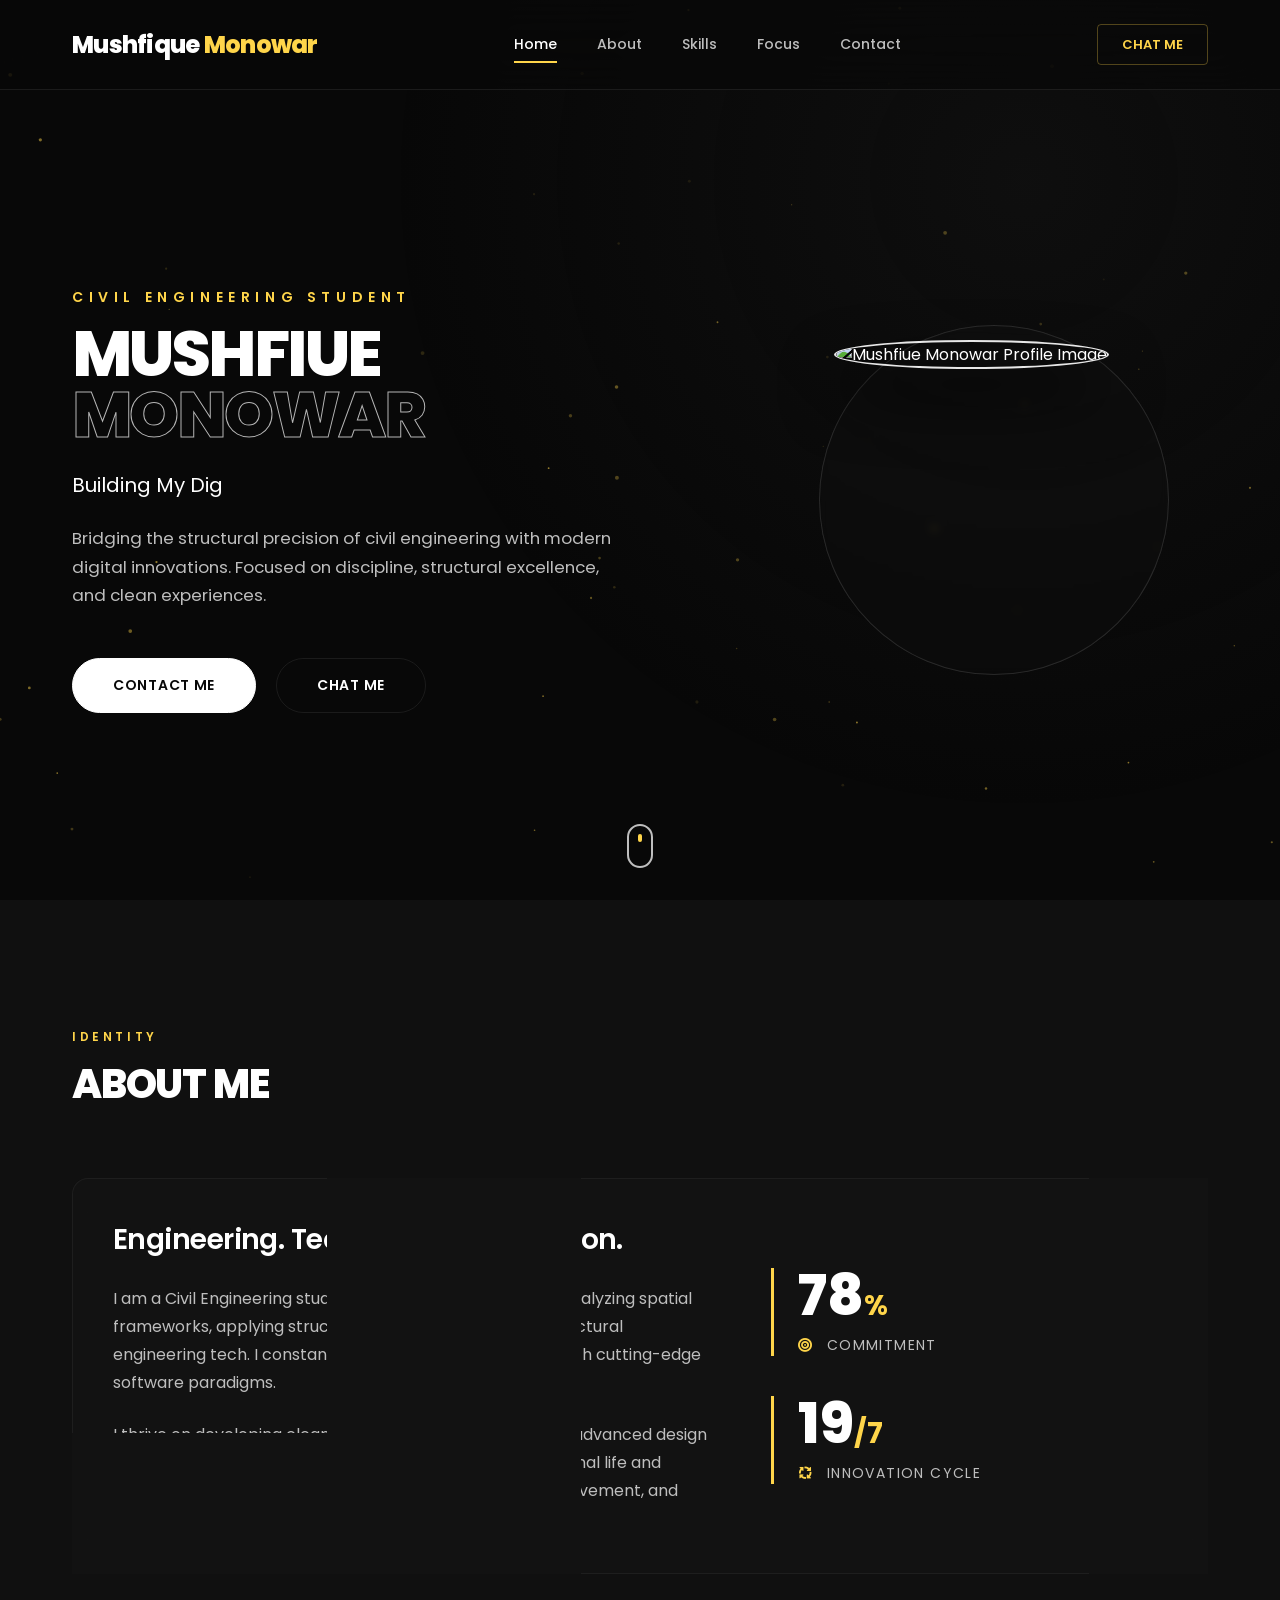
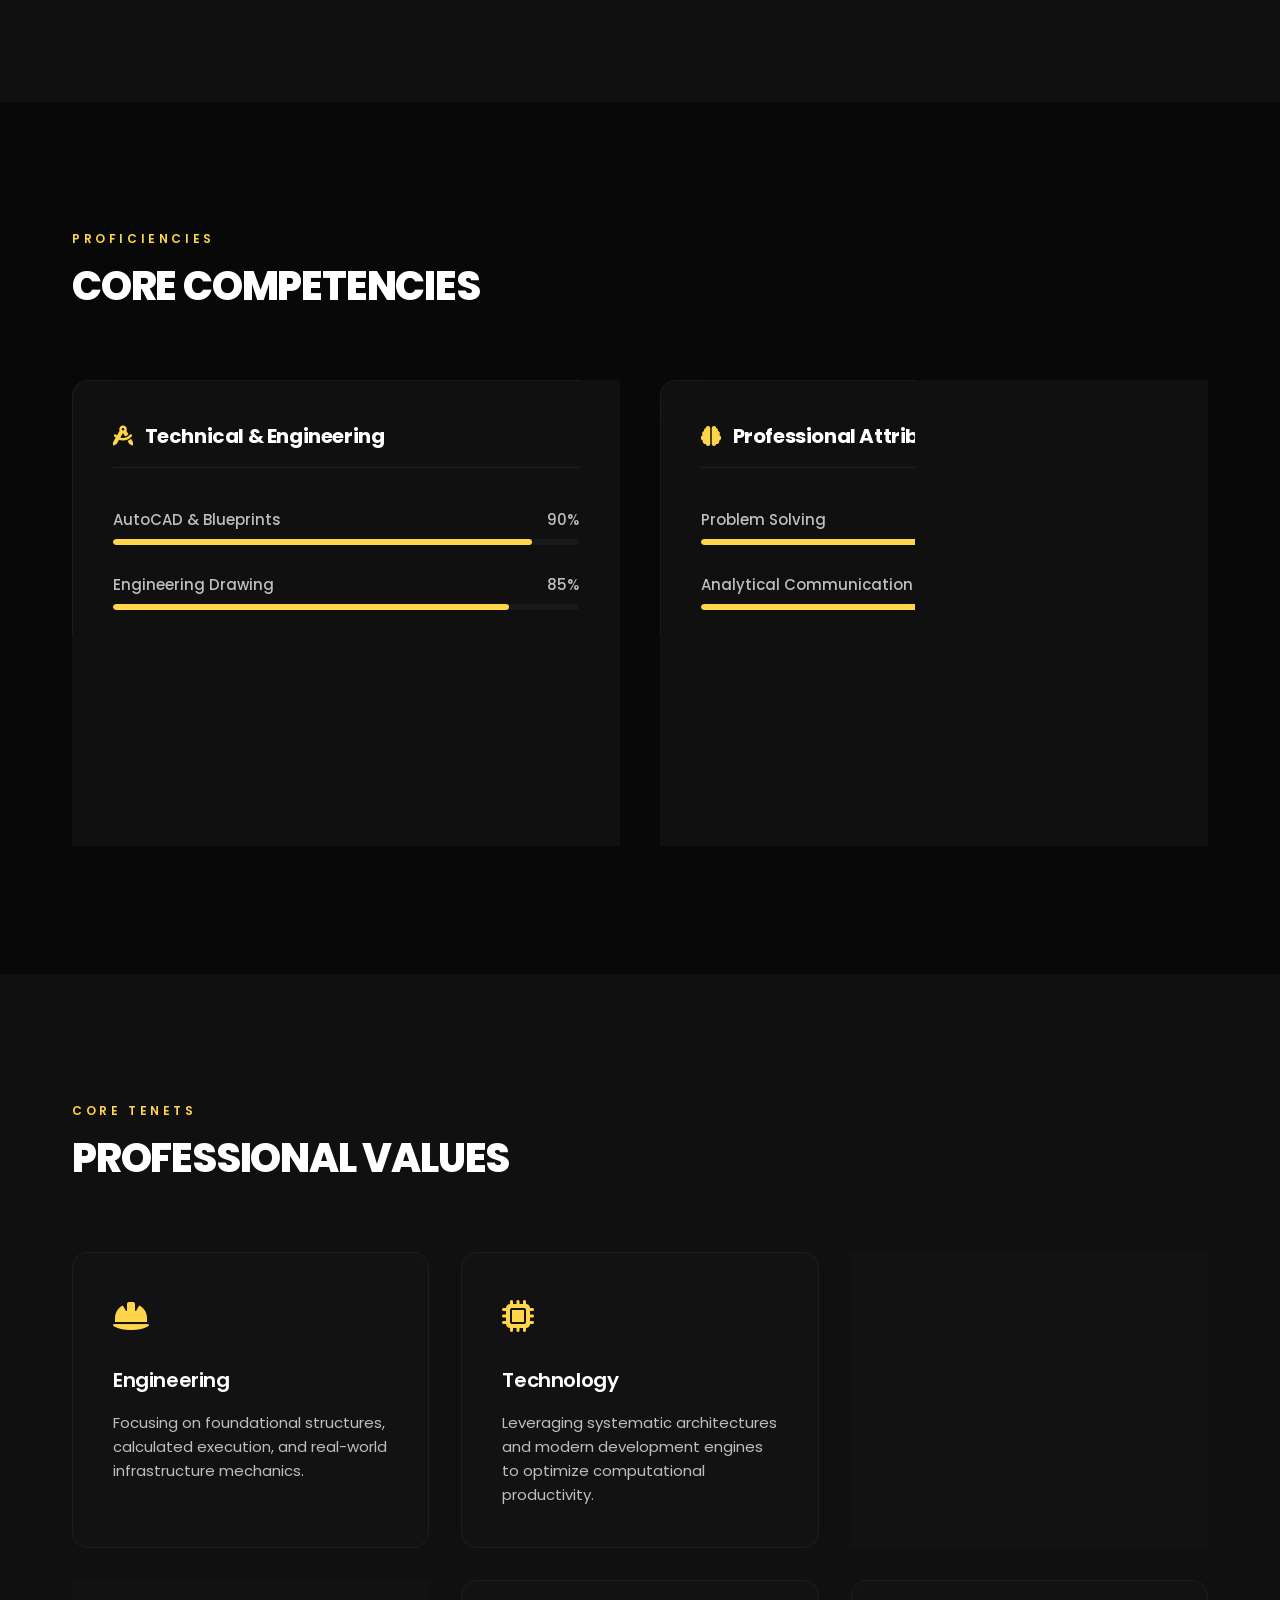
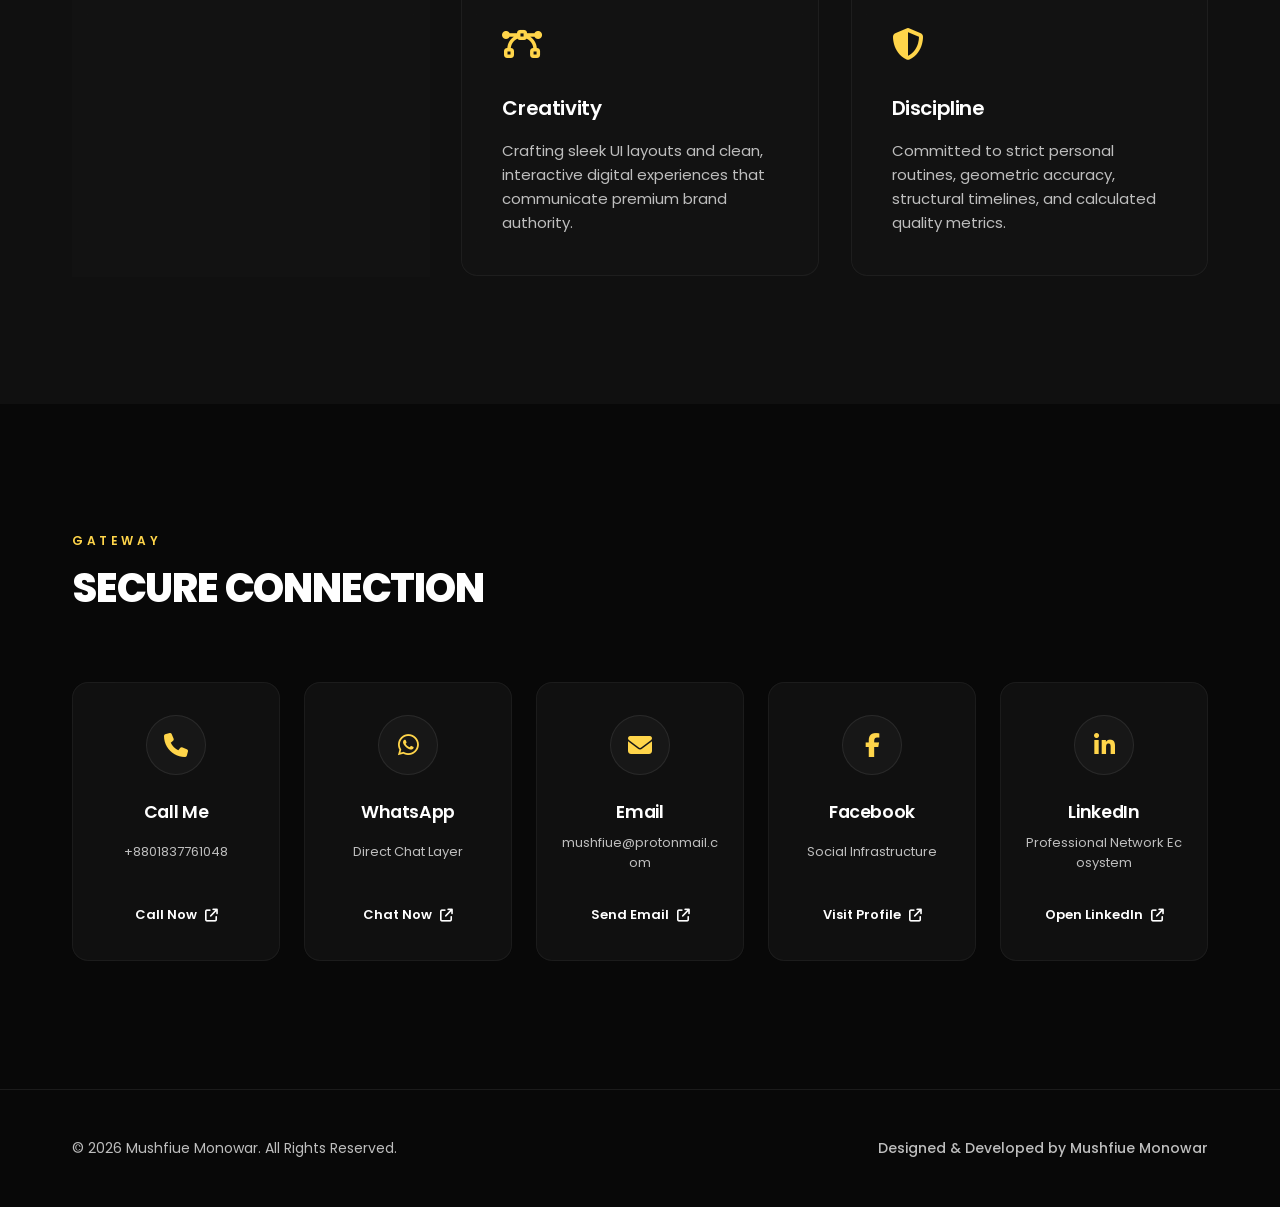
==== index.html @ 102fa49a "Update index.html" ====
<!DOCTYPE html>
<html lang="en">
<head>
    <meta charset="UTF-8">
    <meta name="viewport" content="width=device-width, initial-scale=1.0">
    <title>Mushfiue Monowar | Digital Identity</title>
    <meta name="description" content="Official digital identity of Mushfiue Monowar - Civil Engineering Student & Digital Designer. Building clean, modern engineering and digital solutions.">
    <link rel="preconnect" href="https://fonts.googleapis.com">
    <link rel="preconnect" href="https://fonts.gstatic.com" crossorigin>
    <link href="https://fonts.googleapis.com/css2?family=Poppins:wght@300;400;500;600;700;800&display=swap" rel="stylesheet">
    <link rel="stylesheet" href="https://cdnjs.cloudflare.com/ajax/libs/font-awesome/6.4.0/css/all.min.css">
    <link rel="stylesheet" href="style.css">
</head>
<body>

    <canvas id="particleCanvas"></canvas>

    <header class="main-header">
        <div class="nav-container">
            <a href="#home" class="logo">Mushfique<span> Monowar</span></a>
            <nav class="nav-menu" id="navMenu">
                <a href="#home" class="nav-link active">Home</a>
                <a href="#about" class="nav-link">About</a>
                <a href="#skills" class="nav-link">Skills</a>
                <a href="#features" class="nav-link">Focus</a>
                <a href="#contact" class="nav-link">Contact</a>
                <a href="https://m.me/namir.149" class="nav-btn-mobile">Chat me</a>
            </nav>
            <a href="https://m.me/namir.149" class="nav-resume-btn">Chat me</a>
            <button class="hamburger-menu" id="hamburgerBtn" aria-label="Toggle navigation menu">
                <span></span>
                <span></span>
                <span></span>
            </button>
        </div>
    </header>

    <main>
        <section id="home" class="hero-section">
            <div class="container hero-grid">
                <div class="hero-content">
                    <span class="hero-subtitle">Civil Engineering Student</span>
                    <h1 class="hero-title">
                        <span class="first-name">MUSHFIUE</span>
                        <span class="last-name">MONOWAR</span>
                    </h1>
                    <p class="hero-tagline"><span id="typingElement"></span></p>
                    <p class="hero-description">
                        Bridging the structural precision of civil engineering with modern digital innovations. Focused on discipline, structural excellence, and clean experiences.
                    </p>
                    <div class="hero-cta-group">
                        <a href="#contact" class="btn btn-primary">Contact Me</a>
                        <a href="https://m.me/namir.149" class="btn btn-secondary">chat me</a>
                    </div>
                </div>
                <div class="hero-visual">
                    <div class="profile-container">
                        <div class="glass-ring"></div>
                        <img src="https://i.imgur.com/SydkEYi.jpeg" alt="Mushfiue Monowar Profile Image" class="profile-img" loading="lazy">
                    </div>
                </div>
            </div>
            <div class="scroll-indicator">
                <a href="#about" aria-label="Scroll to About Section">
                    <div class="mouse">
                        <div class="wheel"></div>
                    </div>
                </a>
            </div>
        </section>

        <section id="about" class="about-section scroll-reveal">
            <div class="container">
                <div class="section-header">
                    <span class="section-tag">Identity</span>
                    <h2 class="section-title">About Me</h2>
                </div>
                <div class="about-card glass-card">
                    <div class="about-grid">
                        <div class="about-text">
                            <h3>Engineering. Technology. Innovation.</h3>
                            <p>I am a Civil Engineering student deeply passionate about analyzing spatial frameworks, applying structural physics, and adopting structural engineering tech. I constantly merge real-world physics with cutting-edge software paradigms.</p>
                            <p>I thrive on developing clean digital ecosystems, mastering advanced design software, and creating intuitive visual designs. My foundational life and workflow philosophy scales around consistency, self-improvement, and structural organization.</p>
                        </div>
                        <div class="about-stats">
                            <div class="stat-box">
                                <span class="stat-number" data-target="100">0</span><span class="stat-suffix">%</span>
                                <span class="stat-label"><i class="fa-solid var(--accent-color) fa-bullseye icon-inline"></i> Commitment</span>
                            </div>
                            <div class="stat-box">
                                <span class="stat-number" data-target="24">0</span><span class="stat-suffix">/7</span>
                                <span class="stat-label"><i class="fa-solid fa-arrows-spin icon-inline"></i> Innovation Cycle</span>
                            </div>
                        </div>
                    </div>
                </div>
            </div>
        </section>

        <section id="skills" class="skills-section scroll-reveal">
            <div class="container">
                <div class="section-header">
                    <span class="section-tag">Proficiencies</span>
                    <h2 class="section-title">Core Competencies</h2>
                </div>
                <div class="skills-grid">
                    <div class="skills-card glass-card">
                        <h3 class="skills-card-title"><i class="fa-solid fa-compass-drafting"></i> Technical & Engineering</h3>
                        <div class="skill-item">
                            <div class="skill-info"><span>AutoCAD & Blueprints</span><span class="skill-percentage">90%</span></div>
                            <div class="progress-bar"><div class="progress-fill" data-width="90%"></div></div>
                        </div>
                        <div class="skill-item">
                            <div class="skill-info"><span>Engineering Drawing</span><span class="skill-percentage">85%</span></div>
                            <div class="progress-bar"><div class="progress-fill" data-width="85%"></div></div>
                        </div>
                        <div class="skill-item">
                            <div class="skill-info"><span>HTML5 / CSS3 Layouts</span><span class="skill-percentage">80%</span></div>
                            <div class="progress-bar"><div class="progress-fill" data-width="80%"></div></div>
                        </div>
                        <div class="skill-item">
                            <div class="skill-info"><span>JavaScript (ES6+)</span><span class="skill-percentage">70%</span></div>
                            <div class="progress-bar"><div class="progress-fill" data-width="70%"></div></div>
                        </div>
                        <div class="skill-item">
                            <div class="skill-info"><span>Microsoft Office Suite</span><span class="skill-percentage">95%</span></div>
                            <div class="progress-bar"><div class="progress-fill" data-width="95%"></div></div>
                        </div>
                    </div>

                    <div class="skills-card glass-card">
                        <h3 class="skills-card-title"><i class="fa-solid fa-brain"></i> Professional Attributes</h3>
                        <div class="skill-item">
                            <div class="skill-info"><span>Problem Solving</span><span class="skill-percentage">90%</span></div>
                            <div class="progress-bar"><div class="progress-fill" data-width="90%"></div></div>
                        </div>
                        <div class="skill-item">
                            <div class="skill-info"><span>Analytical Communication</span><span class="skill-percentage">85%</span></div>
                            <div class="progress-bar"><div class="progress-fill" data-width="85%"></div></div>
                        </div>
                        <div class="skill-item">
                            <div class="skill-info"><span>Teamwork & Collaboration</span><span class="skill-percentage">90%</span></div>
                            <div class="progress-bar"><div class="progress-fill" data-width="90%"></div></div>
                        </div>
                        <div class="skill-item">
                            <div class="skill-info"><span>Quick Tech Learning</span><span class="skill-percentage">95%</span></div>
                            <div class="progress-bar"><div class="progress-fill" data-width="95%"></div></div>
                        </div>
                        <div class="skill-item">
                            <div class="skill-info"><span>Discipline & Execution</span><span class="skill-percentage">90%</span></div>
                            <div class="progress-bar"><div class="progress-fill" data-width="90%"></div></div>
                        </div>
                    </div>
                </div>
            </div>
        </section>

        <section id="features" class="features-section scroll-reveal">
            <div class="container">
                <div class="section-header">
                    <span class="section-tag">Core Tenets</span>
                    <h2 class="section-title">Professional Values</h2>
                </div>
                <div class="features-grid">
                    <div class="feature-card glass-card">
                        <div class="feature-icon"><i class="fa-solid fa-hard-hat"></i></div>
                        <h3>Engineering</h3>
                        <p>Focusing on foundational structures, calculated execution, and real-world infrastructure mechanics.</p>
                    </div>
                    <div class="feature-card glass-card">
                        <div class="feature-icon"><i class="fa-solid fa-microchip"></i></div>
                        <h3>Technology</h3>
                        <p>Leveraging systematic architectures and modern development engines to optimize computational productivity.</p>
                    </div>
                    <div class="feature-card glass-card">
                        <div class="feature-icon"><i class="fa-solid fa-lightbulb"></i></div>
                        <h3>Innovation</h3>
                        <p>Refusing default paths to solve legacy physical and spatial dilemmas with algorithmic methodologies.</p>
                    </div>
                    <div class="feature-card glass-card">
                        <div class="feature-icon"><i class="fa-solid fa-graduation-cap"></i></div>
                        <h3>Continuous Learning</h3>
                        <p>Adapting daily to emerging technical frameworks, advanced industry standards, and academic engineering paradigms.</p>
                    </div>
                    <div class="feature-card glass-card">
                        <div class="feature-icon"><i class="fa-solid fa-bezier-curve"></i></div>
                        <h3>Creativity</h3>
                        <p>Crafting sleek UI layouts and clean, interactive digital experiences that communicate premium brand authority.</p>
                    </div>
                    <div class="feature-card glass-card">
                        <div class="feature-icon"><i class="fa-solid fa-shield-halved"></i></div>
                        <h3>Discipline</h3>
                        <p>Committed to strict personal routines, geometric accuracy, structural timelines, and calculated quality metrics.</p>
                    </div>
                </div>
            </div>
        </section>

        <section id="contact" class="contact-section scroll-reveal">
            <div class="container">
                <div class="section-header">
                    <span class="section-tag">Gateway</span>
                    <h2 class="section-title">Secure Connection</h2>
                </div>
                <div class="contact-grid">
                    <div class="contact-card glass-card">
                        <div class="contact-icon-wrapper"><i class="fa-solid fa-phone"></i></div>
                        <h4>Call Me</h4>
                        <p class="contact-detail">+8801837761048</p>
                        <a href="tel:+8801837761048" class="contact-link-btn">Call Now <i class="fa-solid fa-arrow-up-right-from-square"></i></a>
                    </div>
                    <div class="contact-card glass-card">
                        <div class="contact-icon-wrapper"><i class="fa-brands fa-whatsapp"></i></div>
                        <h4>WhatsApp</h4>
                        <p class="contact-detail">Direct Chat Layer</p>
                        <a href="https://wa.me/8801837761048" target="_blank" rel="noopener noreferrer" class="contact-link-btn">Chat Now <i class="fa-solid fa-arrow-up-right-from-square"></i></a>
                    </div>
                    <div class="contact-card glass-card">
                        <div class="contact-icon-wrapper"><i class="fa-solid fa-envelope"></i></div>
                        <h4>Email</h4>
                        <p class="contact-detail">mushfiue@protonmail.com</p>
                        <a href="mailto:mushfiue@protonmail.com" class="contact-link-btn">Send Email <i class="fa-solid fa-arrow-up-right-from-square"></i></a>
                    </div>
                    <div class="contact-card glass-card">
                        <div class="contact-icon-wrapper"><i class="fa-brands fa-facebook-f"></i></div>
                        <h4>Facebook</h4>
                        <p class="contact-detail">Social Infrastructure</p>
                        <a href="https://www.facebook.com/namir.149/" target="_blank" rel="noopener noreferrer" class="contact-link-btn">Visit Profile <i class="fa-solid fa-arrow-up-right-from-square"></i></a>
                    </div>
<div class="contact-card glass-card">
    <div class="contact-icon-wrapper"><i class="fa-brands fa-linkedin-in"></i></div>
    <h4>LinkedIn</h4>
    <p class="contact-detail">Professional Network Ecosystem</p>
    <a href="https://www.linkedin.com/in/mushfique-monowar-b1a551330/" target="_blank" rel="noopener noreferrer" class="contact-link-btn">Open LinkedIn <i class="fa-solid fa-arrow-up-right-from-square"></i></a>
</div>
                </div>
            </div>
        </section>
    </main>

    <footer class="main-footer">
        <div class="container footer-content">
            <p class="copyright">&copy; 2026 Mushfiue Monowar. All Rights Reserved.</p>
            <p class="developer-credit">Designed & Developed by Mushfiue Monowar</p>
        </div>
    </footer>

    <script src="script.js"></script>
</body>
</html>
---- style.css ----
/* ==========================================================================
   CSS VARIABLES & CORE ARCHITECTURE (Luxury Dark Palette)
   ========================================================================== */
:root {
    --bg-primary: #080808;
    --bg-secondary: #101010;
    --card-bg: #151515;
    --text-primary: #FFFFFF;
    --text-secondary: #BEBEBE;
    --accent-color: #FFD54A;
    --border-color: rgba(255, 255, 255, 0.08);
    --hover-glow: rgba(255, 213, 74, 0.25);
    --glass-bg: rgba(21, 21, 21, 0.7);
    --glass-border: rgba(255, 255, 255, 0.05);
    --font-primary: 'Poppins', sans-serif;
    --transition-smooth: cubic-bezier(0.16, 1, 0.3, 1);
}

/* Reset and Global Elements */
* {
    box-sizing: border-box;
    margin: 0;
    padding: 0;
}

html {
    scroll-behavior: smooth;
    font-size: 16px;
    background-color: var(--bg-primary);
    color: var(--text-primary);
    font-family: var(--font-primary);
    text-rendering: optimizeLegibility;
    -webkit-font-smoothing: antialiased;
}

body {
    overflow-x: hidden;
    position: relative;
}

#particleCanvas {
    position: fixed;
    top: 0;
    left: 0;
    width: 100vw;
    height: 100vh;
    z-index: 1;
    pointer-events: none;
}

main {
    position: relative;
    z-index: 2;
}

/* Utilities Layout */
.container {
    width: 100%;
    max-width: 1200px;
    margin: 0 auto;
    padding: 0 2rem;
}

/* ==========================================================================
   TYPOGRAPHY & UTILITIES
   ========================================================================== */
h1, h2, h3, h4 {
    font-weight: 700;
    letter-spacing: -0.02em;
}

.section-header {
    margin-bottom: 4rem;
    text-align: left;
}

.section-tag {
    font-size: 0.75rem;
    text-transform: uppercase;
    letter-spacing: 0.3em;
    color: var(--accent-color);
    font-weight: 600;
    display: block;
    margin-bottom: 0.5rem;
}

.section-title {
    font-size: 2.5rem;
    font-weight: 800;
    letter-spacing: -0.03em;
    text-transform: uppercase;
}

.icon-inline {
    color: var(--accent-color);
    margin-right: 0.5rem;
}

/* Premium Card (Glassmorphism) */
.glass-card {
    background: var(--glass-bg);
    backdrop-filter: blur(20px);
    -webkit-backdrop-filter: blur(20px);
    border: 1px solid var(--glass-border);
    border-radius: 16px;
    padding: 2.5rem;
    transition: transform 0.5s var(--transition-smooth), border-color 0.5s var(--transition-smooth), box-shadow 0.5s var(--transition-smooth);
}

.glass-card:hover {
    transform: translateY(-8px);
    border-color: rgba(255, 213, 74, 0.3);
    box-shadow: 0 20px 40px rgba(0,0,0,0.4), 0 0 30px var(--hover-glow);
}

/* Premium Buttons */
.btn {
    display: inline-flex;
    align-items: center;
    justify-content: center;
    padding: 1rem 2.5rem;
    font-size: 0.875rem;
    font-weight: 600;
    letter-spacing: 0.05em;
    text-transform: uppercase;
    text-decoration: none;
    border-radius: 50px;
    transition: all 0.4s var(--transition-smooth);
    cursor: pointer;
    position: relative;
    overflow: hidden;
}

.btn-primary {
    background: var(--text-primary);
    color: var(--bg-primary);
    border: 1px solid var(--text-primary);
}

.btn-primary:hover {
    background: transparent;
    color: var(--text-primary);
    box-shadow: 0 0 20px rgba(255, 255, 255, 0.2);
    transform: translateY(-2px);
}

.btn-secondary {
    background: transparent;
    color: var(--text-primary);
    border: 1px solid var(--border-color);
    margin-left: 1rem;
}

.btn-secondary:hover {
    background: rgba(255,255,255,0.04);
    border-color: var(--text-primary);
    transform: translateY(-2px);
}

/* ==========================================================================
   NAVIGATION ARCHITECTURE
   ========================================================================== */
.main-header {
    position: fixed;
    top: 0;
    left: 0;
    width: 100%;
    height: 90px;
    z-index: 1000;
    background: rgba(8, 8, 8, 0.65);
    backdrop-filter: blur(25px);
    -webkit-backdrop-filter: blur(25px);
    border-bottom: 1px solid var(--border-color);
    transition: all 0.4s var(--transition-smooth);
}

.main-header.scrolled {
    height: 70px;
    background: rgba(8, 8, 8, 0.85);
}

.nav-container {
    max-width: 1200px;
    height: 100%;
    margin: 0 auto;
    padding: 0 2rem;
    display: flex;
    align-items: center;
    justify-content: space-between;
}

.logo {
    font-size: 1.5rem;
    font-weight: 800;
    color: var(--text-primary);
    text-decoration: none;
    letter-spacing: -0.03em;
}

.logo span {
    color: var(--accent-color);
}

.nav-menu {
    display: flex;
    align-items: center;
    gap: 2.5rem;
}

.nav-link {
    font-size: 0.875rem;
    font-weight: 500;
    color: var(--text-secondary);
    text-decoration: none;
    transition: color 0.3s var(--transition-smooth);
    position: relative;
    padding: 0.5rem 0;
}

.nav-link:hover, .nav-link.active {
    color: var(--text-primary);
}

.nav-link::after {
    content: '';
    position: absolute;
    bottom: 0;
    left: 0;
    width: 0;
    height: 2px;
    background: var(--accent-color);
    transition: width 0.3s var(--transition-smooth);
}

.nav-link:hover::after, .nav-link.active::after {
    width: 100%;
}

.nav-resume-btn {
    padding: 0.6rem 1.5rem;
    font-size: 0.813rem;
    font-weight: 600;
    text-transform: uppercase;
    text-decoration: none;
    color: var(--accent-color);
    border: 1px solid rgba(255, 213, 74, 0.3);
    border-radius: 4px;
    transition: all 0.3s var(--transition-smooth);
}

.nav-resume-btn:hover {
    background: var(--accent-color);
    color: var(--bg-primary);
    box-shadow: 0 0 15px var(--hover-glow);
}

.nav-btn-mobile { display: none; }

.hamburger-menu {
    display: none;
    flex-direction: column;
    justify-content: space-between;
    width: 24px;
    height: 18px;
    background: transparent;
    border: none;
    cursor: pointer;
    z-index: 1001;
}

.hamburger-menu span {
    width: 100%;
    height: 2px;
    background-color: var(--text-primary);
    transition: all 0.3s ease;
}

/* ==========================================================================
   HERO SECTION
   ========================================================================== */
.hero-section {
    min-height: 100vh;
    display: flex;
    align-items: center;
    position: relative;
    padding-top: 100px;
    background: radial-gradient(circle at 80% 20%, rgba(21,21,21,0.5) 0%, transparent 50%);
}

.hero-grid {
    display: grid;
    grid-template-columns: 1.2fr 0.8fr;
    gap: 4rem;
    align-items: center;
    width: 100%;
}

.hero-subtitle {
    font-size: 0.875rem;
    text-transform: uppercase;
    letter-spacing: 0.4em;
    color: var(--accent-color);
    font-weight: 600;
    display: block;
    margin-bottom: 1rem;
}

.hero-title {
    font-size: clamp(3rem, 5vw, 5.5rem);
    line-height: 0.95;
    font-weight: 800;
    margin-bottom: 1.5rem;
    letter-spacing: -0.04em;
}

.hero-title span {
    display: block;
}

.hero-title .last-name {
    color: transparent;
    -webkit-text-stroke: 1px rgba(255, 255, 255, 0.7);
}

.hero-tagline {
    font-size: 1.25rem;
    font-weight: 400;
    color: var(--text-primary);
    margin-bottom: 1.5rem;
    min-height: 30px;
}

.hero-description {
    font-size: 1.05rem;
    color: var(--text-secondary);
    max-width: 540px;
    line-height: 1.7;
    margin-bottom: 3rem;
}

/* Premium Floating Profile Geometry */
.hero-visual {
    display: flex;
    justify-content: center;
    align-items: center;
}

.profile-container {
    position: relative;
    width: 320px;
    height: 320px;
    border-radius: 50%;
    animation: floatingAnimation 6s ease-in-out infinite;
}

.profile-img {
    width: 100%;
    height: 100%;
    object-fit: cover;
    border-radius: 50%;
    border: 2px solid rgba(255, 255, 255, 0.9);
    box-shadow: 0 30px 60px rgba(0, 0, 0, 0.8), inset 0 0 20px rgba(0,0,0,0.6);
    position: relative;
    z-index: 2;
}

.glass-ring {
    position: absolute;
    top: -15px;
    left: -15px;
    right: -15px;
    bottom: -15px;
    border-radius: 50%;
    background: rgba(255, 255, 255, 0.01);
    border: 1px solid rgba(255, 255, 255, 0.12);
    backdrop-filter: blur(4px);
    -webkit-backdrop-filter: blur(4px);
    z-index: 1;
    pointer-events: none;
}

@keyframes floatingAnimation {
    0% { transform: translateY(0px) rotate(0deg); }
    50% { transform: translateY(-15px) rotate(1deg); }
    100% { transform: translateY(0px) rotate(0deg); }
}

/* Scroll Indicator Mouse */
.scroll-indicator {
    position: absolute;
    bottom: 2rem;
    left: 50%;
    transform: translateX(-50%);
    z-index: 10;
}

.mouse {
    width: 26px;
    height: 44px;
    border: 2px solid var(--text-secondary);
    border-radius: 15px;
    position: relative;
    display: flex;
    justify-content: center;
}

.wheel {
    width: 4px;
    height: 8px;
    background-color: var(--accent-color);
    border-radius: 2px;
    position: absolute;
    top: 8px;
    animation: scrollWheel 1.6s ease-in-out infinite;
}

@keyframes scrollWheel {
    0% { opacity: 0; transform: translateY(0); }
    20% { opacity: 1; }
    60% { opacity: 1; transform: translateY(8px); }
    100% { opacity: 0; transform: translateY(12px); }
}

/* ==========================================================================
   ABOUT SECTION
   ========================================================================== */
.about-section {
    padding: 8rem 0;
    background-color: var(--bg-secondary);
}

.about-grid {
    display: grid;
    grid-template-columns: 1.2fr 0.8fr;
    gap: 4rem;
    align-items: center;
}

.about-text h3 {
    font-size: 1.75rem;
    margin-bottom: 1.5rem;
    font-weight: 600;
}

.about-text p {
    color: var(--text-secondary);
    line-height: 1.75;
    margin-bottom: 1.5rem;
    font-size: 1rem;
}

.about-text p:last-child { margin-bottom: 0; }

.about-stats {
    display: flex;
    flex-direction: column;
    gap: 2.5rem;
}

.stat-box {
    border-left: 3px solid var(--accent-color);
    padding-left: 1.5rem;
}

.stat-number {
    font-size: 3.5rem;
    font-weight: 800;
    line-height: 1;
    color: var(--text-primary);
}

.stat-suffix {
    font-size: 1.75rem;
    font-weight: 700;
    color: var(--accent-color);
}

.stat-label {
    display: block;
    font-size: 0.875rem;
    text-transform: uppercase;
    letter-spacing: 0.1em;
    color: var(--text-secondary);
    margin-top: 0.5rem;
}

/* ==========================================================================
   SKILLS SECTION (Engineered Progress Bars)
   ========================================================================== */
.skills-section {
    padding: 8rem 0;
    background-color: var(--bg-primary);
}

.skills-grid {
    display: grid;
    grid-template-columns: 1fr 1fr;
    gap: 2.5rem;
}

.skills-card-title {
    font-size: 1.25rem;
    margin-bottom: 2.5rem;
    display: flex;
    align-items: center;
    gap: 0.75rem;
    border-bottom: 1px solid var(--border-color);
    padding-bottom: 1rem;
}

.skills-card-title i {
    color: var(--accent-color);
}

.skill-item {
    margin-bottom: 1.75rem;
}

.skill-item:last-child { margin-bottom: 0; }

.skill-info {
    display: flex;
    justify-content: space-between;
    font-size: 0.938rem;
    font-weight: 500;
    margin-bottom: 0.5rem;
    color: var(--text-secondary);
}

.progress-bar {
    width: 100%;
    height: 6px;
    background: rgba(255, 255, 255, 0.04);
    border-radius: 10px;
    overflow: hidden;
}

.progress-fill {
    width: 0%;
    height: 100%;
    background: var(--accent-color);
    border-radius: 10px;
    transition: width 1.5s cubic-bezier(0.1, 1, 0.1, 1);
}

/* ==========================================================================
   FEATURES SECTION
   ========================================================================== */
.features-section {
    padding: 8rem 0;
    background-color: var(--bg-secondary);
}

.features-grid {
    display: grid;
    grid-template-columns: repeat(3, 1fr);
    gap: 2rem;
}

.feature-card .feature-icon {
    font-size: 2rem;
    color: var(--accent-color);
    margin-bottom: 1.5rem;
}

.feature-card h3 {
    font-size: 1.25rem;
    margin-bottom: 1rem;
    font-weight: 600;
}

.feature-card p {
    color: var(--text-secondary);
    font-size: 0.938rem;
    line-height: 1.6;
}

/* ==========================================================================
   CONTACT SECTION
   ========================================================================== */
.contact-section {
    padding: 8rem 0;
    background-color: var(--bg-primary);
}

.contact-grid {
    display: grid;
    grid-template-columns: repeat(5, 1fr);
    gap: 1.5rem;
}

.contact-card {
    padding: 2rem 1.5rem;
    text-align: center;
    display: flex;
    flex-direction: column;
    align-items: center;
}

.contact-icon-wrapper {
    width: 60px;
    height: 60px;
    border-radius: 50%;
    background: rgba(255, 255, 255, 0.03);
    border: 1px solid var(--border-color);
    display: flex;
    align-items: center;
    justify-content: center;
    font-size: 1.5rem;
    color: var(--accent-color);
    margin-bottom: 1.5rem;
    transition: all 0.3s ease;
}

.contact-card:hover .contact-icon-wrapper {
    background: var(--accent-color);
    color: var(--bg-primary);
    box-shadow: 0 0 15px var(--hover-glow);
}

.contact-card h4 {
    font-size: 1.1rem;
    font-weight: 600;
    margin-bottom: 0.5rem;
}

.contact-detail {
    font-size: 0.813rem;
    color: var(--text-secondary);
    margin-bottom: 2rem;
    word-break: break-all;
    min-height: 38px;
    display: flex;
    align-items: center;
    justify-content: center;
}

.contact-link-btn {
    margin-top: auto;
    font-size: 0.813rem;
    font-weight: 600;
    color: var(--text-primary);
    text-decoration: none;
    display: inline-flex;
    align-items: center;
    gap: 0.5rem;
    border-bottom: 1px solid transparent;
    padding-bottom: 2px;
    transition: all 0.3s ease;
}

.contact-card:hover .contact-link-btn {
    color: var(--accent-color);
    border-bottom-color: var(--accent-color);
}

/* ==========================================================================
   FOOTER ARCHITECTURE
   ========================================================================== */
.main-footer {
    background-color: var(--bg-primary);
    padding: 3rem 0;
    border-top: 1px solid var(--border-color);
}

.footer-content {
    display: flex;
    justify-content: space-between;
    align-items: center;
    font-size: 0.875rem;
    color: var(--text-secondary);
}

.developer-credit {
    font-weight: 500;
}

/* ==========================================================================
   ANIMATIONS & REVEAL SYSTEM
   ========================================================================== */
.scroll-reveal {
    opacity: 0;
    transform: translateY(40px);
    transition: opacity 1.2s var(--transition-smooth), transform 1.2s var(--transition-smooth);
}

.scroll-reveal.revealed {
    opacity: 1;
    transform: translateY(0);
}

/* ==========================================================================
   RESPONSIVE LAYOUT CONSTRAINTS
   ========================================================================== */
@media (max-width: 1100px) {
    .contact-grid {
        grid-template-columns: repeat(3, 1fr);
    }
}

@media (max-width: 992px) {
    .hero-grid {
        grid-template-columns: 1fr;
        gap: 3rem;
        text-align: center;
    }
    .hero-description { margin-left: auto; margin-right: auto; }
    .hero-cta-group { display: flex; justify-content: center; }
    .about-grid { grid-template-columns: 1fr; gap: 3rem; }
    .skills-grid { grid-template-columns: 1fr; }
    .features-grid { grid-template-columns: repeat(2, 1fr); }
}

@media (max-width: 768px) {
    html { font-size: 14px; }
    .section-header { margin-bottom: 2.5rem; }
    
    /* Responsive Header & Hamburger Navigation Menu */
    .hamburger-menu { display: flex; }
    .nav-menu {
        position: fixed;
        top: 0;
        right: -100%;
        width: 80%;
        max-width: 320px;
        height: 100vh;
        background: rgba(13, 13, 13, 0.98);
        backdrop-filter: blur(30px);
        -webkit-backdrop-filter: blur(30px);
        flex-direction: column;
        justify-content: center;
        gap: 2rem;
        transition: right 0.5s var(--transition-smooth);
        border-left: 1px solid var(--border-color);
        z-index: 1000;
    }
    .nav-menu.active { right: 0; }
    .hamburger-menu.active span:nth-child(1) { transform: rotate(45deg) translate(5px, 6px); }
    .hamburger-menu.active span:nth-child(2) { opacity: 0; }
    .hamburger-menu.active span:nth-child(3) { transform: rotate(-45deg) translate(5px, -6px); }
    .nav-resume-btn { display: none; }
    .nav-btn-mobile {
        display: block;
        margin-top: 1rem;
        padding: 0.8rem 2rem;
        color: var(--accent-color);
        border: 1px solid var(--accent-color);
        border-radius: 4px;
        text-decoration: none;
    }
    
    .contact-grid { grid-template-columns: repeat(2, 1fr); }
    .footer-content { flex-direction: column; gap: 1rem; text-align: center; }
}

@media (max-width: 480px) {
    .features-grid, .contact-grid { grid-template-columns: 1fr; }
    .hero-cta-group { flex-direction: column; gap: 1rem; width: 100%; }
    .btn-secondary { margin-left: 0; }
    .profile-container { width: 260px; height: 260px; }
}
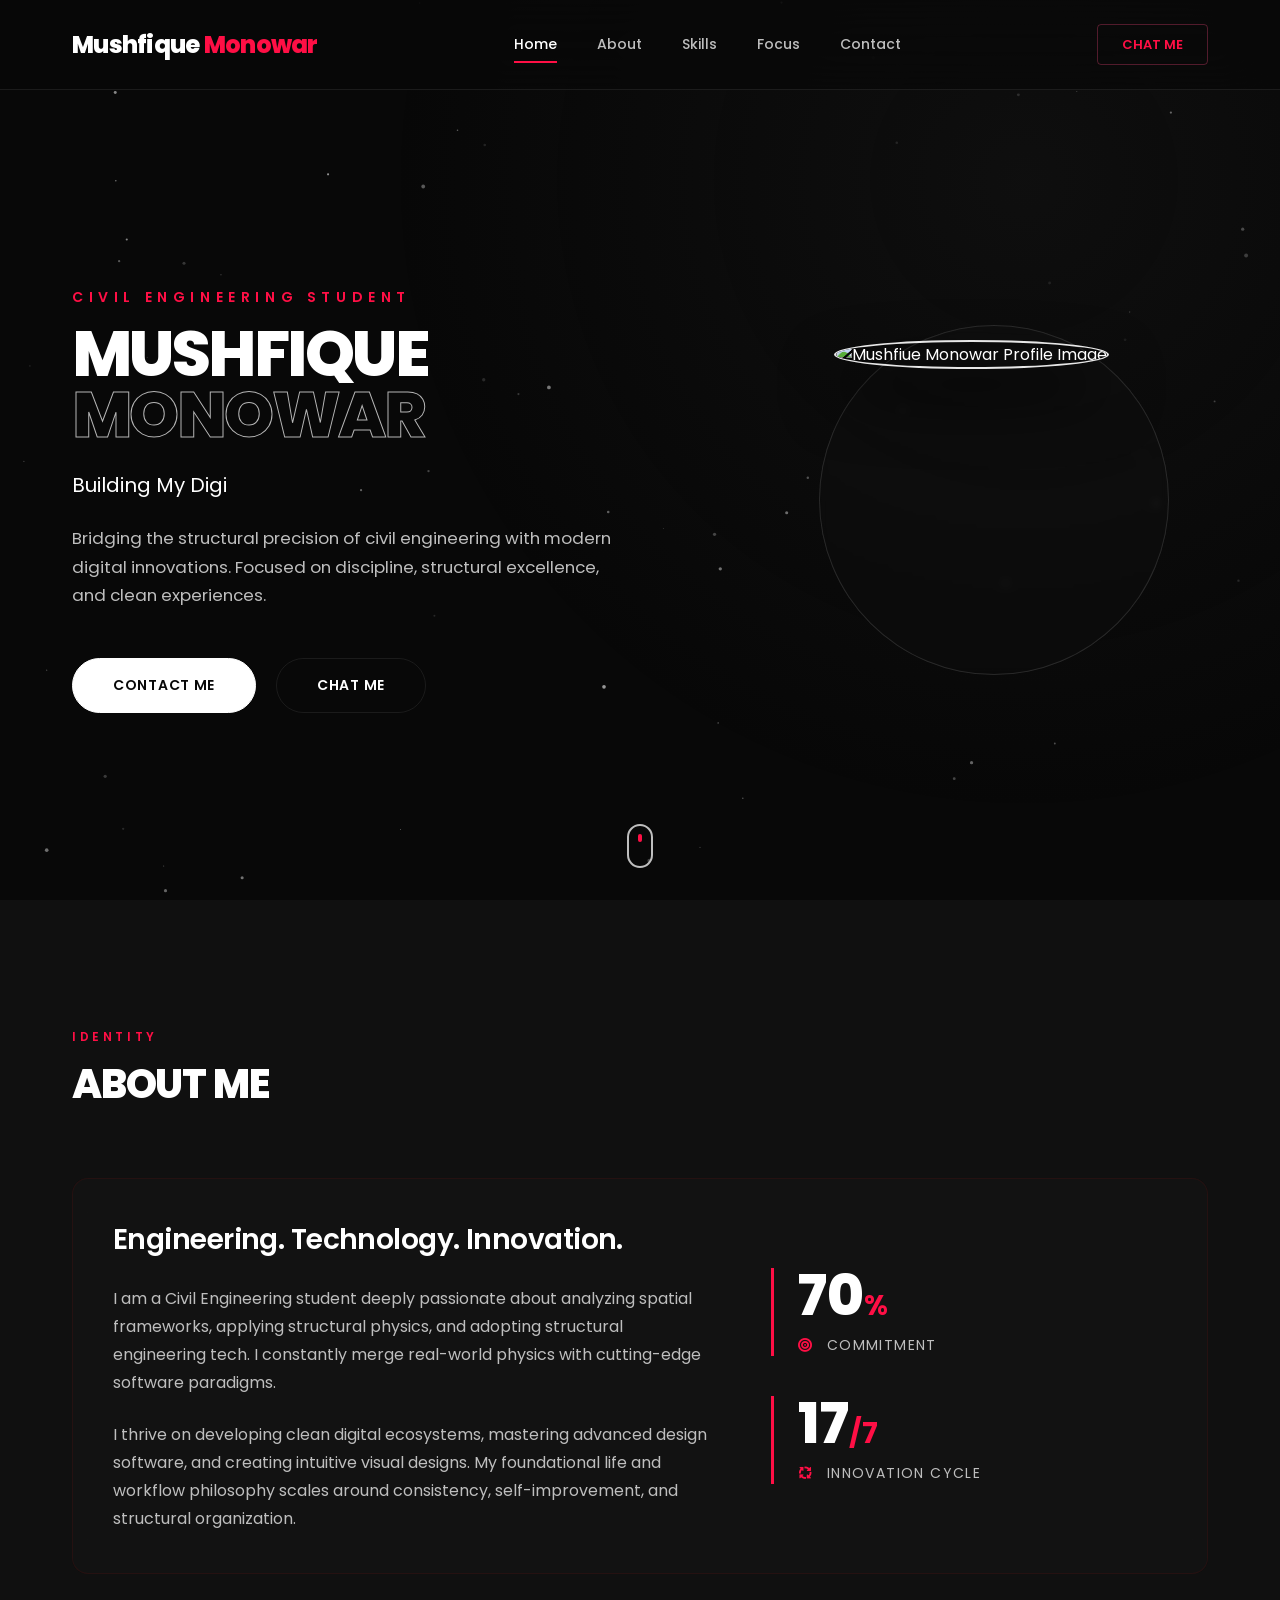
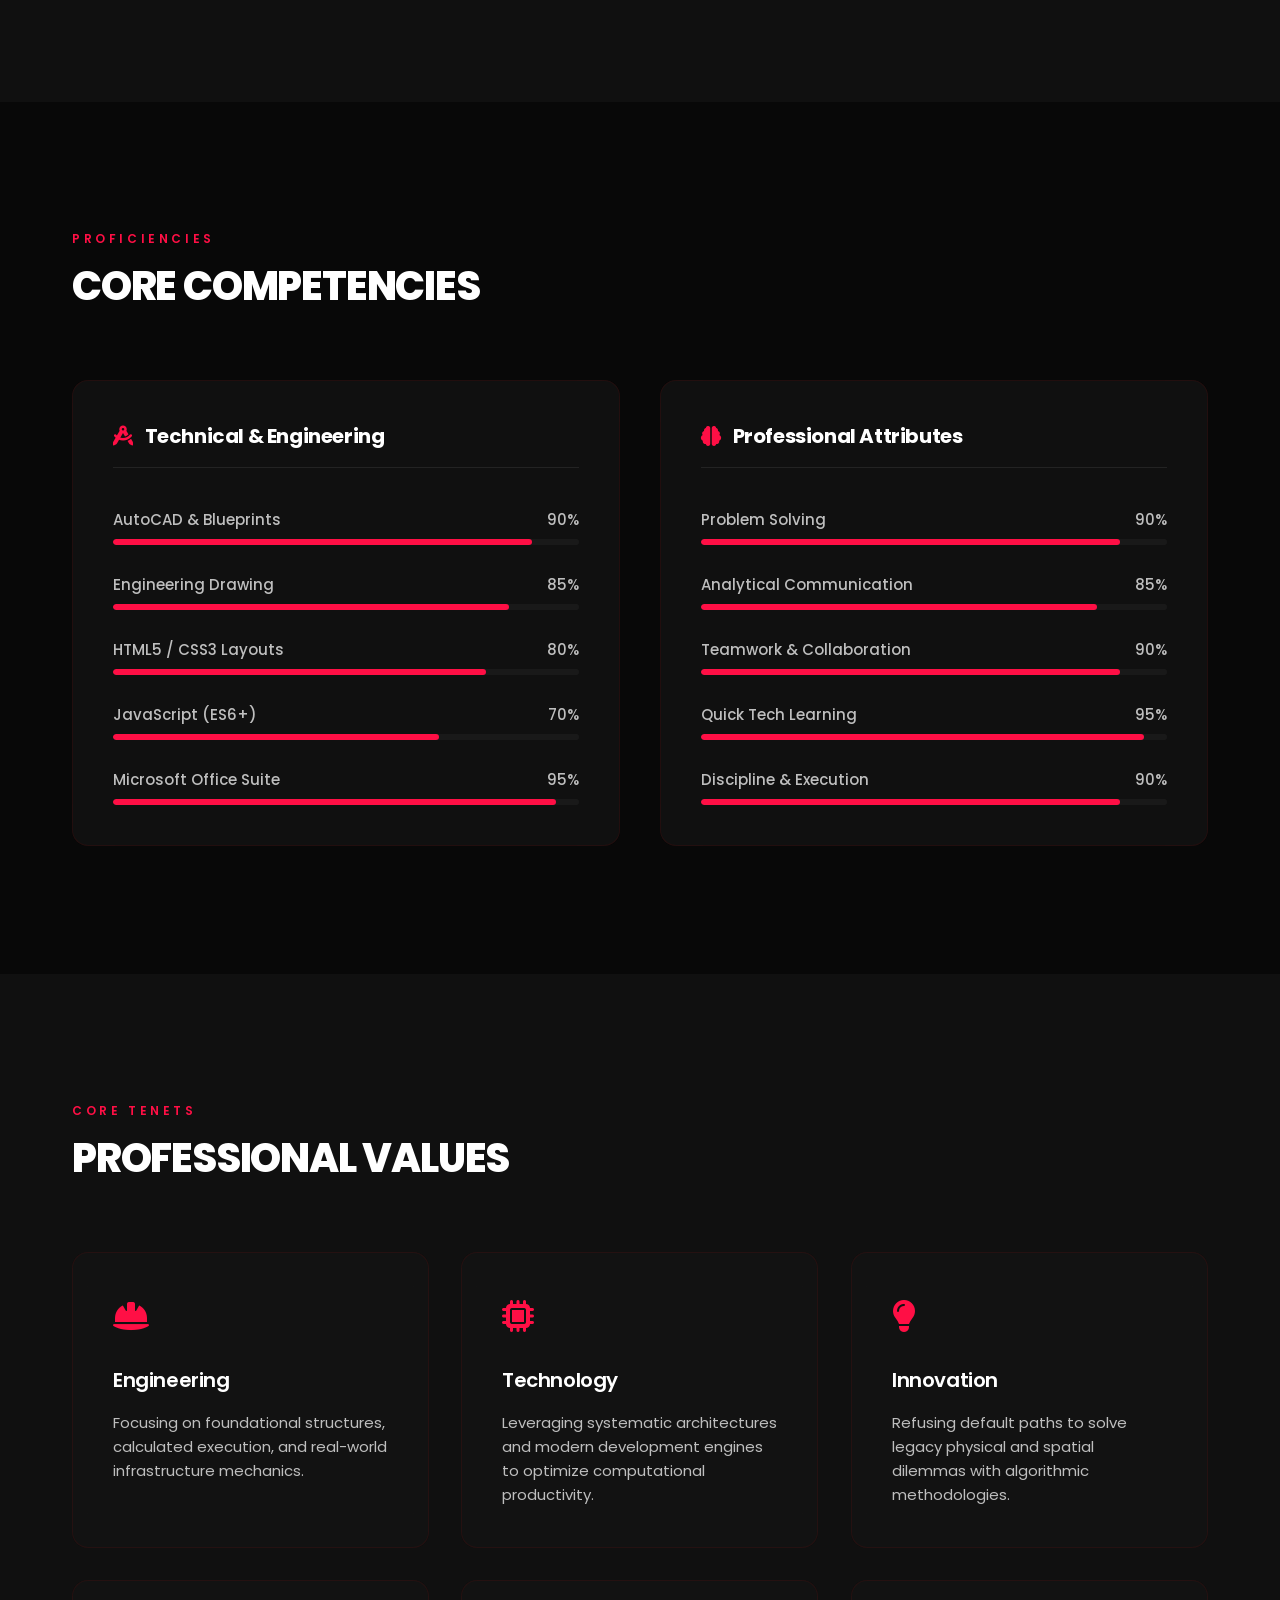
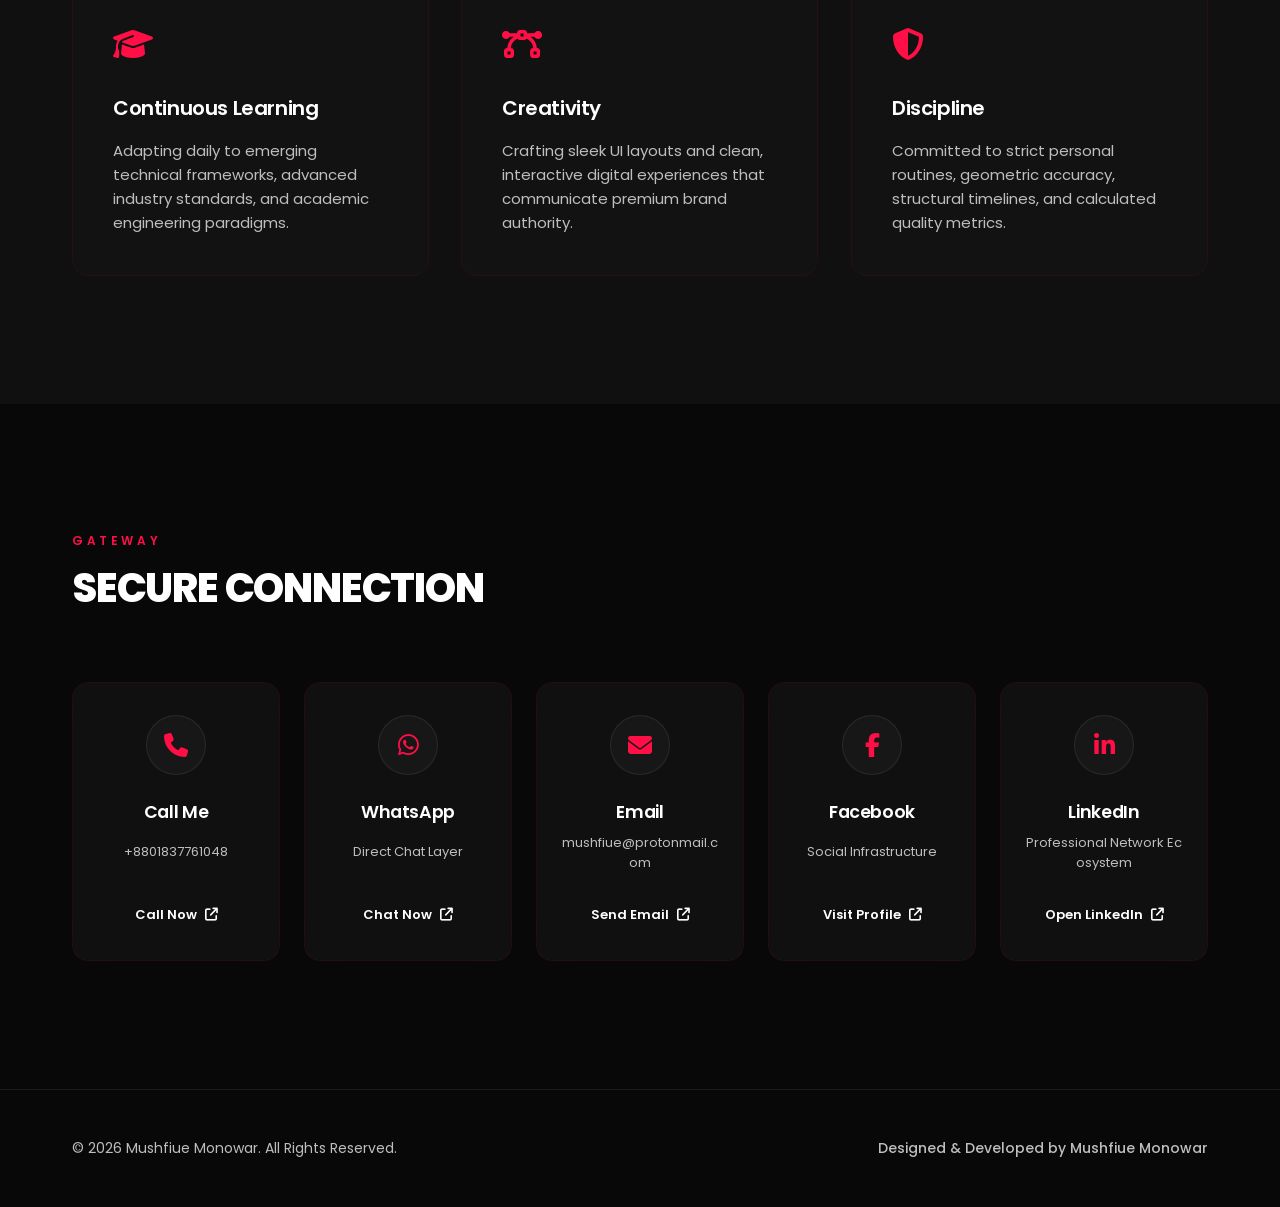
==== commit 9ac13672: "Update index.html" ====
--- a/index.html
+++ b/index.html
@@ -3,7 +3,7 @@
 <head>
     <meta charset="UTF-8">
     <meta name="viewport" content="width=device-width, initial-scale=1.0">
-    <title>Mushfiue Monowar | Digital Identity</title>
+    <title>Mushfique Monowar | Digital Identity</title>
     <meta name="description" content="Official digital identity of Mushfiue Monowar - Civil Engineering Student & Digital Designer. Building clean, modern engineering and digital solutions.">
     <link rel="preconnect" href="https://fonts.googleapis.com">
     <link rel="preconnect" href="https://fonts.gstatic.com" crossorigin>
@@ -41,7 +41,7 @@
                 <div class="hero-content">
                     <span class="hero-subtitle">Civil Engineering Student</span>
                     <h1 class="hero-title">
-                        <span class="first-name">MUSHFIUE</span>
+                        <span class="first-name">MUSHFIQUE</span>
                         <span class="last-name">MONOWAR</span>
                     </h1>
                     <p class="hero-tagline"><span id="typingElement"></span></p>
--- a/style.css
+++ b/style.css
@@ -7,11 +7,11 @@
     --card-bg: #151515;
     --text-primary: #FFFFFF;
     --text-secondary: #BEBEBE;
-    --accent-color: #FFD54A;
+    --accent-color: #FF0F45;
     --border-color: rgba(255, 255, 255, 0.08);
-    --hover-glow: rgba(255, 213, 74, 0.25);
+    --hover-glow: rgba(255, 0, 100, 0.25);
     --glass-bg: rgba(21, 21, 21, 0.7);
-    --glass-border: rgba(255, 255, 255, 0.05);
+    --glass-border: rgba(255, 0, 0, 0.08);
     --font-primary: 'Poppins', sans-serif;
     --transition-smooth: cubic-bezier(0.16, 1, 0.3, 1);
 }
@@ -21,6 +21,7 @@
     box-sizing: border-box;
     margin: 0;
     padding: 0;
+    -webkit-tap-highlight-color: transparent;
 }
 
 html {
@@ -36,6 +37,7 @@
 body {
     overflow-x: hidden;
     position: relative;
+    caret-color: transparent;
 }
 
 #particleCanvas {
@@ -97,22 +99,29 @@
 }
 
 /* Premium Card (Glassmorphism) */
-.glass-card {
+    .glass-card {
     background: var(--glass-bg);
     backdrop-filter: blur(20px);
     -webkit-backdrop-filter: blur(20px);
     border: 1px solid var(--glass-border);
     border-radius: 16px;
     padding: 2.5rem;
-    transition: transform 0.5s var(--transition-smooth), border-color 0.5s var(--transition-smooth), box-shadow 0.5s var(--transition-smooth);
+    
+    transition:
+        transform .55s cubic-bezier(.16, 1, .3, 1),
+        border-color .55s cubic-bezier(.16, 1, .3, 1),
+        box-shadow .55s cubic-bezier(.16, 1, .3, 1);
+    
+    will-change: transform;
 }
 
 .glass-card:hover {
     transform: translateY(-8px);
-    border-color: rgba(255, 213, 74, 0.3);
-    box-shadow: 0 20px 40px rgba(0,0,0,0.4), 0 0 30px var(--hover-glow);
-}
-
+    border-color: rgba(255, 74, 120, 0.3);
+    box-shadow:
+        0 20px 40px rgba(0, 0, 0, 0.4),
+        0 0 30px var(--hover-glow);
+}
 /* Premium Buttons */
 .btn {
     display: inline-flex;
@@ -125,7 +134,12 @@
     text-transform: uppercase;
     text-decoration: none;
     border-radius: 50px;
-    transition: all 0.4s var(--transition-smooth);
+   transition:
+    transform .45s cubic-bezier(.16,1,.3,1),
+    box-shadow .45s ease,
+    background-color .4s ease,
+    border-color .4s ease,
+    color .4s ease;
     cursor: pointer;
     position: relative;
     overflow: hidden;
@@ -141,7 +155,7 @@
     background: transparent;
     color: var(--text-primary);
     box-shadow: 0 0 20px rgba(255, 255, 255, 0.2);
-    transform: translateY(-2px);
+transform: translateY(-2px) scale(1.02);
 }
 
 .btn-secondary {
@@ -243,7 +257,7 @@
     text-transform: uppercase;
     text-decoration: none;
     color: var(--accent-color);
-    border: 1px solid rgba(255, 213, 74, 0.3);
+    border: 1px solid rgba(255, 74, 129, 0.3);
     border-radius: 4px;
     transition: all 0.3s var(--transition-smooth);
 }
@@ -272,7 +286,12 @@
     width: 100%;
     height: 2px;
     background-color: var(--text-primary);
-    transition: all 0.3s ease;
+    transition:
+    transform .55s cubic-bezier(.16,1,.3,1),
+    box-shadow .55s cubic-bezier(.16,1,.3,1),
+    border-color .55s cubic-bezier(.16,1,.3,1),
+    background-color .45s ease,
+    color .45s ease;
 }
 
 /* ==========================================================================
@@ -714,7 +733,7 @@
 @media (max-width: 768px) {
     html { font-size: 14px; }
     .section-header { margin-bottom: 2.5rem; }
-    
+
     /* Responsive Header & Hamburger Navigation Menu */
     .hamburger-menu { display: flex; }
     .nav-menu {
@@ -748,7 +767,7 @@
         border-radius: 4px;
         text-decoration: none;
     }
-    
+
     .contact-grid { grid-template-columns: repeat(2, 1fr); }
     .footer-content { flex-direction: column; gap: 1rem; text-align: center; }
 }
@@ -758,4 +777,4 @@
     .hero-cta-group { flex-direction: column; gap: 1rem; width: 100%; }
     .btn-secondary { margin-left: 0; }
     .profile-container { width: 260px; height: 260px; }
-}
+}
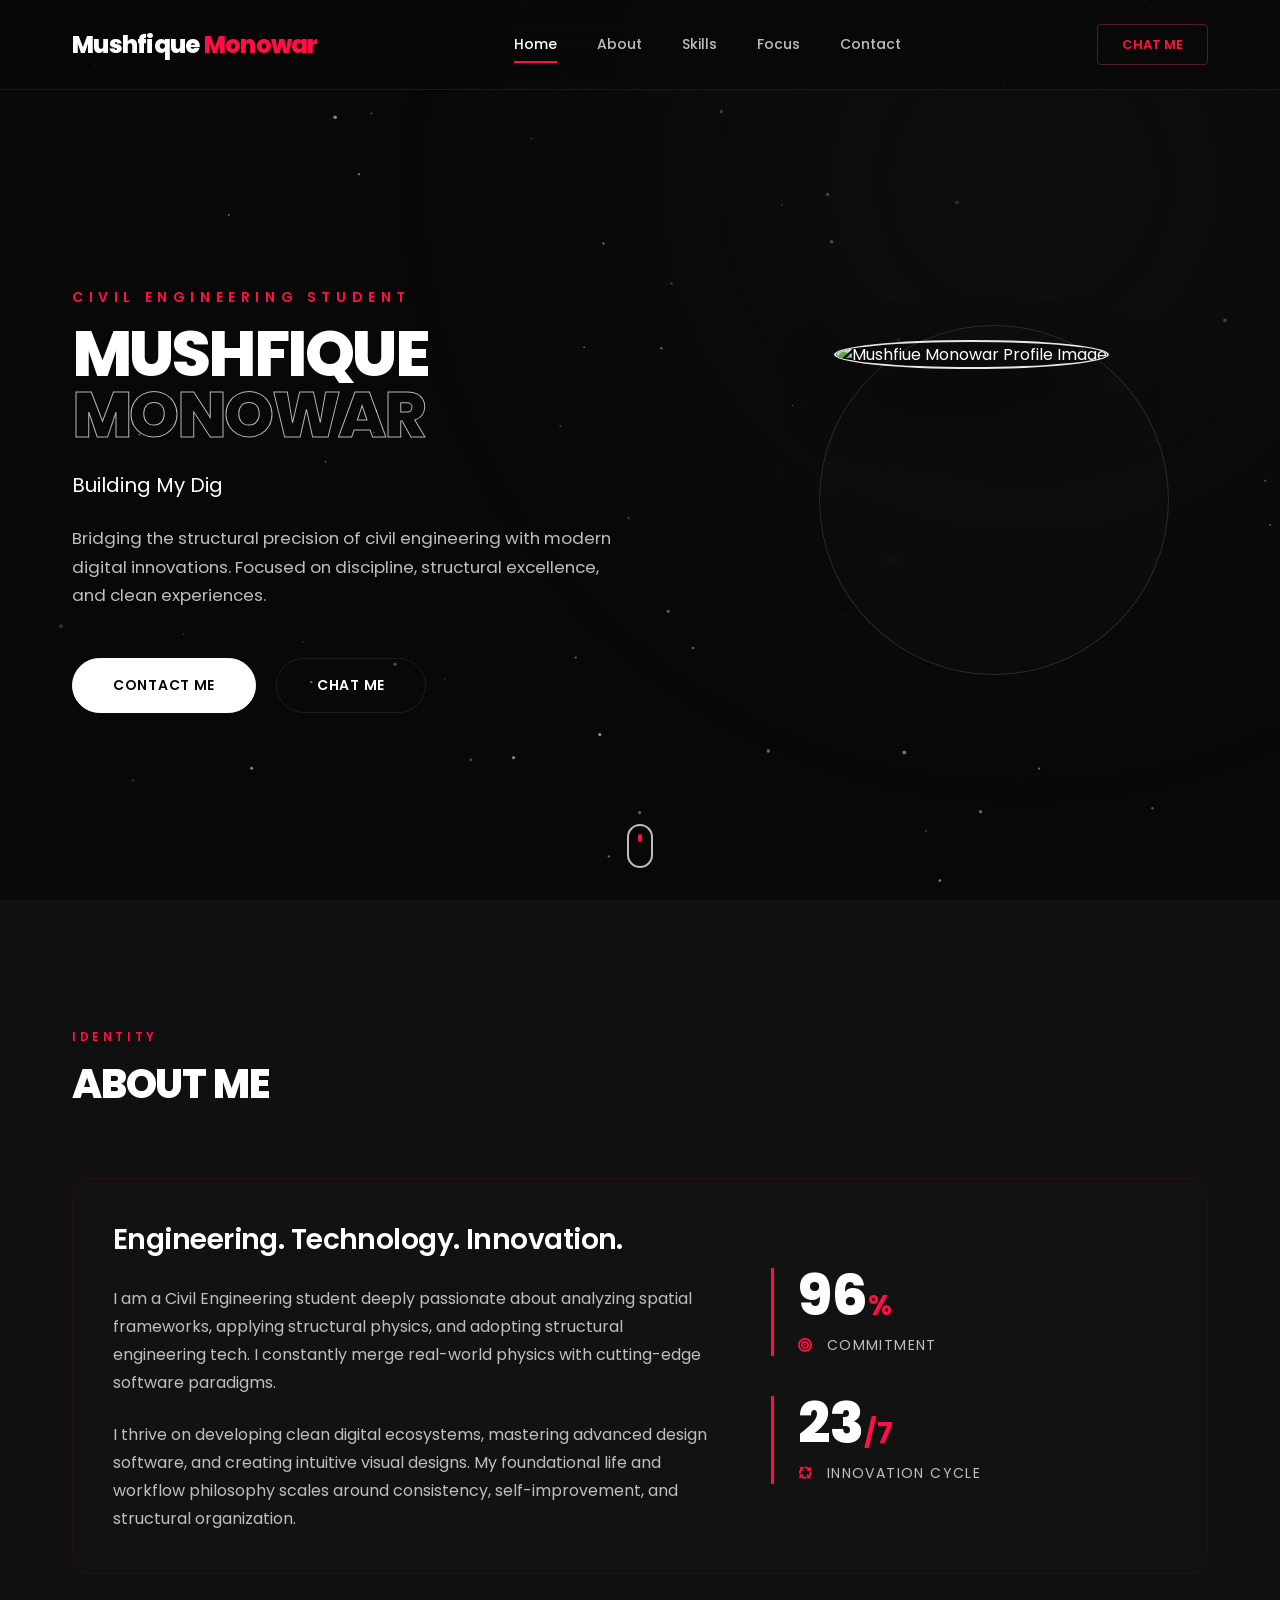
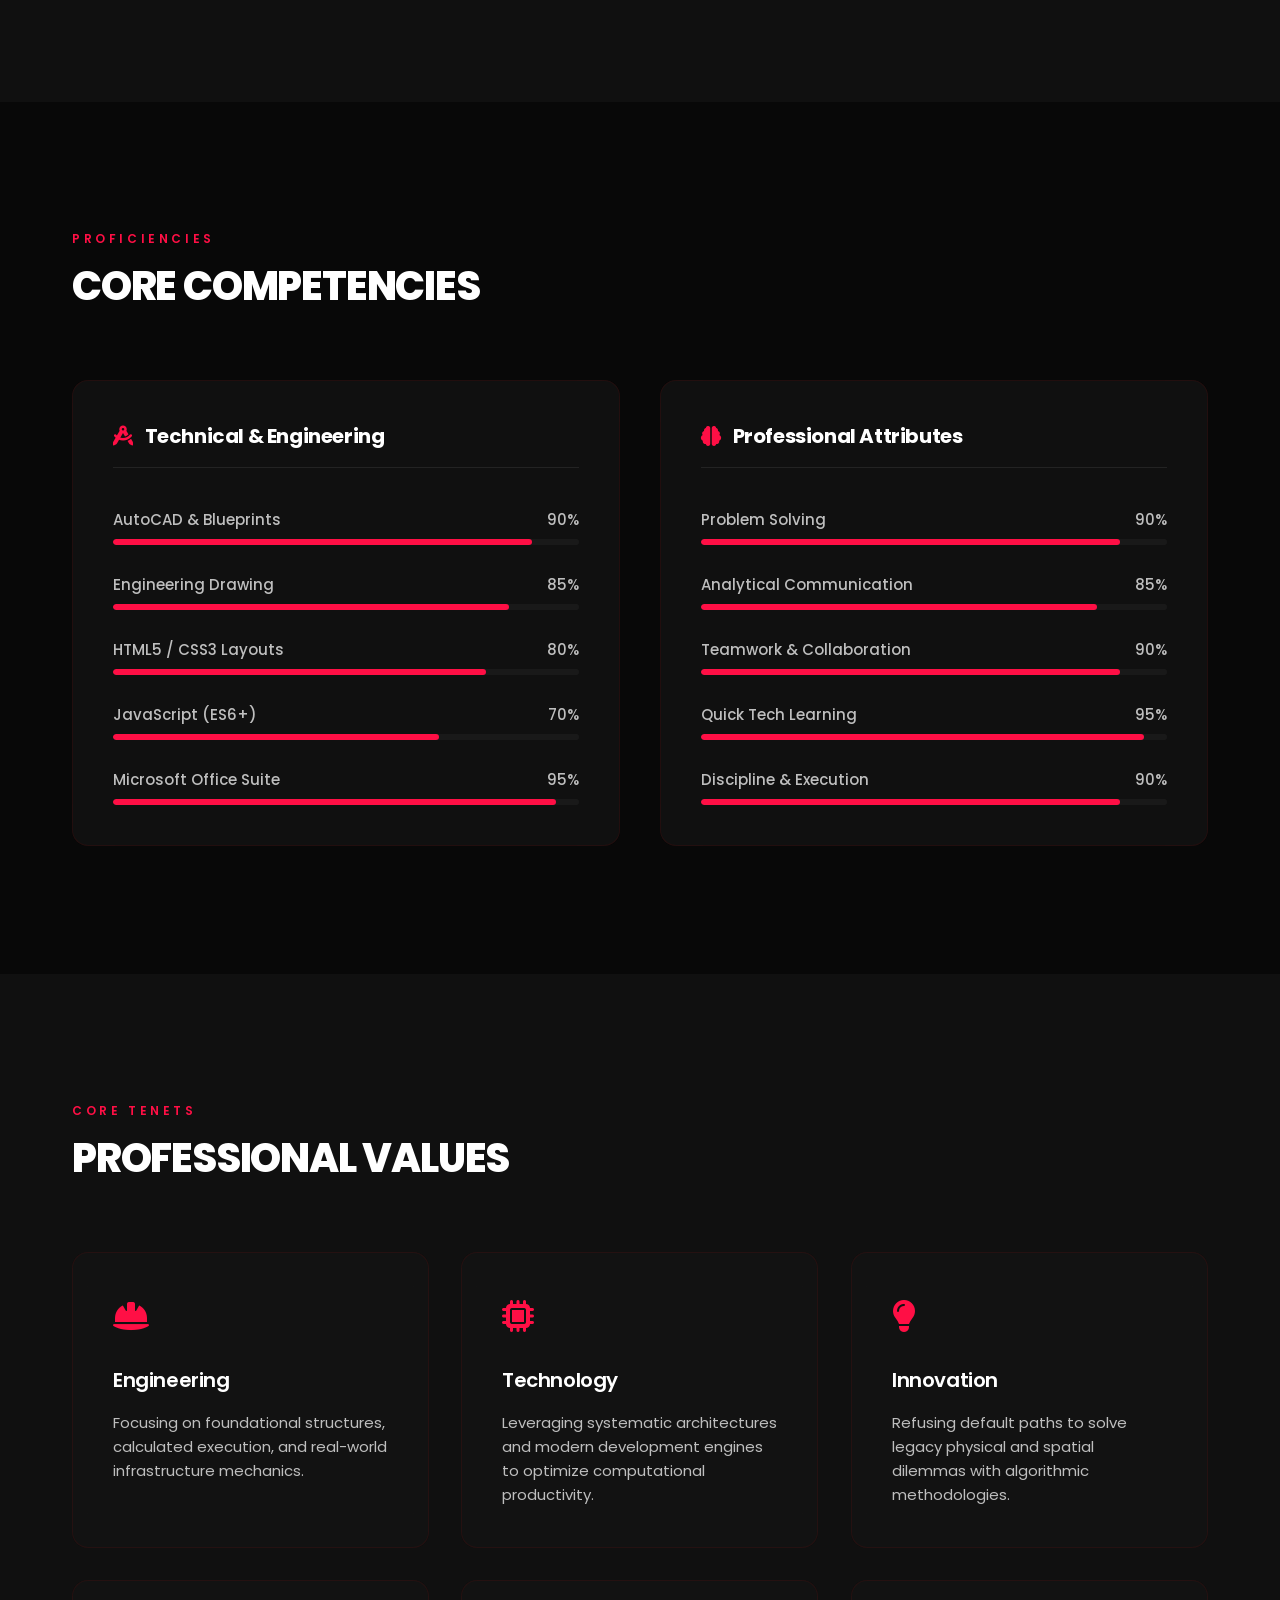
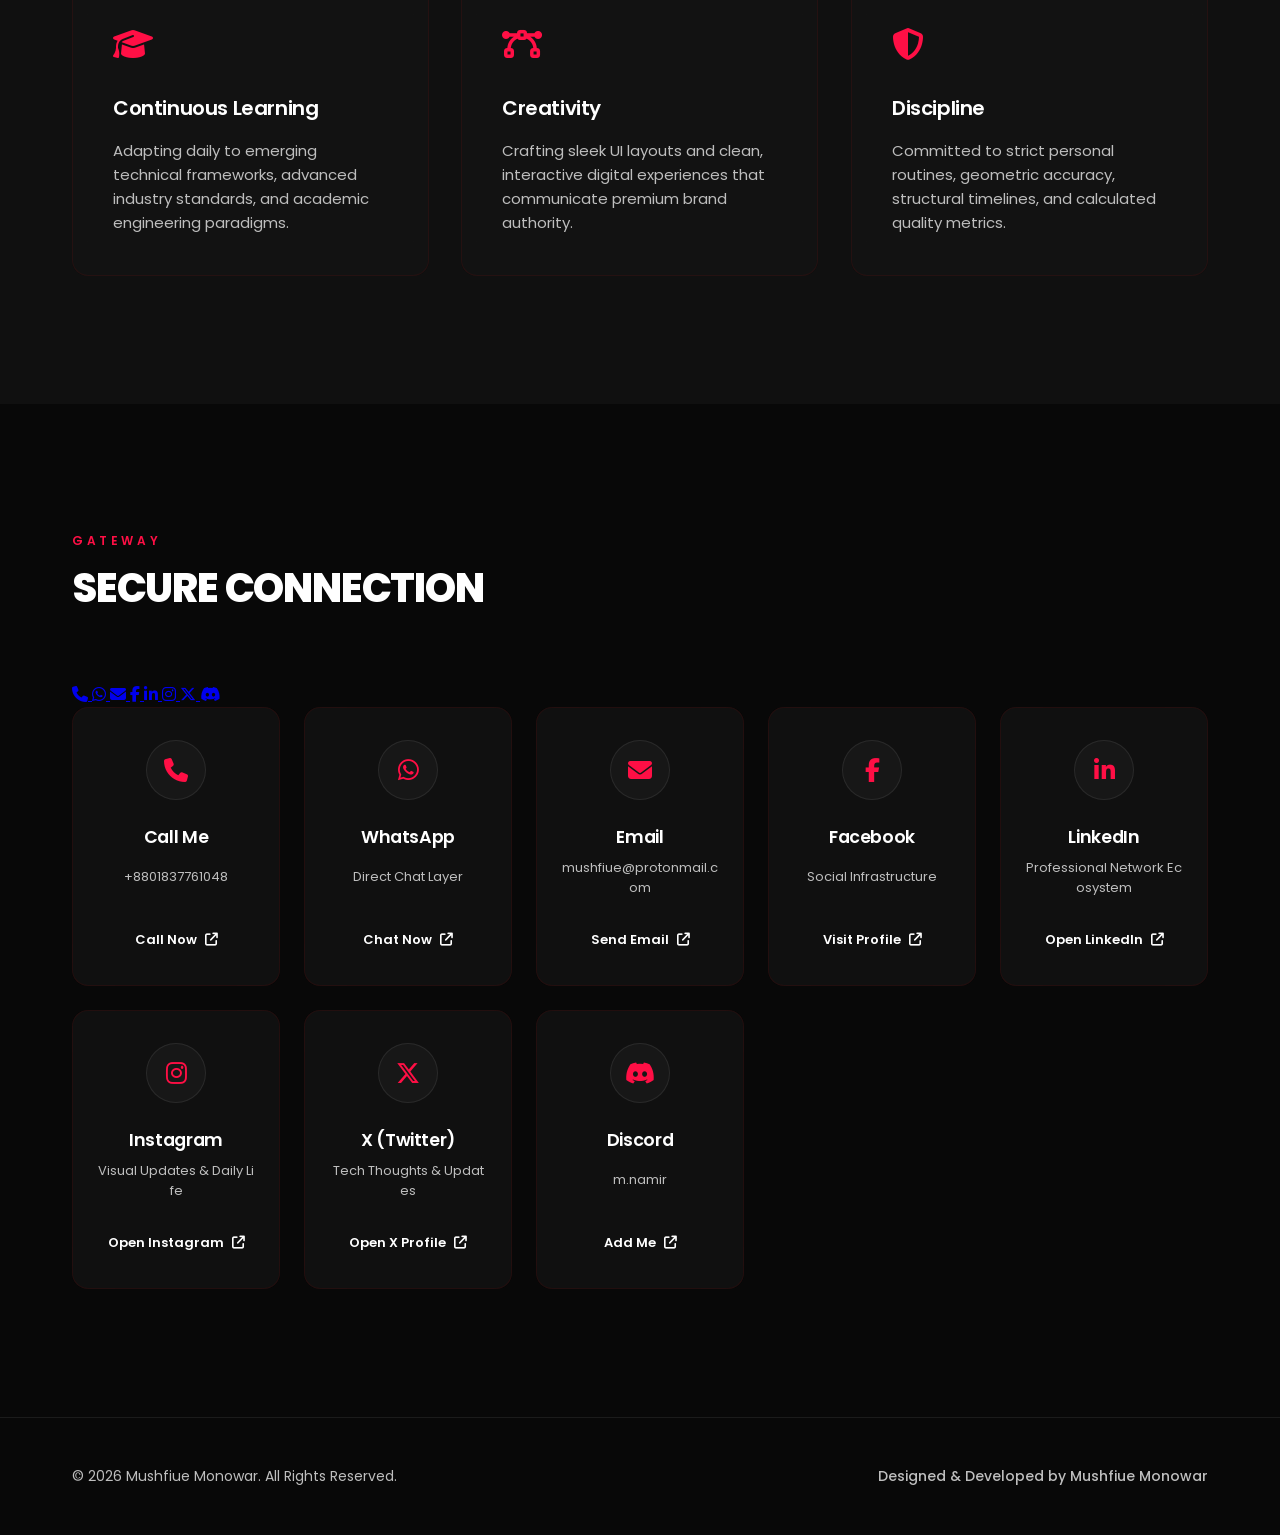
==== commit 501b6283: "Update index.html" ====
--- a/index.html
+++ b/index.html
@@ -8,7 +8,7 @@
     <link rel="preconnect" href="https://fonts.googleapis.com">
     <link rel="preconnect" href="https://fonts.gstatic.com" crossorigin>
     <link href="https://fonts.googleapis.com/css2?family=Poppins:wght@300;400;500;600;700;800&display=swap" rel="stylesheet">
-    <link rel="stylesheet" href="https://cdnjs.cloudflare.com/ajax/libs/font-awesome/6.4.0/css/all.min.css">
+    <link rel="stylesheet" href="https://cdnjs.cloudflare.com/ajax/libs/font-awesome/6.7.2/css/all.min.css">
     <link rel="stylesheet" href="style.css">
 </head>
 <body>
@@ -202,6 +202,39 @@
                     <span class="section-tag">Gateway</span>
                     <h2 class="section-title">Secure Connection</h2>
                 </div>
+                <div class="mobile-contact-bar">
+    
+    <a href="tel:+8801837761048" class="contact-circle">
+        <i class="fa-solid fa-phone"></i>
+    </a>
+    
+    <a href="https://wa.me/8801837761048" class="contact-circle">
+        <i class="fa-brands fa-whatsapp"></i>
+    </a>
+    
+    <a href="mailto:mushfiue@protonmail.com" class="contact-circle">
+        <i class="fa-solid fa-envelope"></i>
+    </a>
+    
+    <a href="https://www.facebook.com/namir.149/" class="contact-circle">
+        <i class="fa-brands fa-facebook-f"></i>
+    </a>
+    
+    <a href="https://www.linkedin.com/in/mushfique-monowar-b1a551330/" class="contact-circle">
+        <i class="fa-brands fa-linkedin-in"></i>
+    </a>
+    <a href="https://www.instagram.com/mu_shfique/" target="_blank" rel="noopener noreferrer" class="contact-circle">
+    <i class="fa-brands fa-instagram"></i>
+</a>
+<a href="https://x.com/MDMUSHFIQU5530" target="_blank" rel="noopener noreferrer" class="contact-circle">
+    <i class="fa-brands fa-x-twitter"></i>
+</a>
+<a href="https://discord.com/users/m.namir" target="_blank" rel="noopener noreferrer" class="contact-circle">
+    <i class="fa-brands fa-discord"></i>
+</a>
+</div>
+                
+                
                 <div class="contact-grid">
                     <div class="contact-card glass-card">
                         <div class="contact-icon-wrapper"><i class="fa-solid fa-phone"></i></div>
@@ -232,8 +265,36 @@
     <h4>LinkedIn</h4>
     <p class="contact-detail">Professional Network Ecosystem</p>
     <a href="https://www.linkedin.com/in/mushfique-monowar-b1a551330/" target="_blank" rel="noopener noreferrer" class="contact-link-btn">Open LinkedIn <i class="fa-solid fa-arrow-up-right-from-square"></i></a>
+    
 </div>
-                </div>
+<div class="contact-card glass-card">
+    <div class="contact-icon-wrapper"><i class="fa-brands fa-instagram"></i></div>
+    <h4>Instagram</h4>
+    <p class="contact-detail">Visual Updates & Daily Life</p>
+    <a href="https://www.instagram.com/mu_shfique/" target="_blank" rel="noopener noreferrer" class="contact-link-btn">
+        Open Instagram <i class="fa-solid fa-arrow-up-right-from-square"></i>
+    </a>
+</div>
+<div class="contact-card glass-card">
+    <div class="contact-icon-wrapper"><i class="fa-brands fa-x-twitter"></i></div>
+    <h4>X (Twitter)</h4>
+    <p class="contact-detail">Tech Thoughts & Updates</p>
+    <a href="https://x.com/MDMUSHFIQU5530" target="_blank" rel="noopener noreferrer" class="contact-link-btn">
+        Open X Profile <i class="fa-solid fa-arrow-up-right-from-square"></i>
+    </a>
+</div>
+<div class="contact-card glass-card">
+    <div class="contact-icon-wrapper">
+        <i class="fa-brands fa-discord"></i>
+    </div>
+    
+    <h4>Discord</h4>
+    <p class="contact-detail">m.namir</p>
+    
+    <a href="https://discordapp.com/users/1521486332906438736" target="_blank" rel="noopener noreferrer" class="contact-link-btn">
+        Add Me <i class="fa-solid fa-arrow-up-right-from-square"></i>
+    </a>
+</div>                </div>
             </div>
         </section>
     </main>
@@ -247,4 +308,4 @@
 
     <script src="script.js"></script>
 </body>
-</html>
+</html>
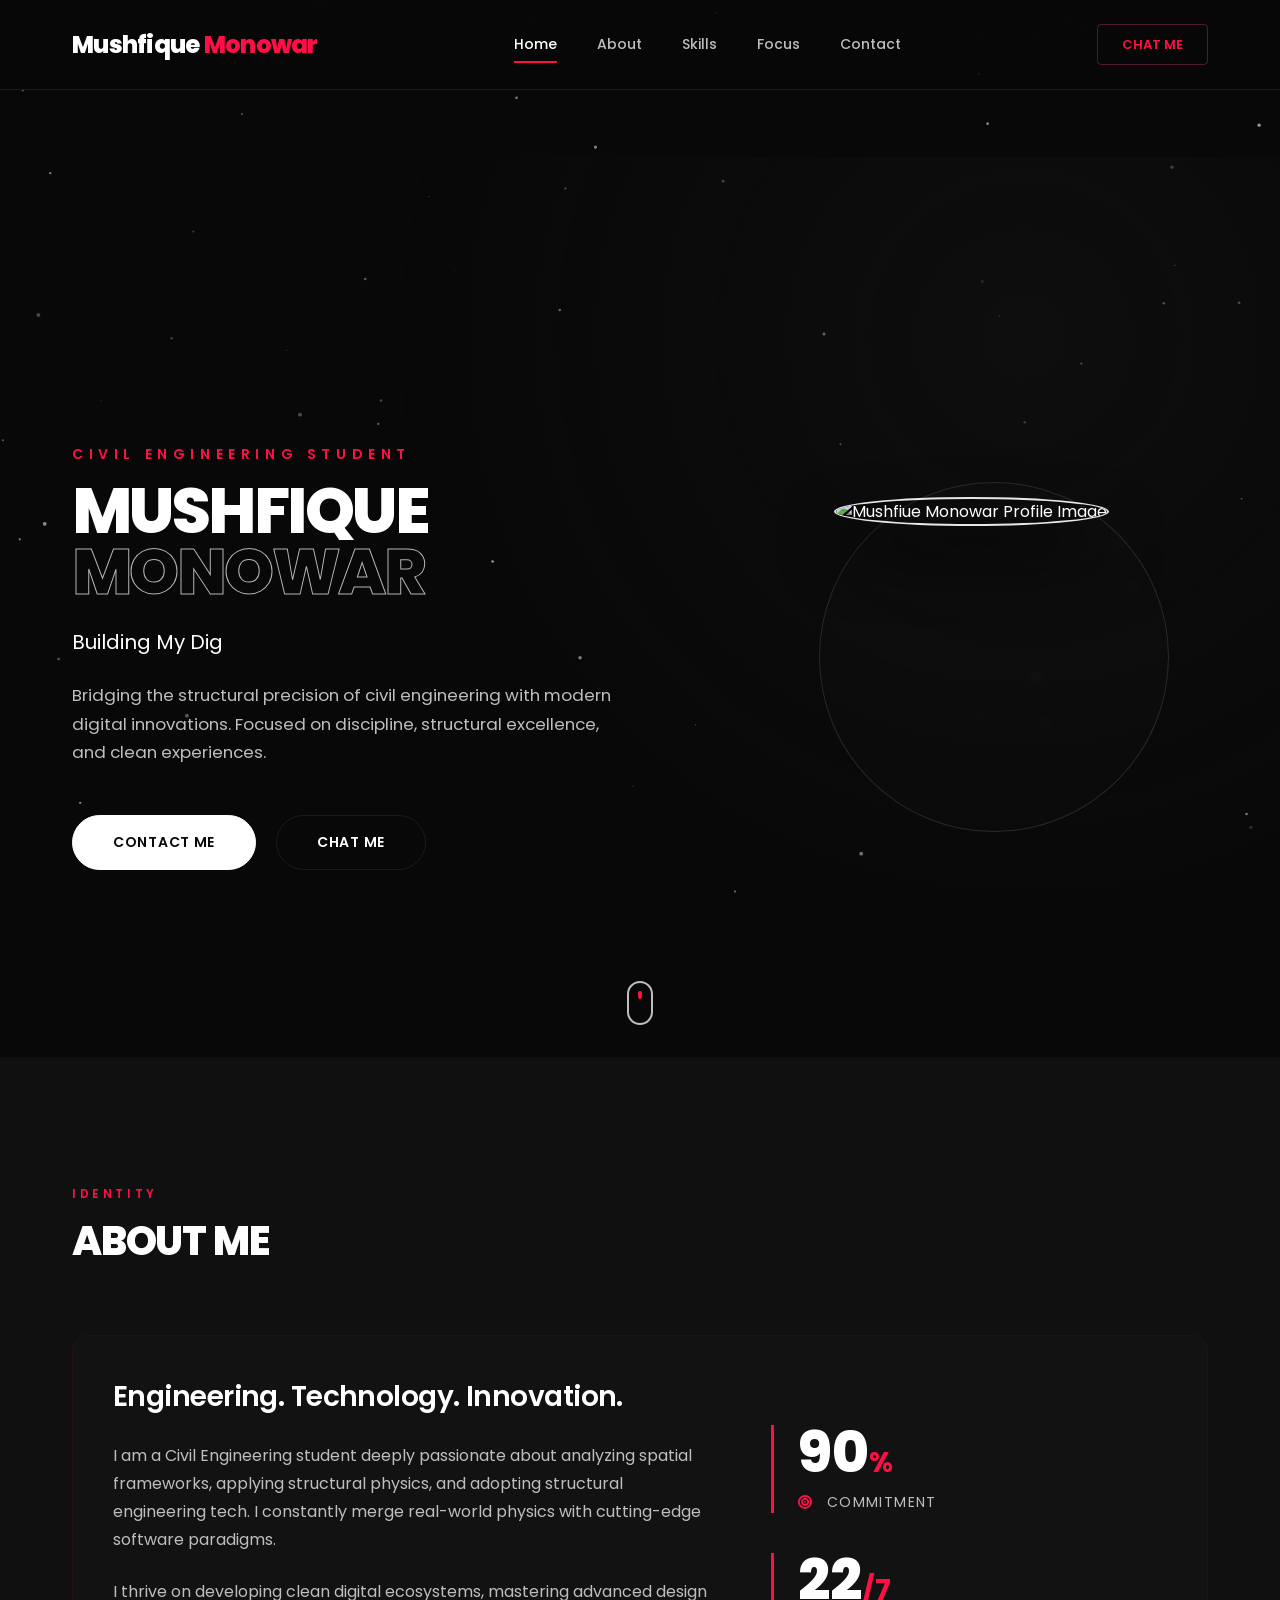
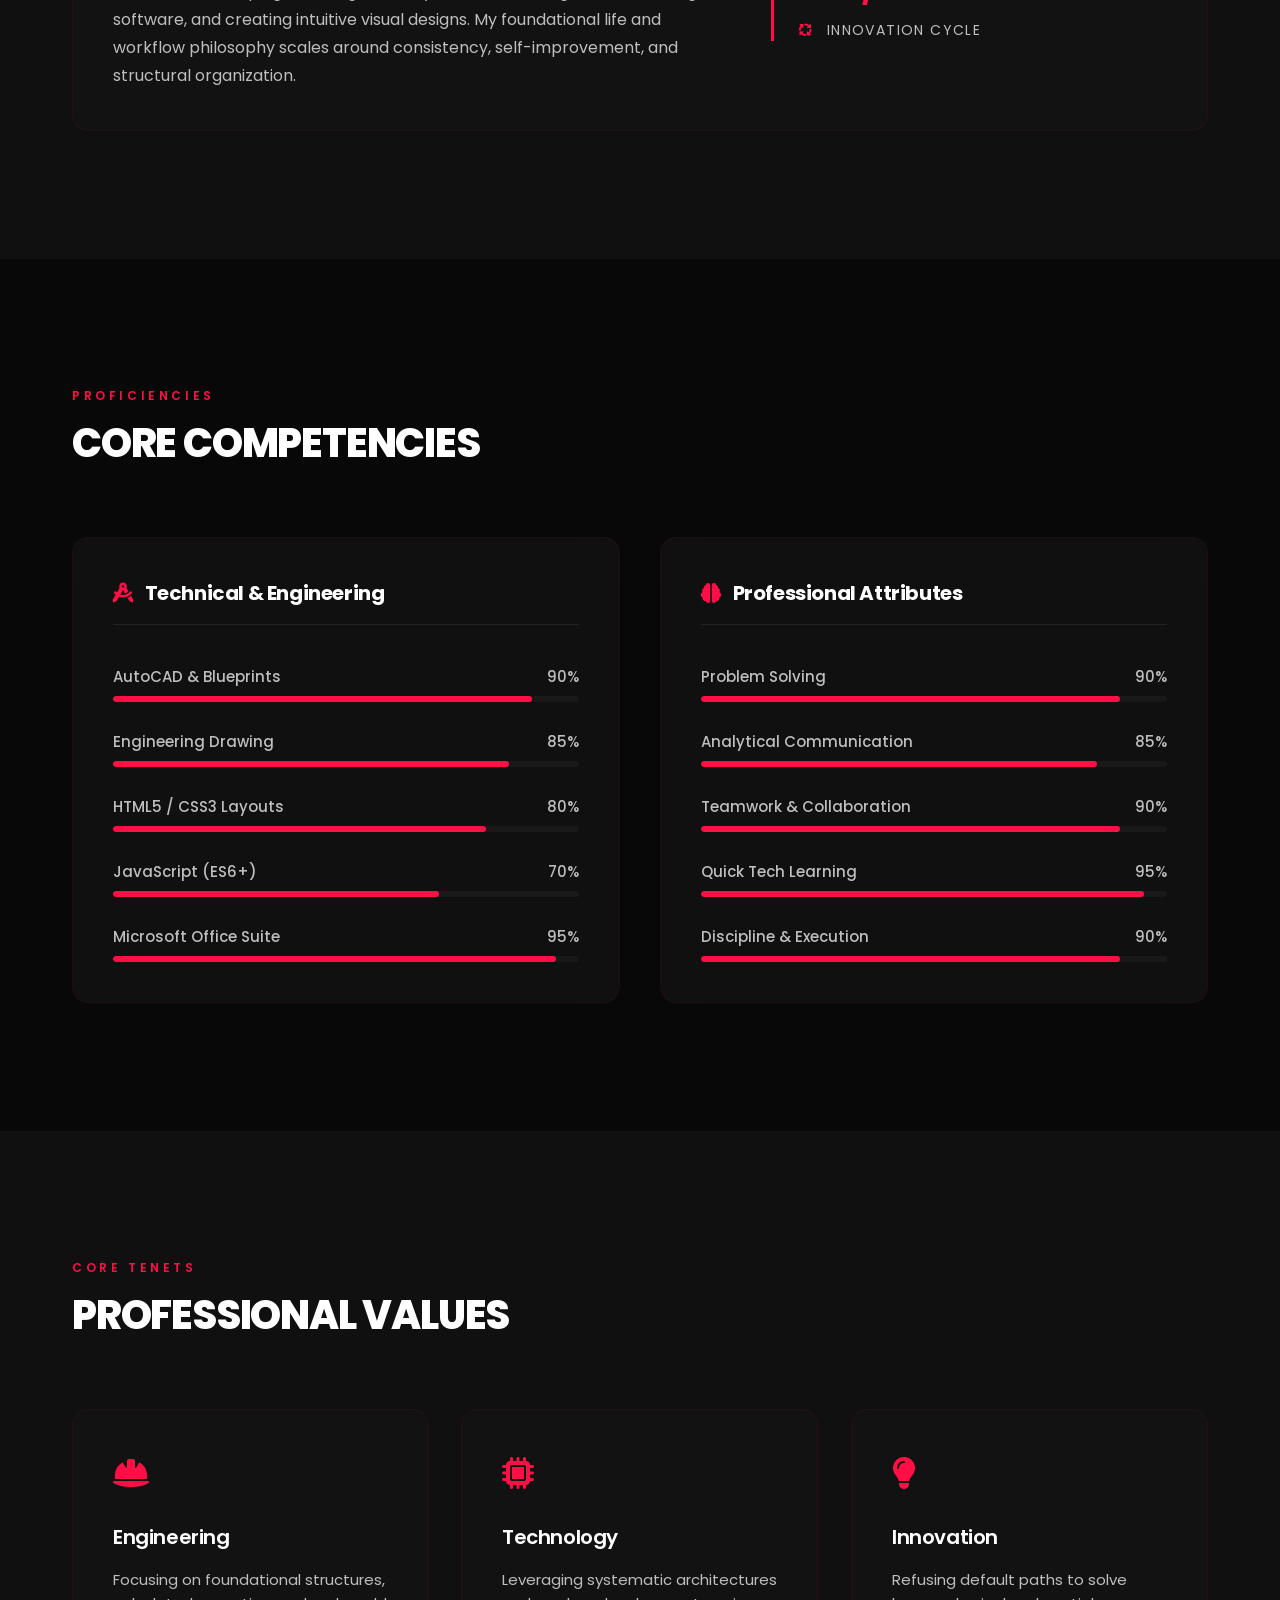
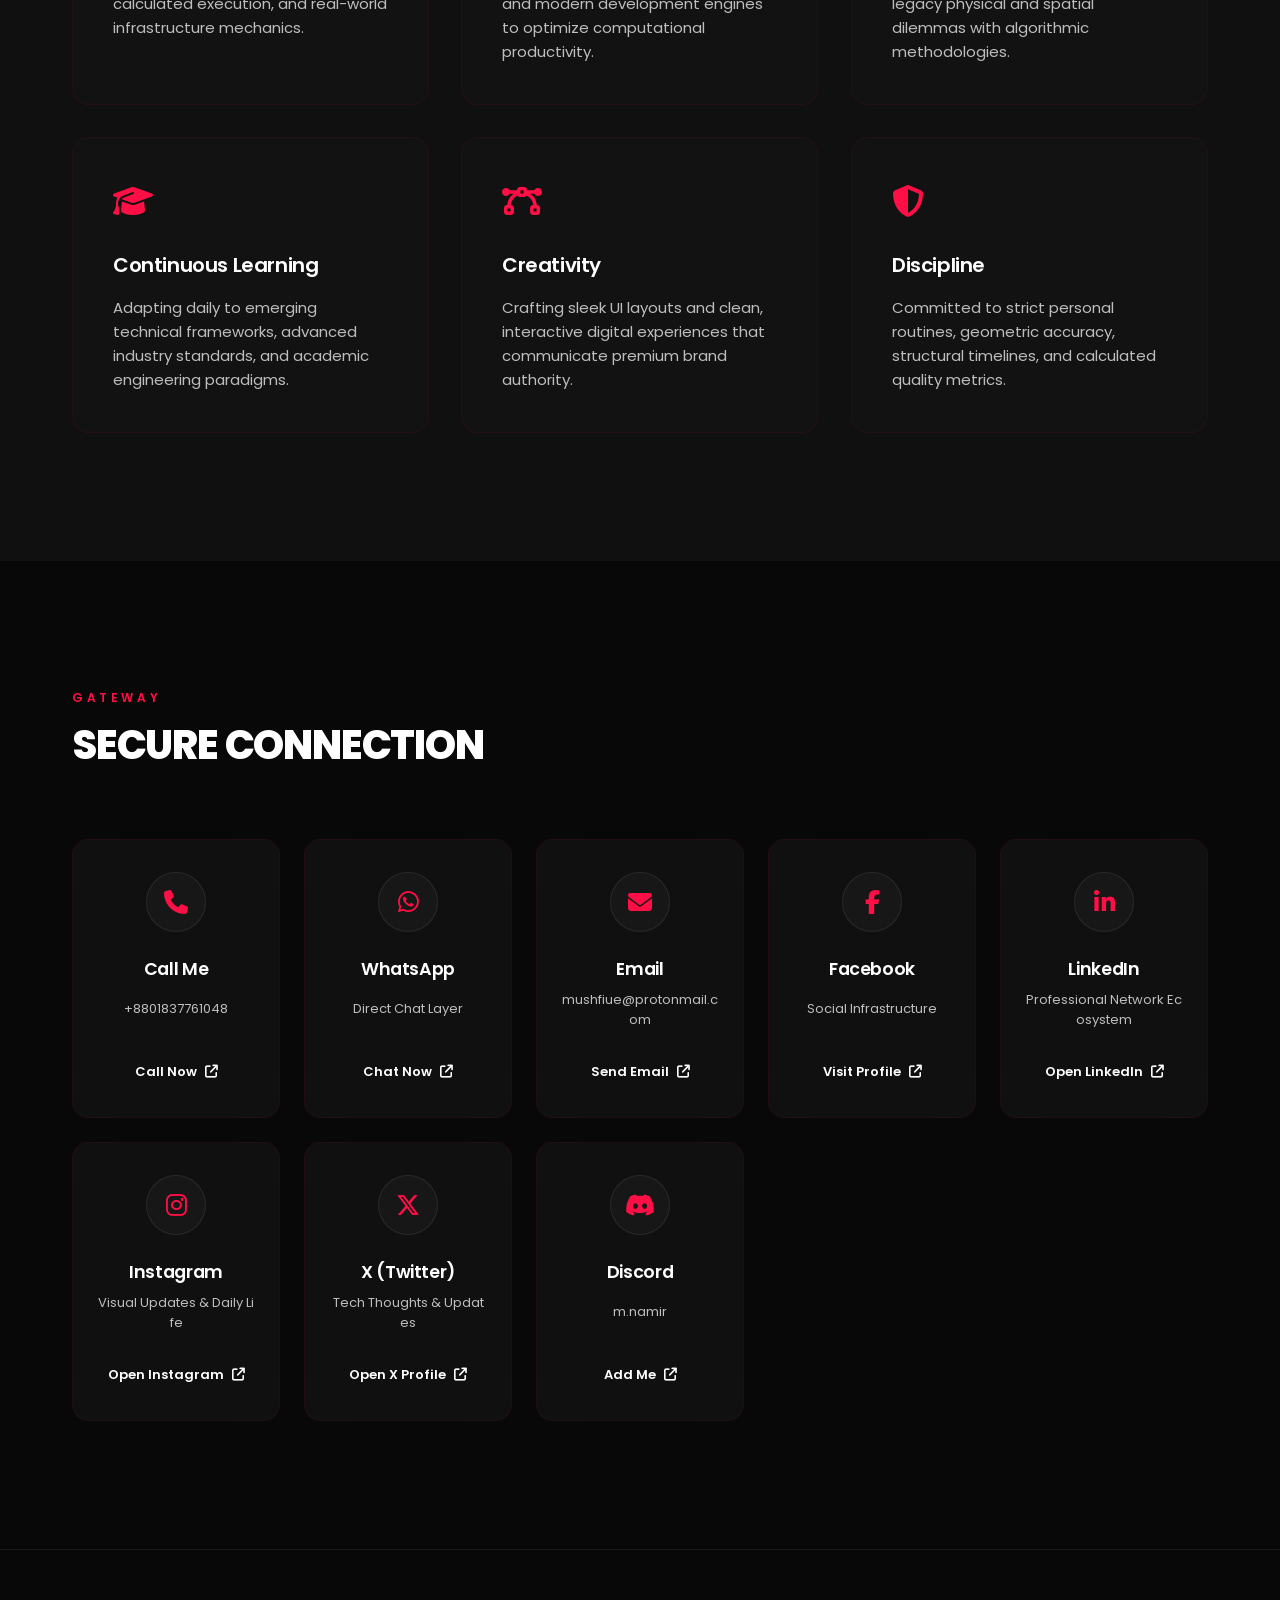
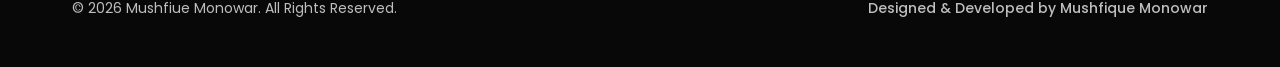
==== commit 16d97d39: "Update index.html" ====
--- a/index.html
+++ b/index.html
@@ -14,6 +14,20 @@
 <body>
 
     <canvas id="particleCanvas"></canvas>
+    <!-- Premium Geometry Preloader -->
+<div id="preloader">
+    
+    <canvas id="loaderCanvas"></canvas>
+    
+    <div class="loader-overlay">
+        <div class="loader-status">
+            
+           <div id="loaderText" class="loader-text"></div>
+        </div>
+    </div>
+    
+</div>
+<!-- End Preloader -->
 
     <header class="main-header">
         <div class="nav-container">
@@ -302,7 +316,7 @@
     <footer class="main-footer">
         <div class="container footer-content">
             <p class="copyright">&copy; 2026 Mushfiue Monowar. All Rights Reserved.</p>
-            <p class="developer-credit">Designed & Developed by Mushfiue Monowar</p>
+            <p class="developer-credit">Designed & Developed by Mushfique Monowar</p>
         </div>
     </footer>
 
--- a/style.css
+++ b/style.css
@@ -777,4 +777,55 @@
     .hero-cta-group { flex-direction: column; gap: 1rem; width: 100%; }
     .btn-secondary { margin-left: 0; }
     .profile-container { width: 260px; height: 260px; }
+}
+/* Mobile Contact Bar */
+
+.mobile-contact-bar{
+    display:none;
+}
+
+@media (max-width:768px){
+
+    /* Hide old cards */
+    .contact-grid{
+        display:none;
+    }
+
+    .mobile-contact-bar{
+        display:flex;
+        justify-content:center;
+        align-items:center;
+        gap:18px;
+        flex-wrap:wrap;
+        margin-top:10px;
+        padding:20px 0;
+    }
+
+    .contact-circle{
+        width:60px;
+        height:60px;
+        border-radius:50%;
+        display:flex;
+        justify-content:center;
+        align-items:center;
+        text-decoration:none;
+
+        background:rgba(255,255,255,.04);
+        border:1px solid rgba(255,255,255,.08);
+
+        color:var(--accent-color);
+        font-size:22px;
+
+        transition:all .35s var(--transition-smooth);
+    }
+
+    .contact-circle:hover,
+    .contact-circle:active{
+        transform:translateY(-4px) scale(1.08);
+
+        background:var(--accent-color);
+        color:#fff;
+
+        box-shadow:0 0 25px var(--hover-glow);
+    }
 }
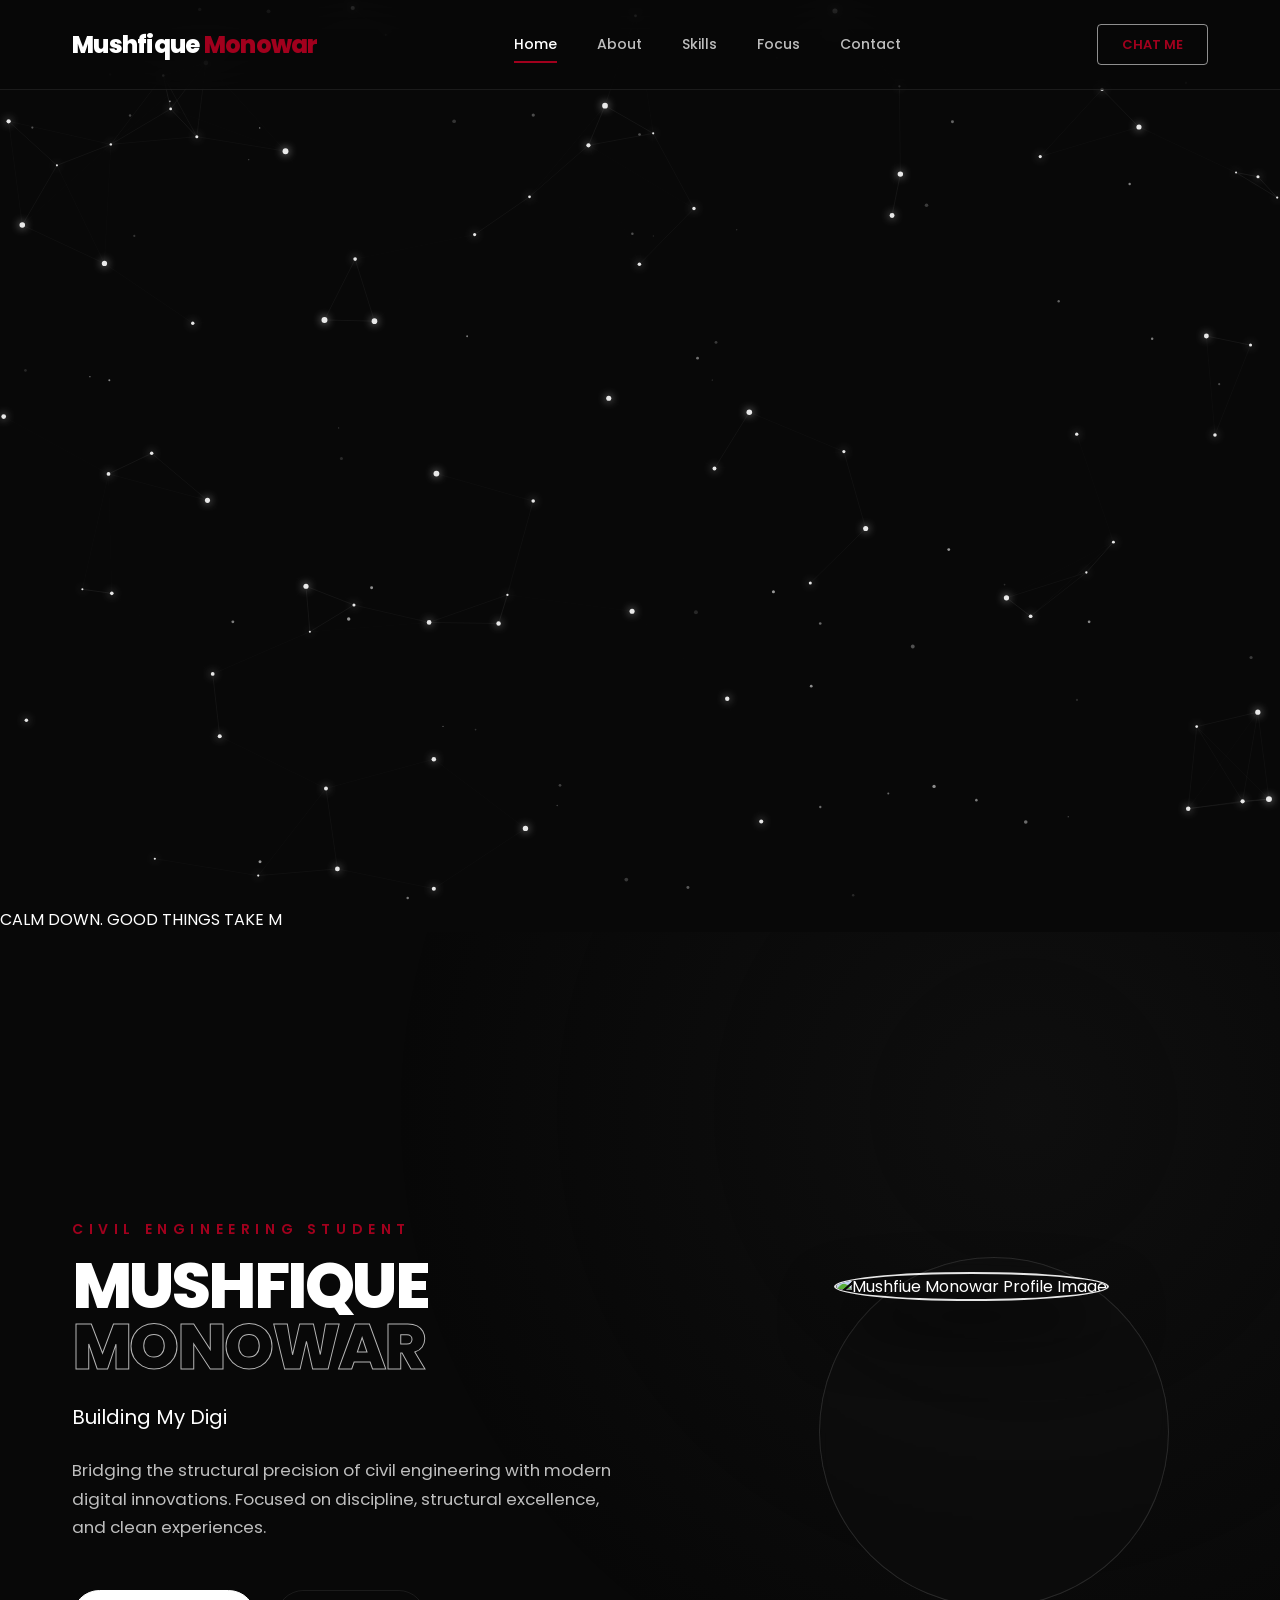
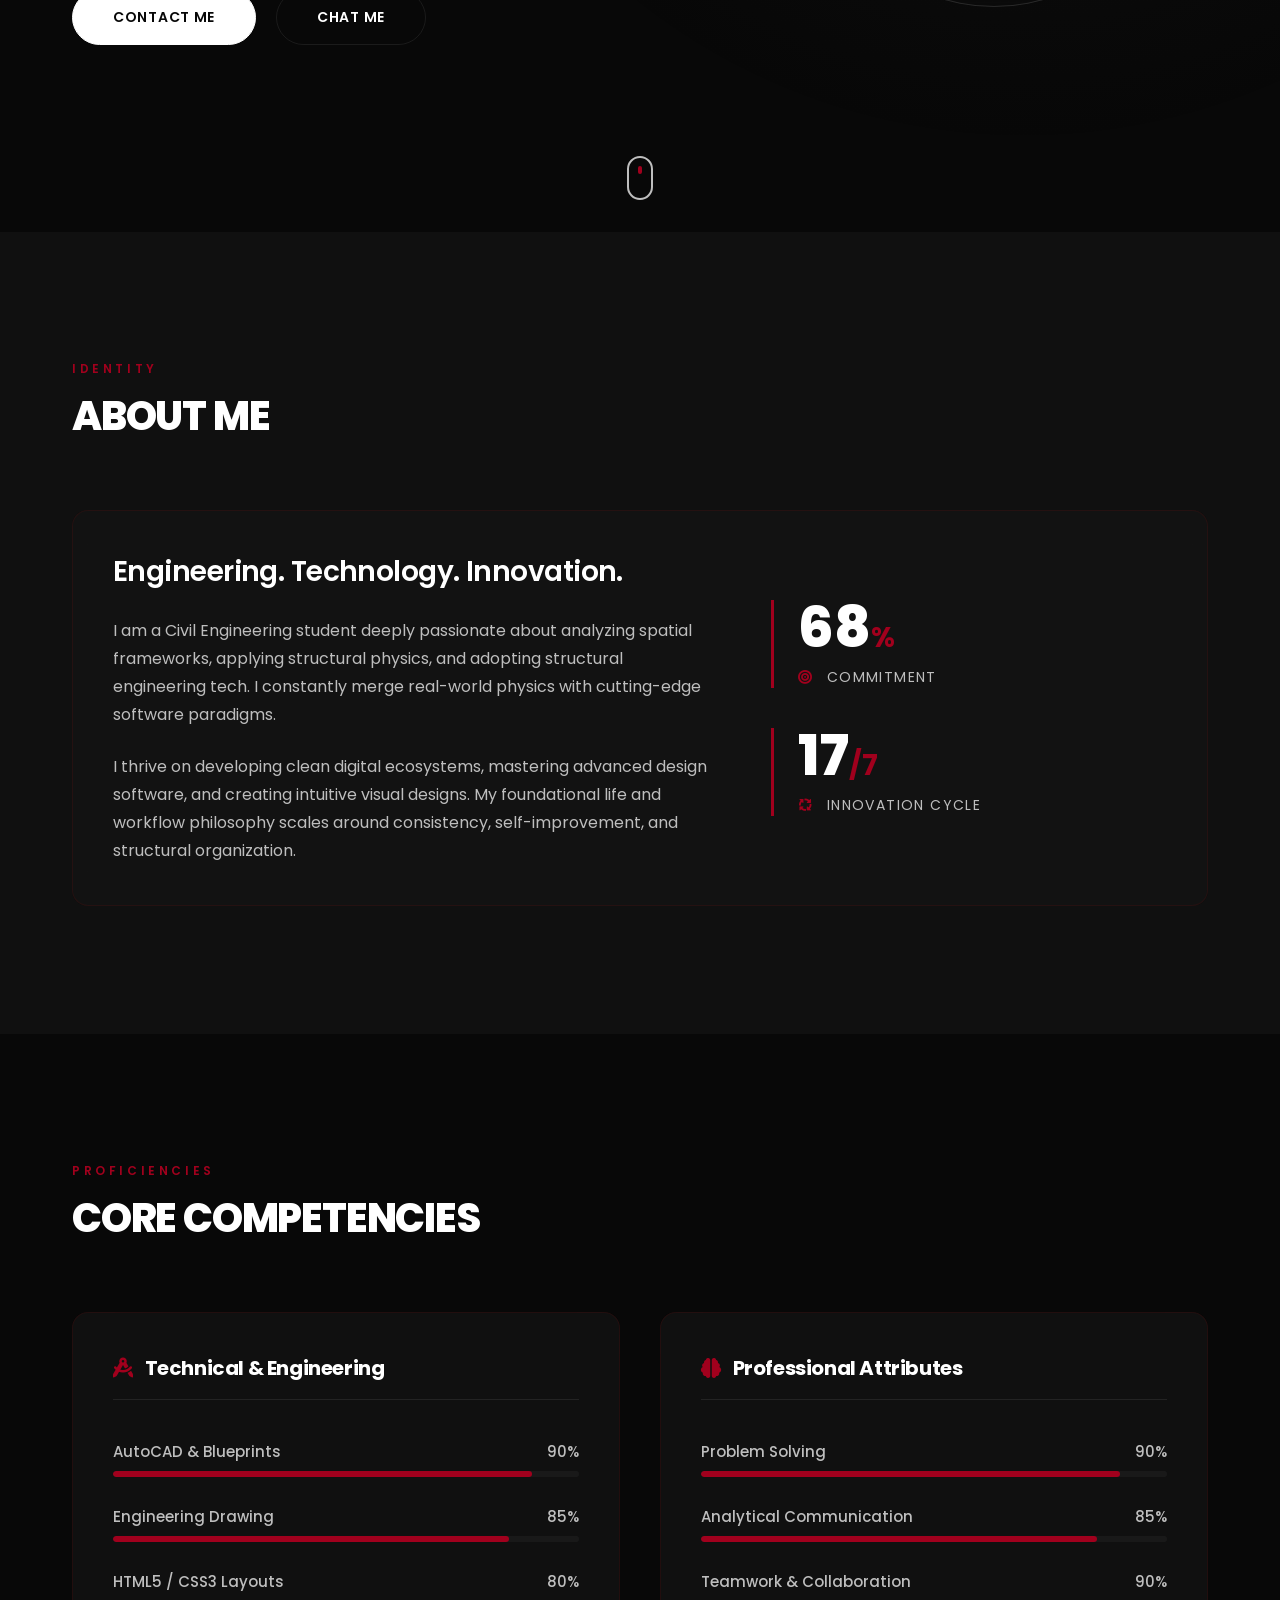
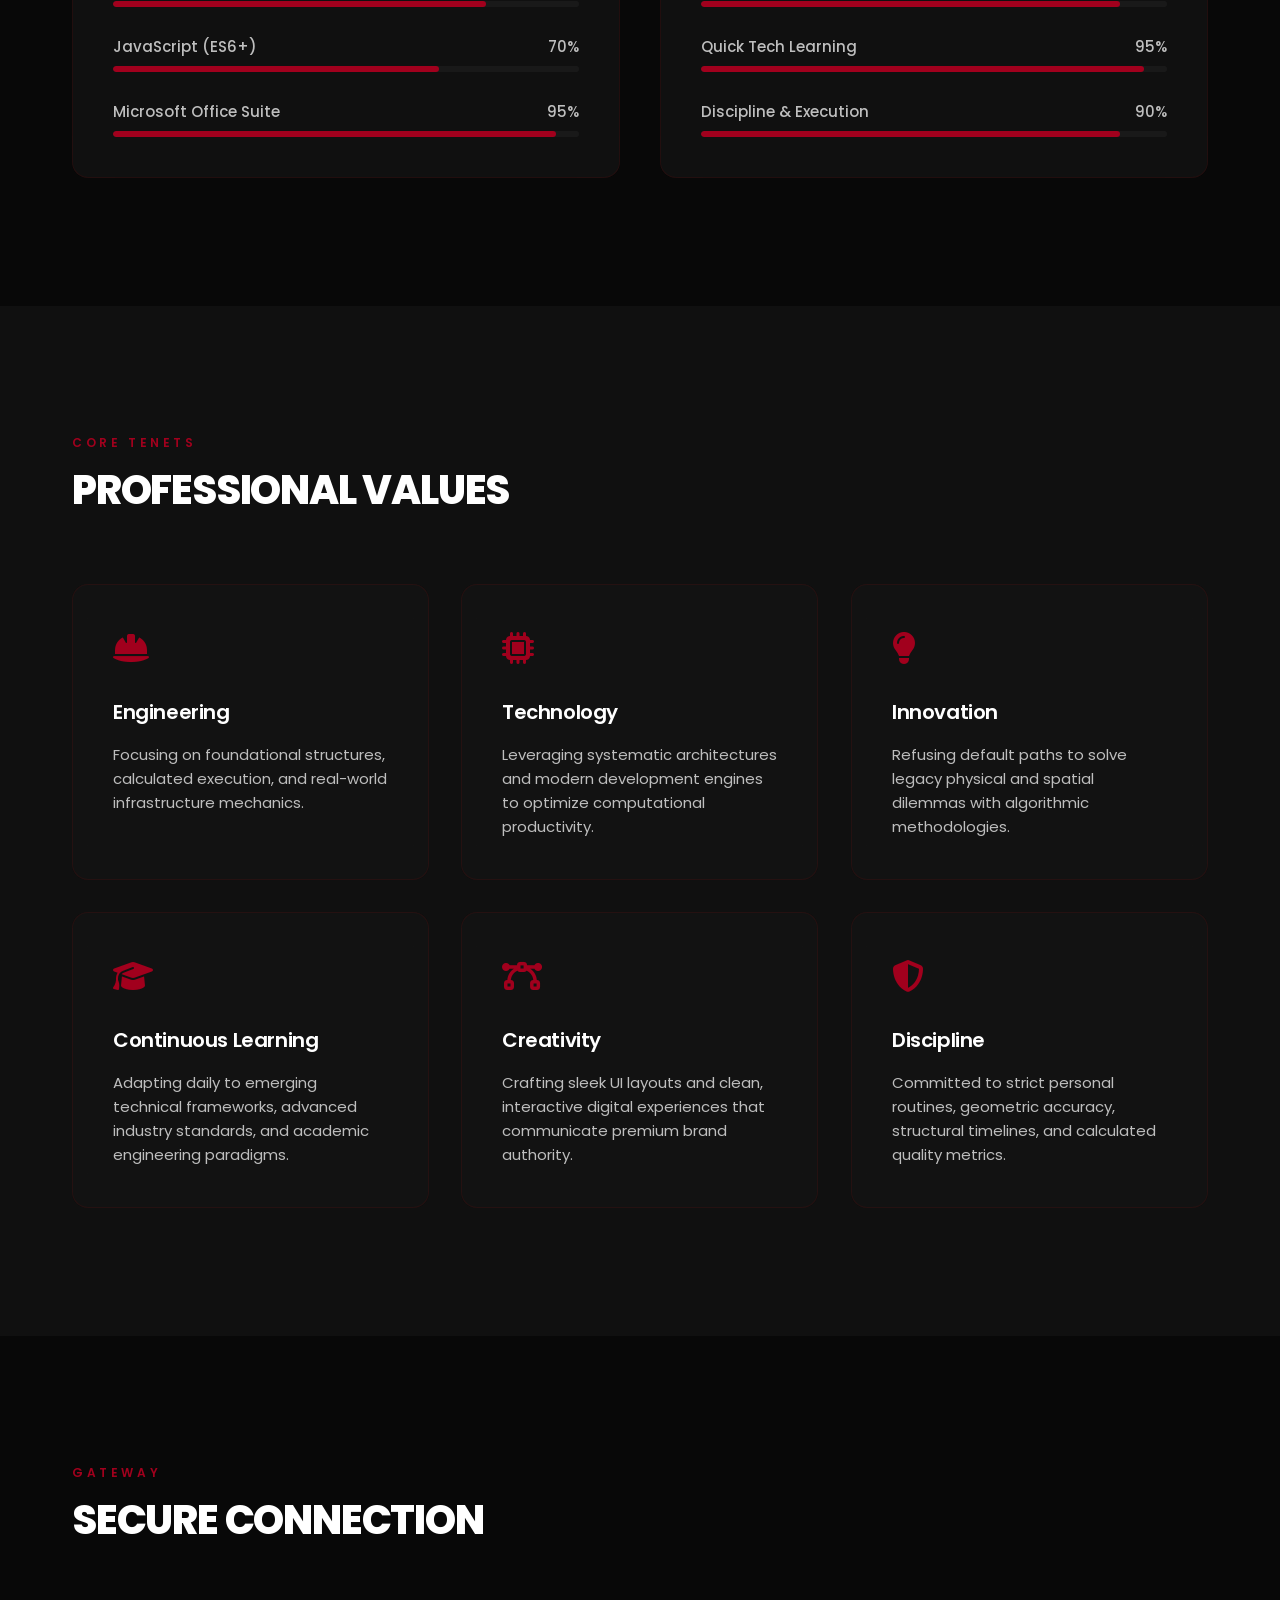
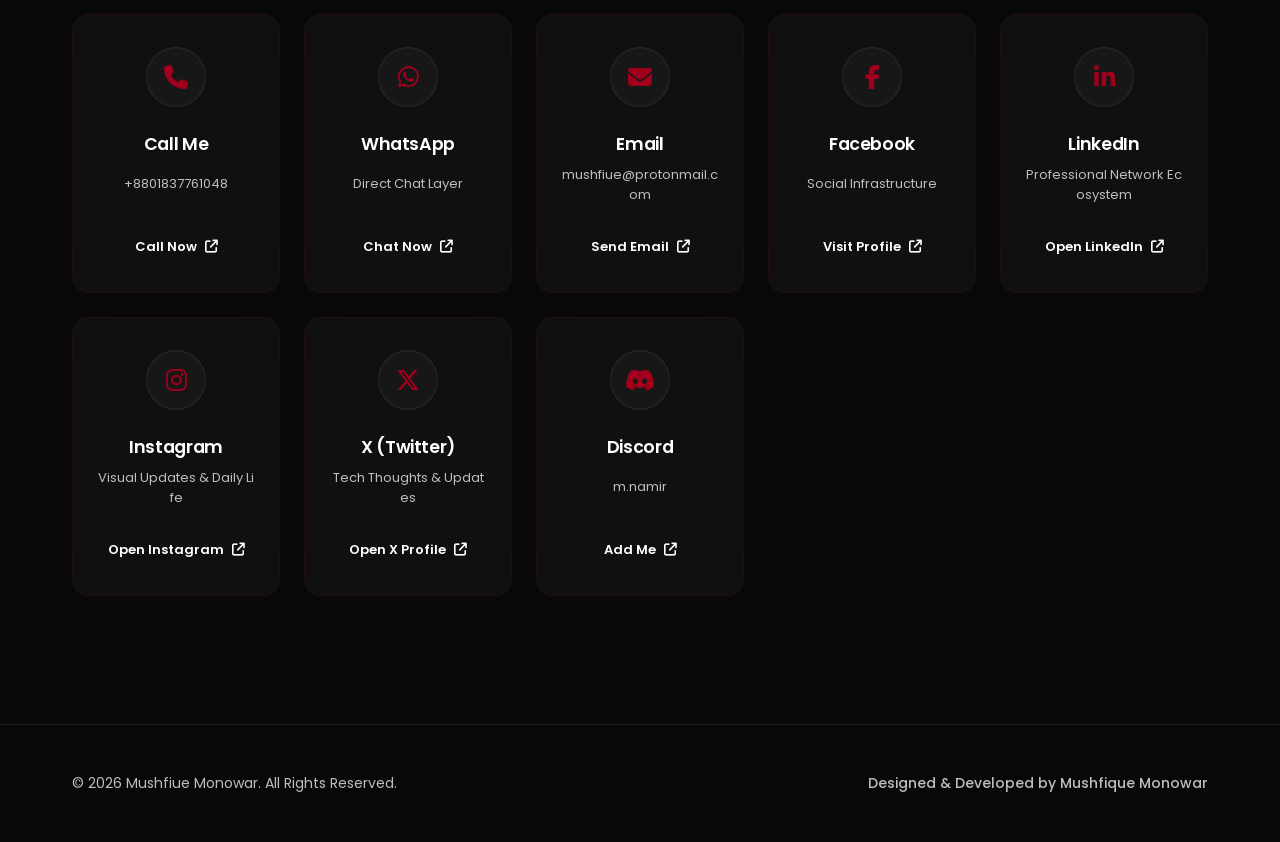
==== commit 5f462d42: "Update index.html" ====
--- a/index.html
+++ b/index.html
@@ -70,7 +70,7 @@
                 <div class="hero-visual">
                     <div class="profile-container">
                         <div class="glass-ring"></div>
-                        <img src="https://i.imgur.com/SydkEYi.jpeg" alt="Mushfiue Monowar Profile Image" class="profile-img" loading="lazy">
+                        <img src="https://github.com/mushfiquemonowar/Portfolio-/blob/main/assets/FB_IMG_1780842431028.jpg" alt="Mushfiue Monowar Profile Image" class="profile-img" loading="lazy">
                     </div>
                 </div>
             </div>
--- a/style.css
+++ b/style.css
@@ -7,9 +7,9 @@
     --card-bg: #151515;
     --text-primary: #FFFFFF;
     --text-secondary: #BEBEBE;
-    --accent-color: #FF0F45;
+    --accent-color: #A1001D;
     --border-color: rgba(255, 255, 255, 0.08);
-    --hover-glow: rgba(255, 0, 100, 0.25);
+    --hover-glow: rgba(72, 0, 0, 0.6);
     --glass-bg: rgba(21, 21, 21, 0.7);
     --glass-border: rgba(255, 0, 0, 0.08);
     --font-primary: 'Poppins', sans-serif;
@@ -117,7 +117,7 @@
 
 .glass-card:hover {
     transform: translateY(-8px);
-    border-color: rgba(255, 74, 120, 0.3);
+    border-color: rgba(102, 0, 0, 1);
     box-shadow:
         0 20px 40px rgba(0, 0, 0, 0.4),
         0 0 30px var(--hover-glow);
@@ -257,7 +257,7 @@
     text-transform: uppercase;
     text-decoration: none;
     color: var(--accent-color);
-    border: 1px solid rgba(255, 74, 129, 0.3);
+    border: 1px solid rgba(255, 255, 255, 0.55);
     border-radius: 4px;
     transition: all 0.3s var(--transition-smooth);
 }
@@ -828,4 +828,230 @@
 
         box-shadow:0 0 25px var(--hover-glow);
     }
+
+    /*=========================
+PRELOADER
+=========================*/
+
+#preloader{
+    position:fixed;
+    inset:0;
+    background:#000;
+    display:flex;
+    justify-content:center;
+    align-items:center;
+    z-index:999999;
+    transition:opacity .8s ease,visibility .8s;
+}
+
+#preloader.hide{
+    opacity:0;
+    visibility:hidden;
+}
+
+.loader-svg{
+    width:180px;
+    height:180px;
+}
+
+.shape{
+    fill:none;
+    stroke:#8b0000;
+    stroke-width:2;
+    stroke-linecap:round;
+    stroke-linejoin:round;
+
+    stroke-dasharray:600;
+    stroke-dashoffset:600;
+
+    animation:
+    draw 1.2s ease forwards,
+    glow 1.5s infinite alternate;
+}
+
+.square{
+    animation-delay:.15s;
+}
+
+.triangle{
+    animation-delay:.3s;
+}
+
+.loader-svg{
+    animation:rotateLoader 3s linear infinite;
+}
+
+@keyframes draw{
+    to{
+        stroke-dashoffset:0;
+    }
+}
+
+@keyframes glow{
+
+    from{
+        filter:drop-shadow(0 0 0px #8b0000);
+    }
+
+    to{
+        filter:
+        drop-shadow(0 0 10px #8b0000)
+        drop-shadow(0 0 20px #8b0000);
+    }
+
+}
+/*==================================
+ PREMIUM GEOMETRY PRELOADER
+==================================*/
+
+#preloader{
+    position:fixed;
+    inset:0;
+    width:100%;
+    height:100%;
+    background:#000;
+    z-index:999999;
+    overflow:hidden;
+
+    display:flex;
+    justify-content:center;
+    align-items:center;
+
+    transition:
+    opacity .9s ease,
+    visibility .9s ease;
+}
+
+#preloader.hide{
+    opacity:0;
+    visibility:hidden;
+    pointer-events:none;
+}
+
+#loaderCanvas{
+    position:absolute;
+    inset:0;
+    width:100%;
+    height:100%;
+}
+
+.loader-overlay {
+    position: absolute;
+    top: 50%;
+    left: 50%;
+    transform: translate(-50%, -50%);
+    z-index: 5;
+    
+    display: flex;
+    justify-content: center;
+    align-items: center;
+    
+    width: 100%;
+    text-align: center;
+}
+
+.loader-status{
+    display:flex;
+    
+   
+    justify-content:center;
+align-items:center;
+gap:12px;
+
+width:100%;
+
+    color:var(--accent-color);
+    font-size:.82rem;
+    letter-spacing:5px;
+    font-weight:600;
+
+    text-transform:uppercase;
+
+    opacity:.75;
+}
+
+.loader-text {
+    color: #FFFFFF;
+    font-size: 1.28rem;
+    font-weight: 500;
+    letter-spacing: 2px;
+    line-height: 1.6;
+    text-align: center;
+    font-family: 'Montserrat', sans-serif;
+    max-width: 90vw;
+    padding: 0 20px;
+    
+    white-space: normal;
+    word-break: break-word;
+    overflow-wrap: break-word;
+    
+    text-shadow:
+        0 0 8px rgba(255, 255, 255, 0.33),
+        0 0 18px rgba(255, 30, 30, 0.06);
+}
+
+.loader-text::after{
+    content:"";
+    display:inline-block;
+    width:2px;
+    height:18px;
+    margin-left:6px;
+    background:var(--accent-color);
+    animation:cursorBlink .8s infinite;
+}
+
+@keyframes cursorBlink{
+
+0%,50%{
+opacity:0;
+}
+
+51%,100%{
+opacity:0;
+}
+
+}
+
+.loader-dot{
+    width:10px;
+    height:10px;
+
+    border-radius:50%;
+
+    background:var(--accent-color);
+
+    box-shadow:
+        0 0 10px var(--accent-color),
+        0 0 25px var(--accent-color);
+
+    animation:loaderPulse 1.5s infinite;
+}
+
+@keyframes loaderPulse{
+
+    0%{
+        transform:scale(.6);
+        opacity:.4;
+    }
+
+    50%{
+        transform:scale(1.3);
+        opacity:1;
+    }
+
+    100%{
+        transform:scale(.6);
+        opacity:.4;
+    }
+
+}
+
+@media (max-width:768px) {
+    
+    .loader-status {
+        font-size: .68rem;
+        letter-spacing: 3px;
+    }
+    
+}
 }
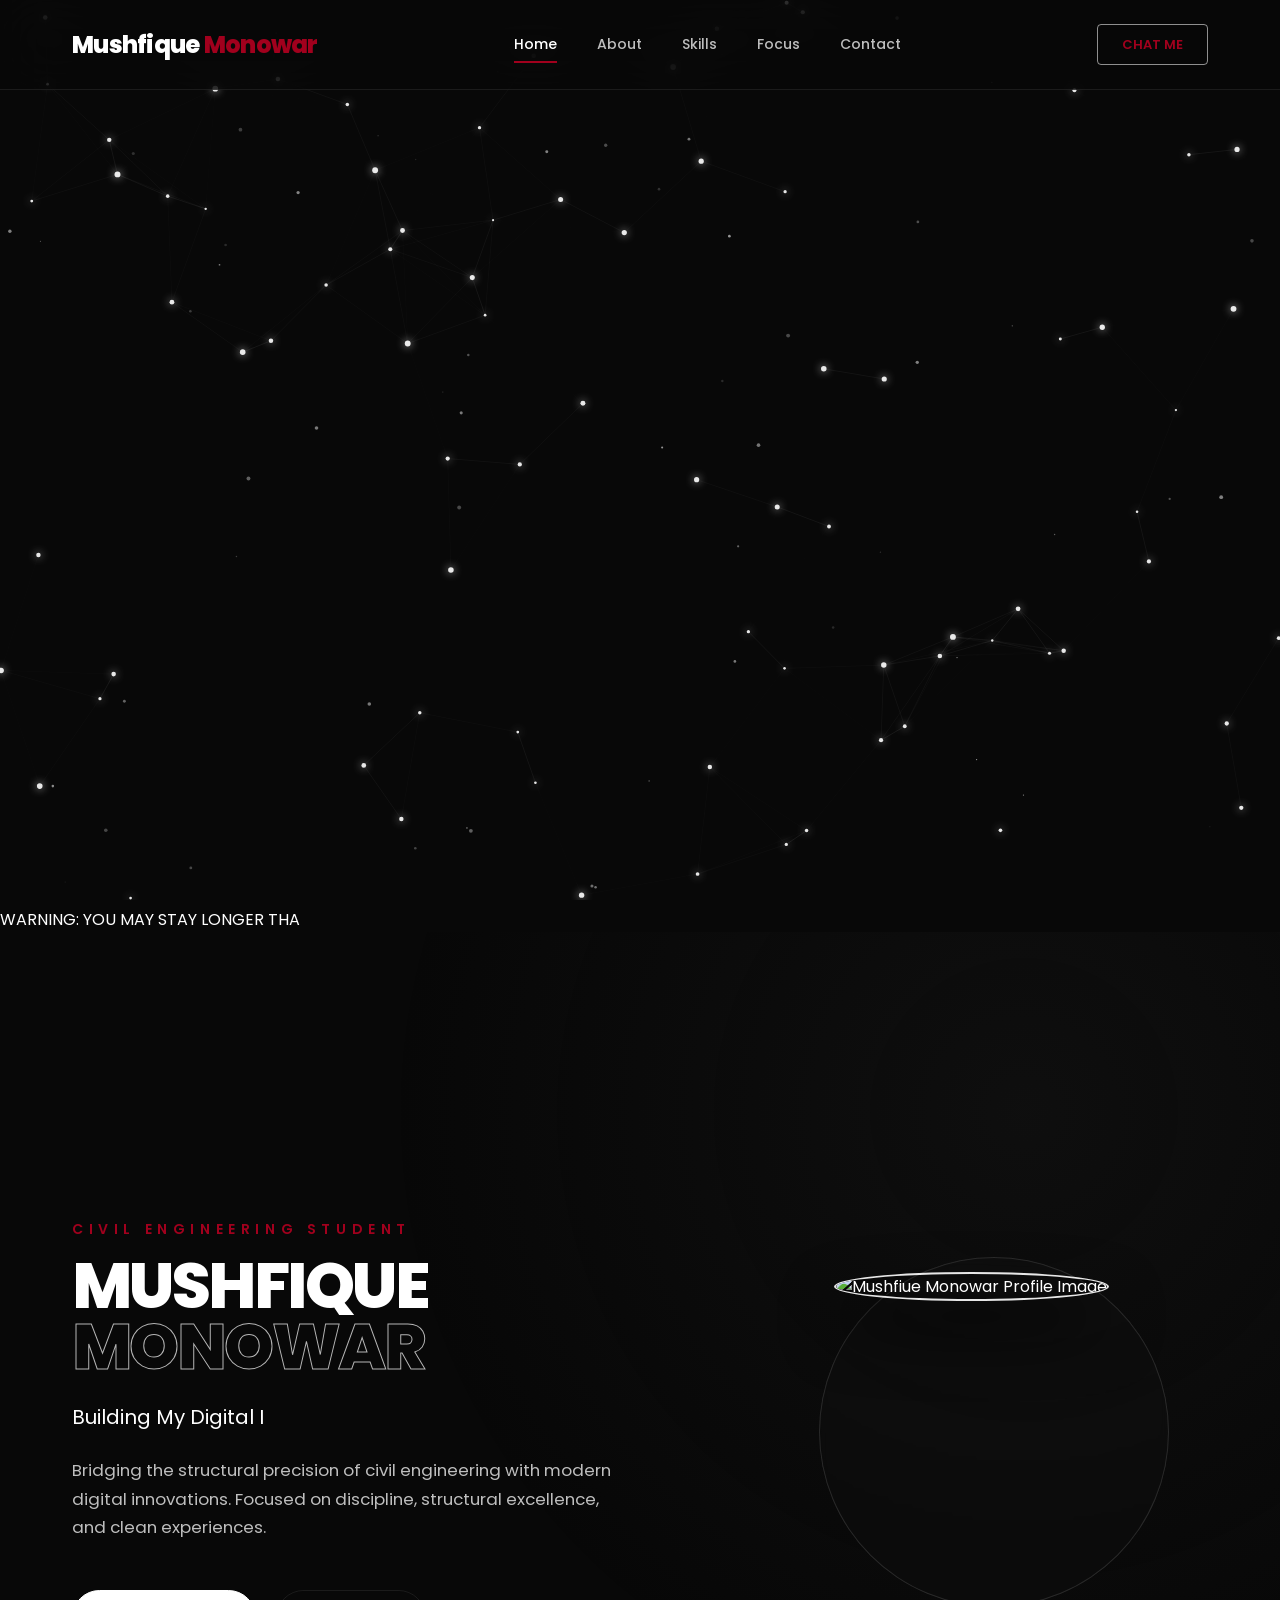
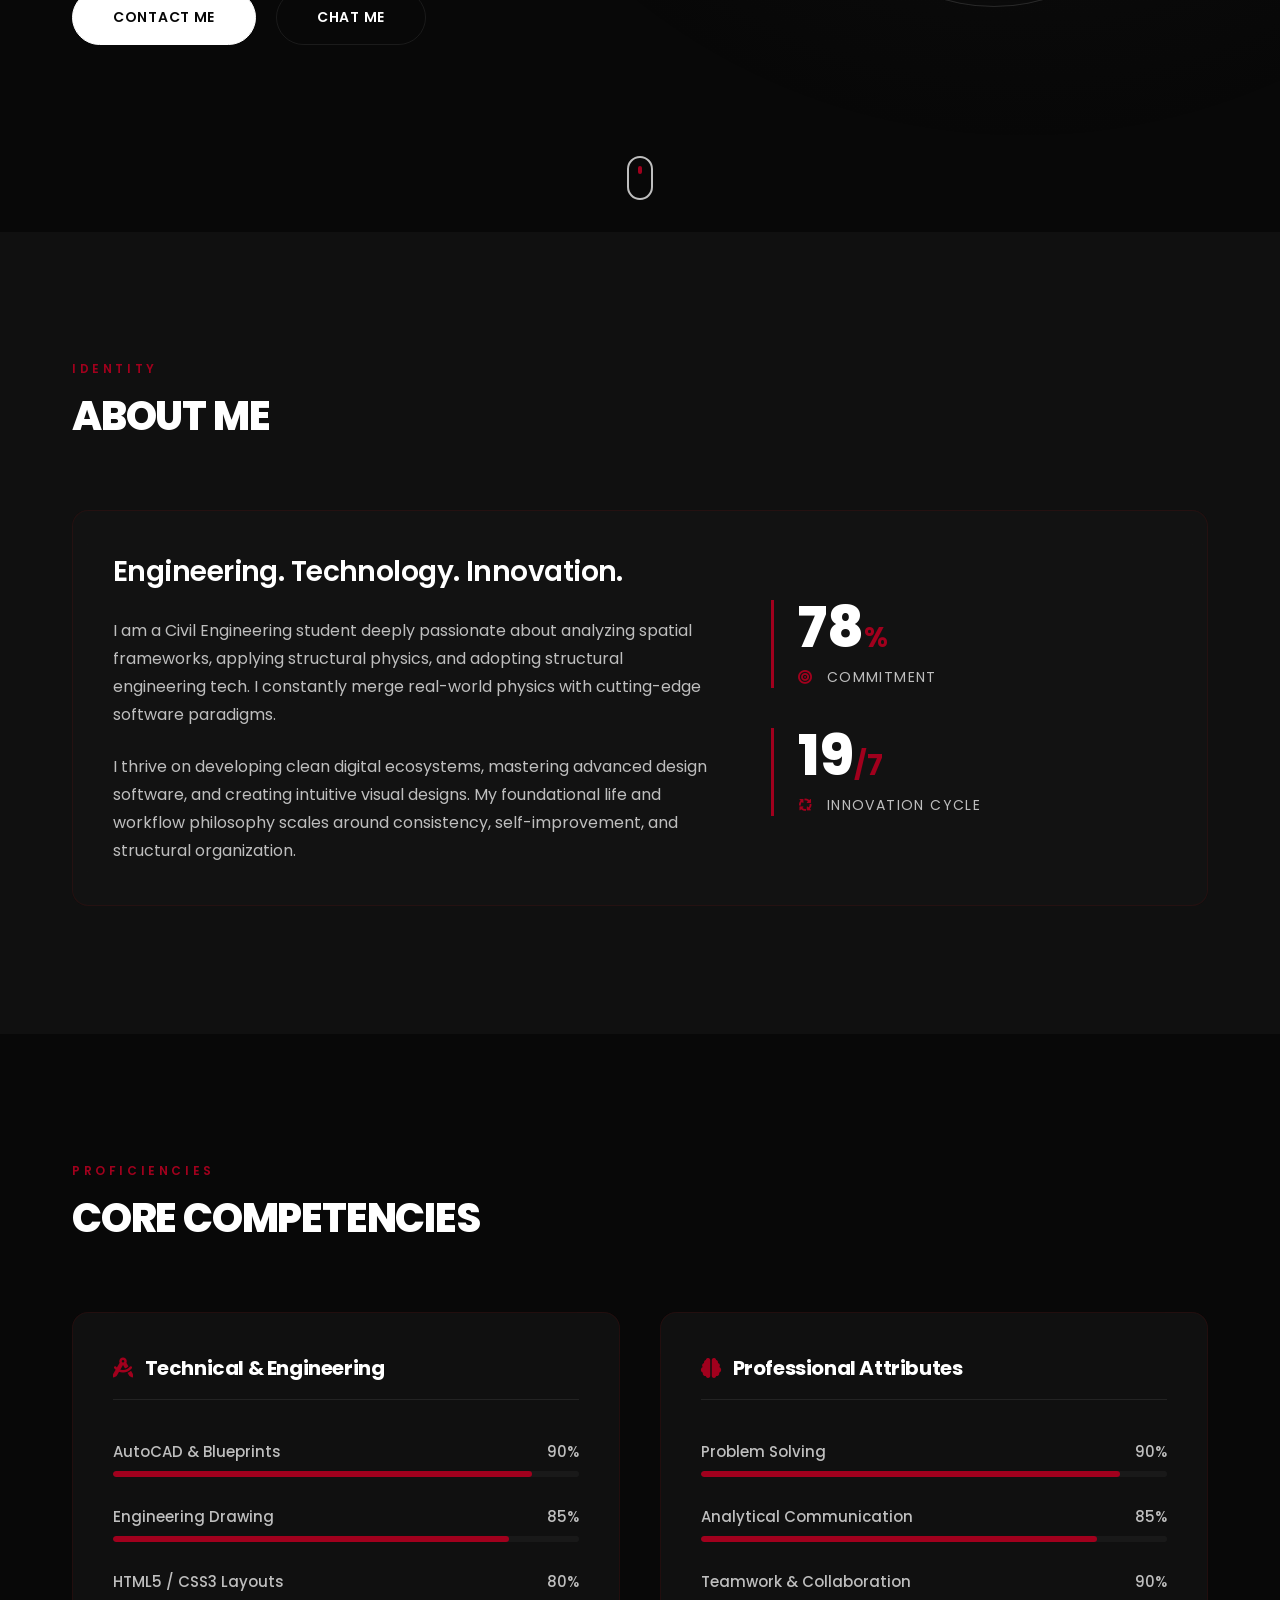
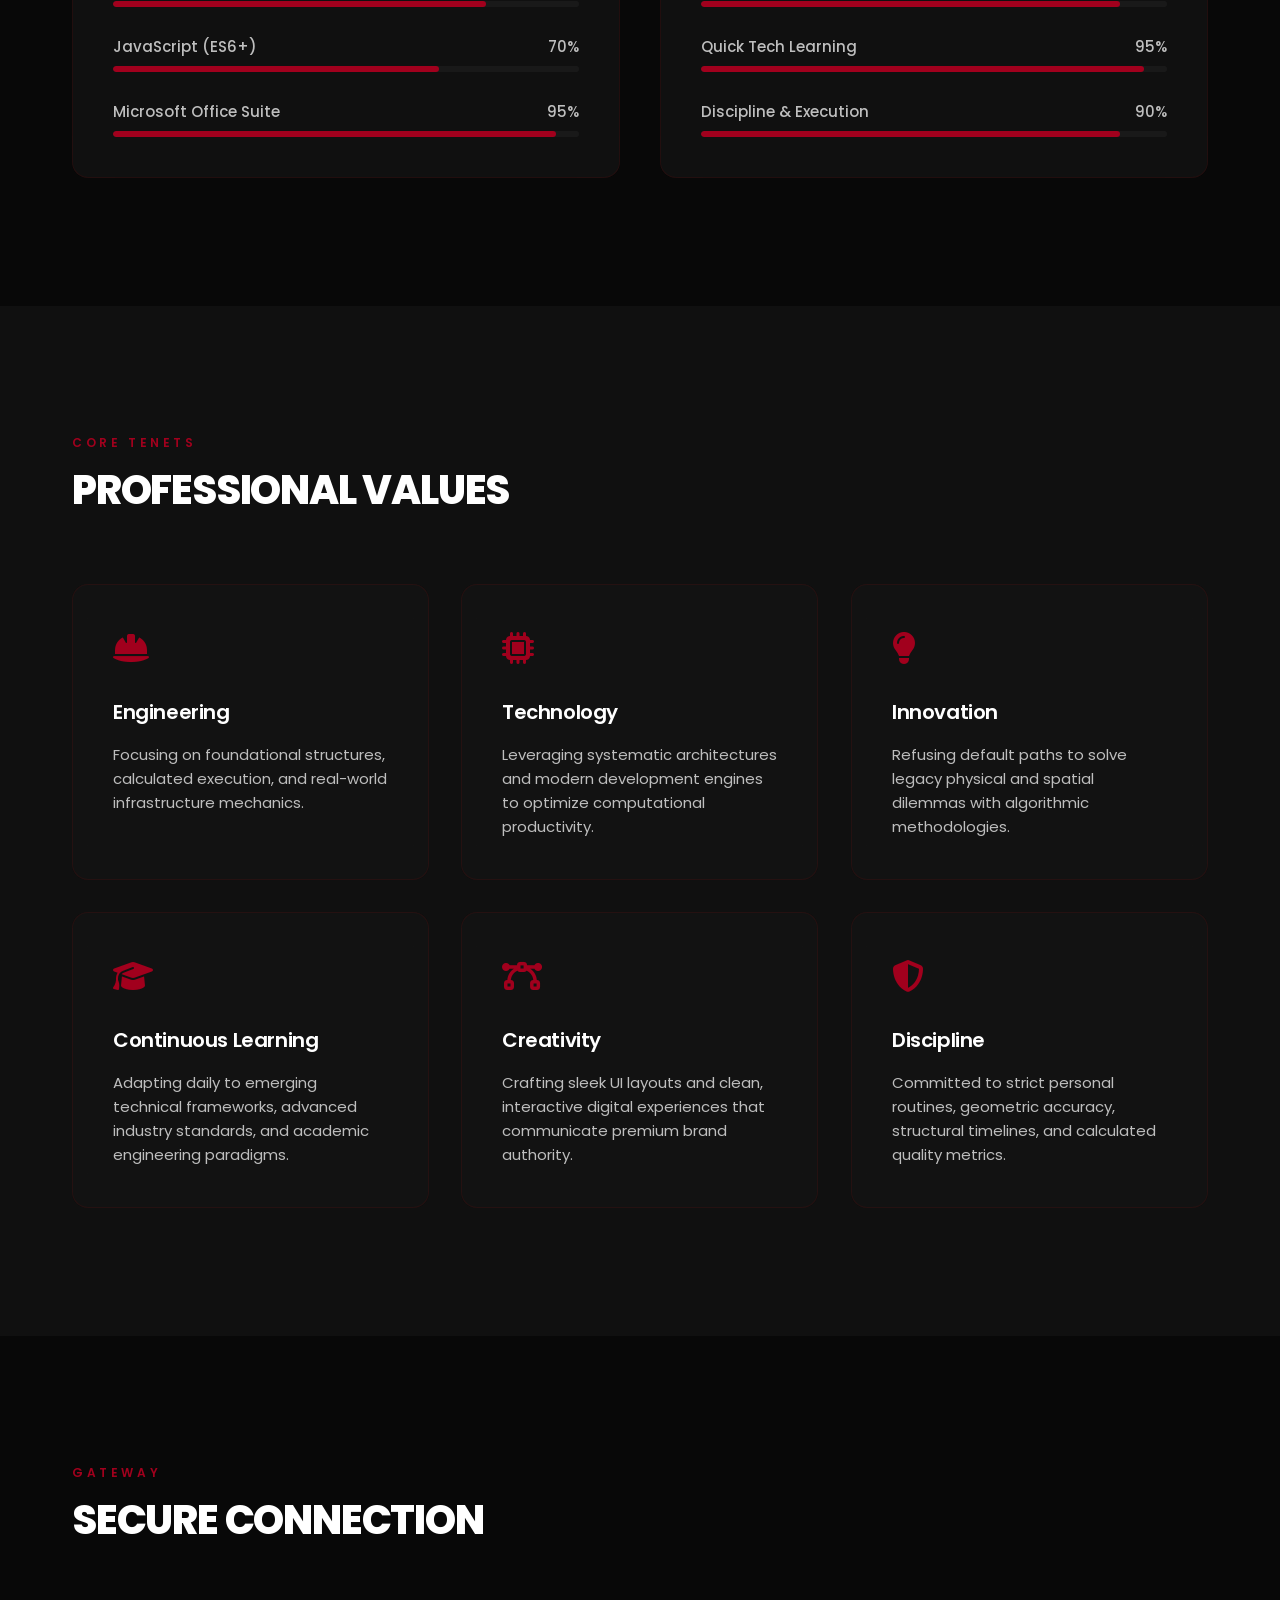
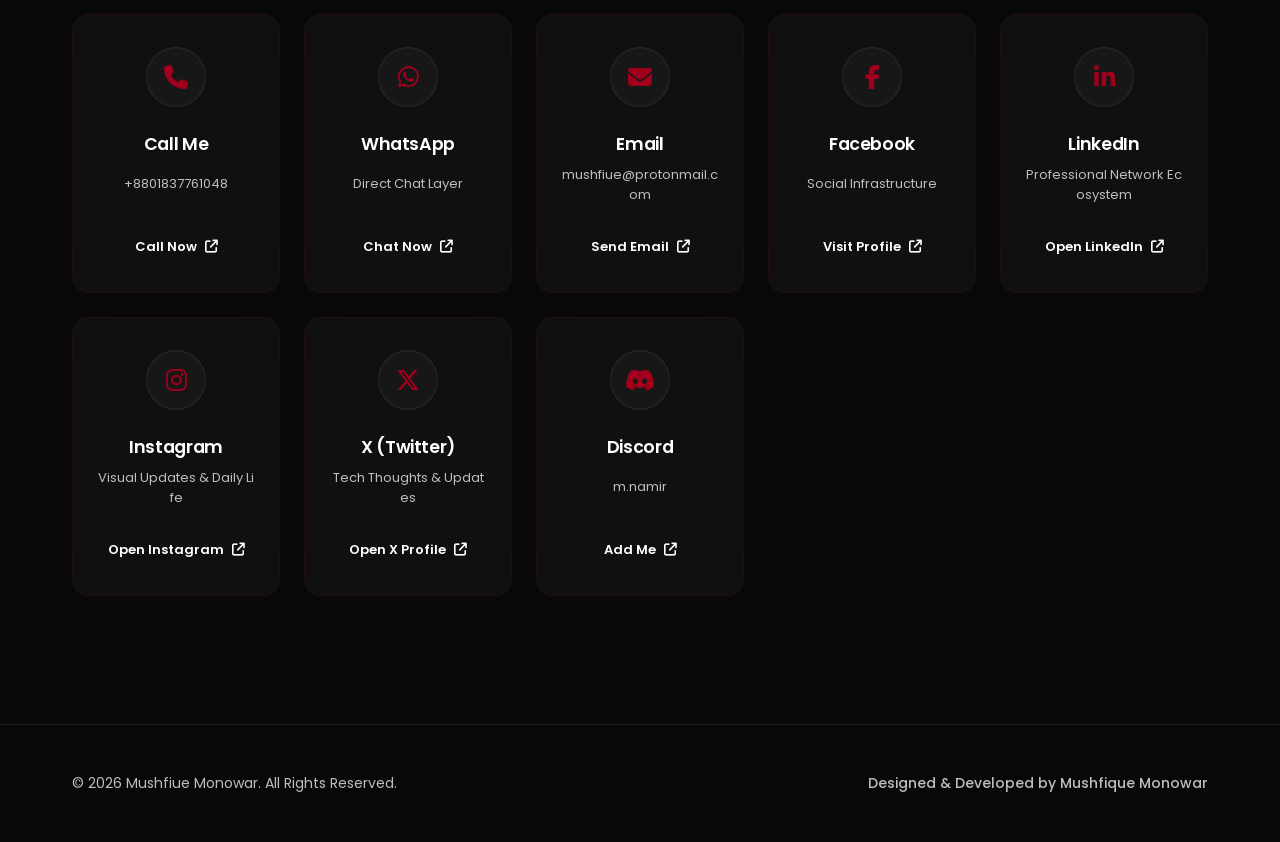
==== commit 9d9c542f: "Update index.html" ====
--- a/index.html
+++ b/index.html
@@ -70,7 +70,7 @@
                 <div class="hero-visual">
                     <div class="profile-container">
                         <div class="glass-ring"></div>
-                        <img src="https://github.com/mushfiquemonowar/Portfolio-/blob/main/assets/FB_IMG_1780842431028.jpg" alt="Mushfiue Monowar Profile Image" class="profile-img" loading="lazy">
+                        <img src="FB_IMG_1780842431028.jpg" alt="Mushfiue Monowar Profile Image" class="profile-img" loading="lazy">
                     </div>
                 </div>
             </div>
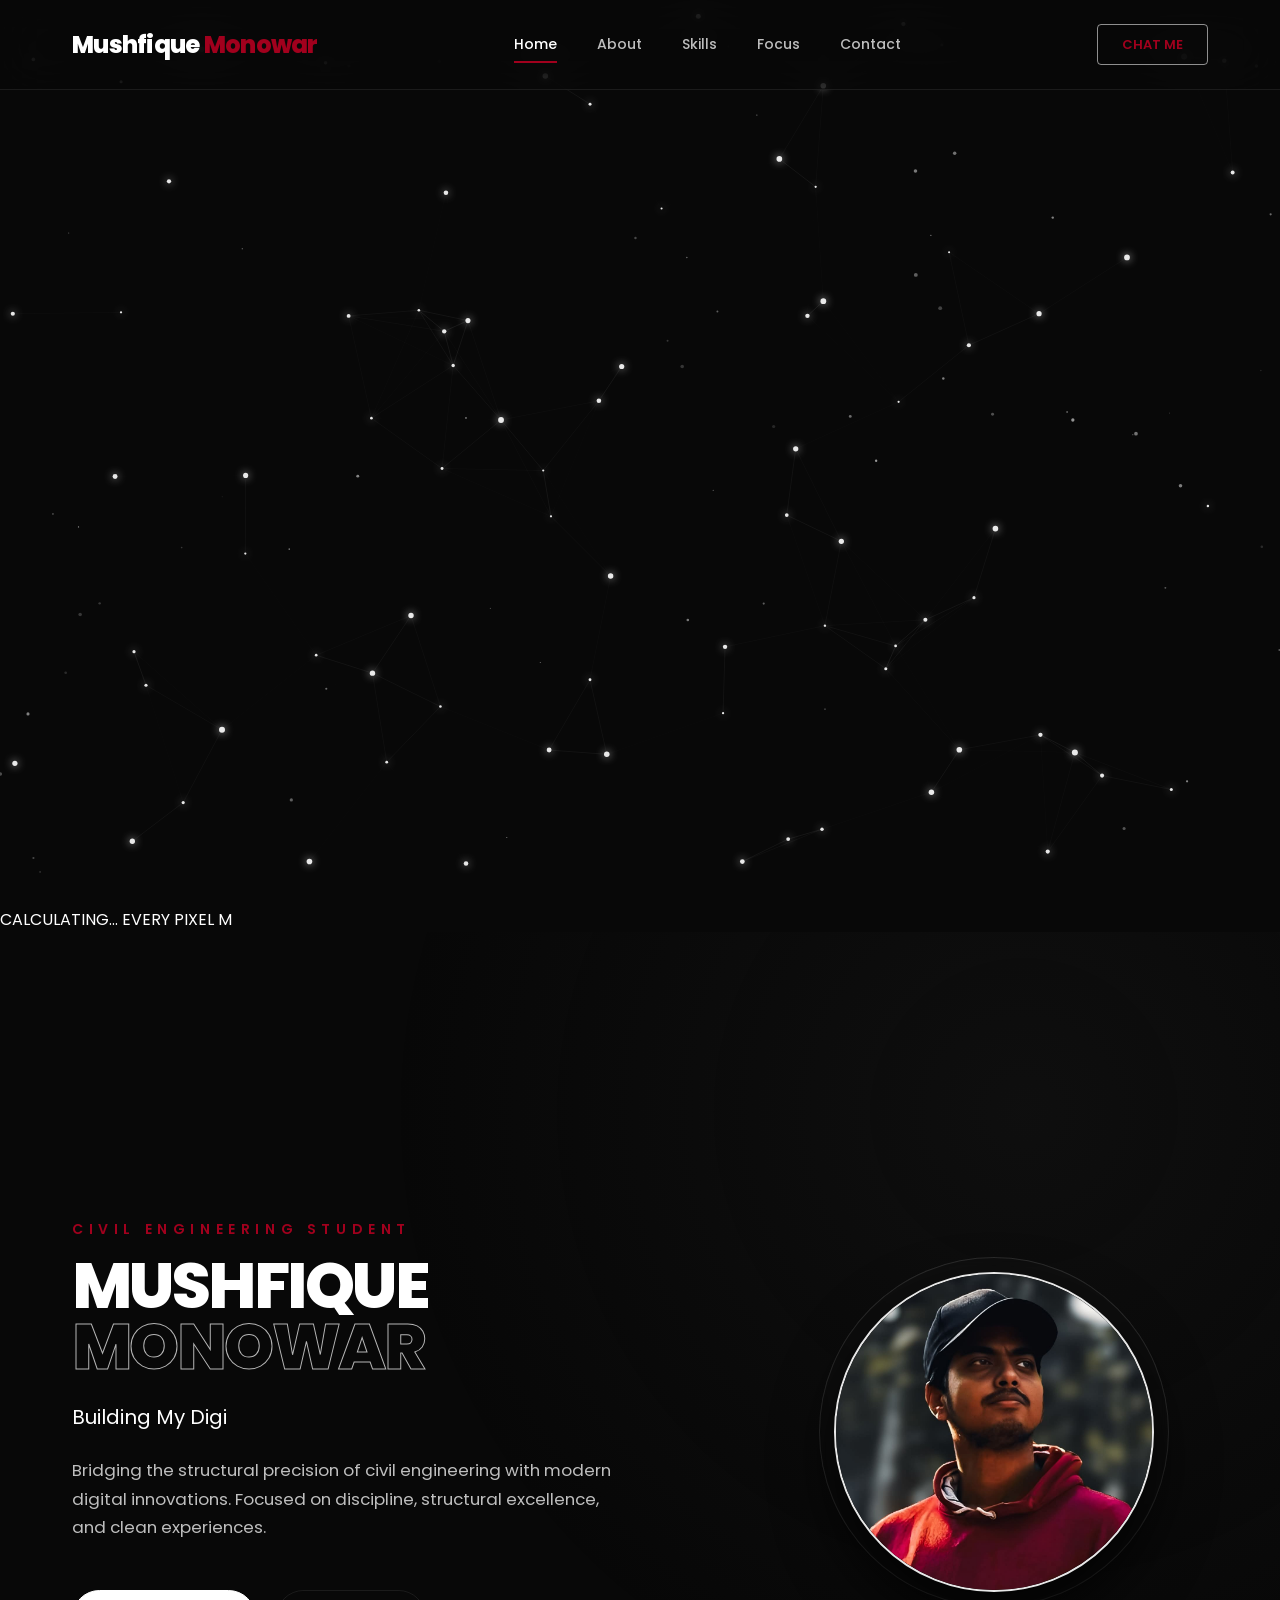
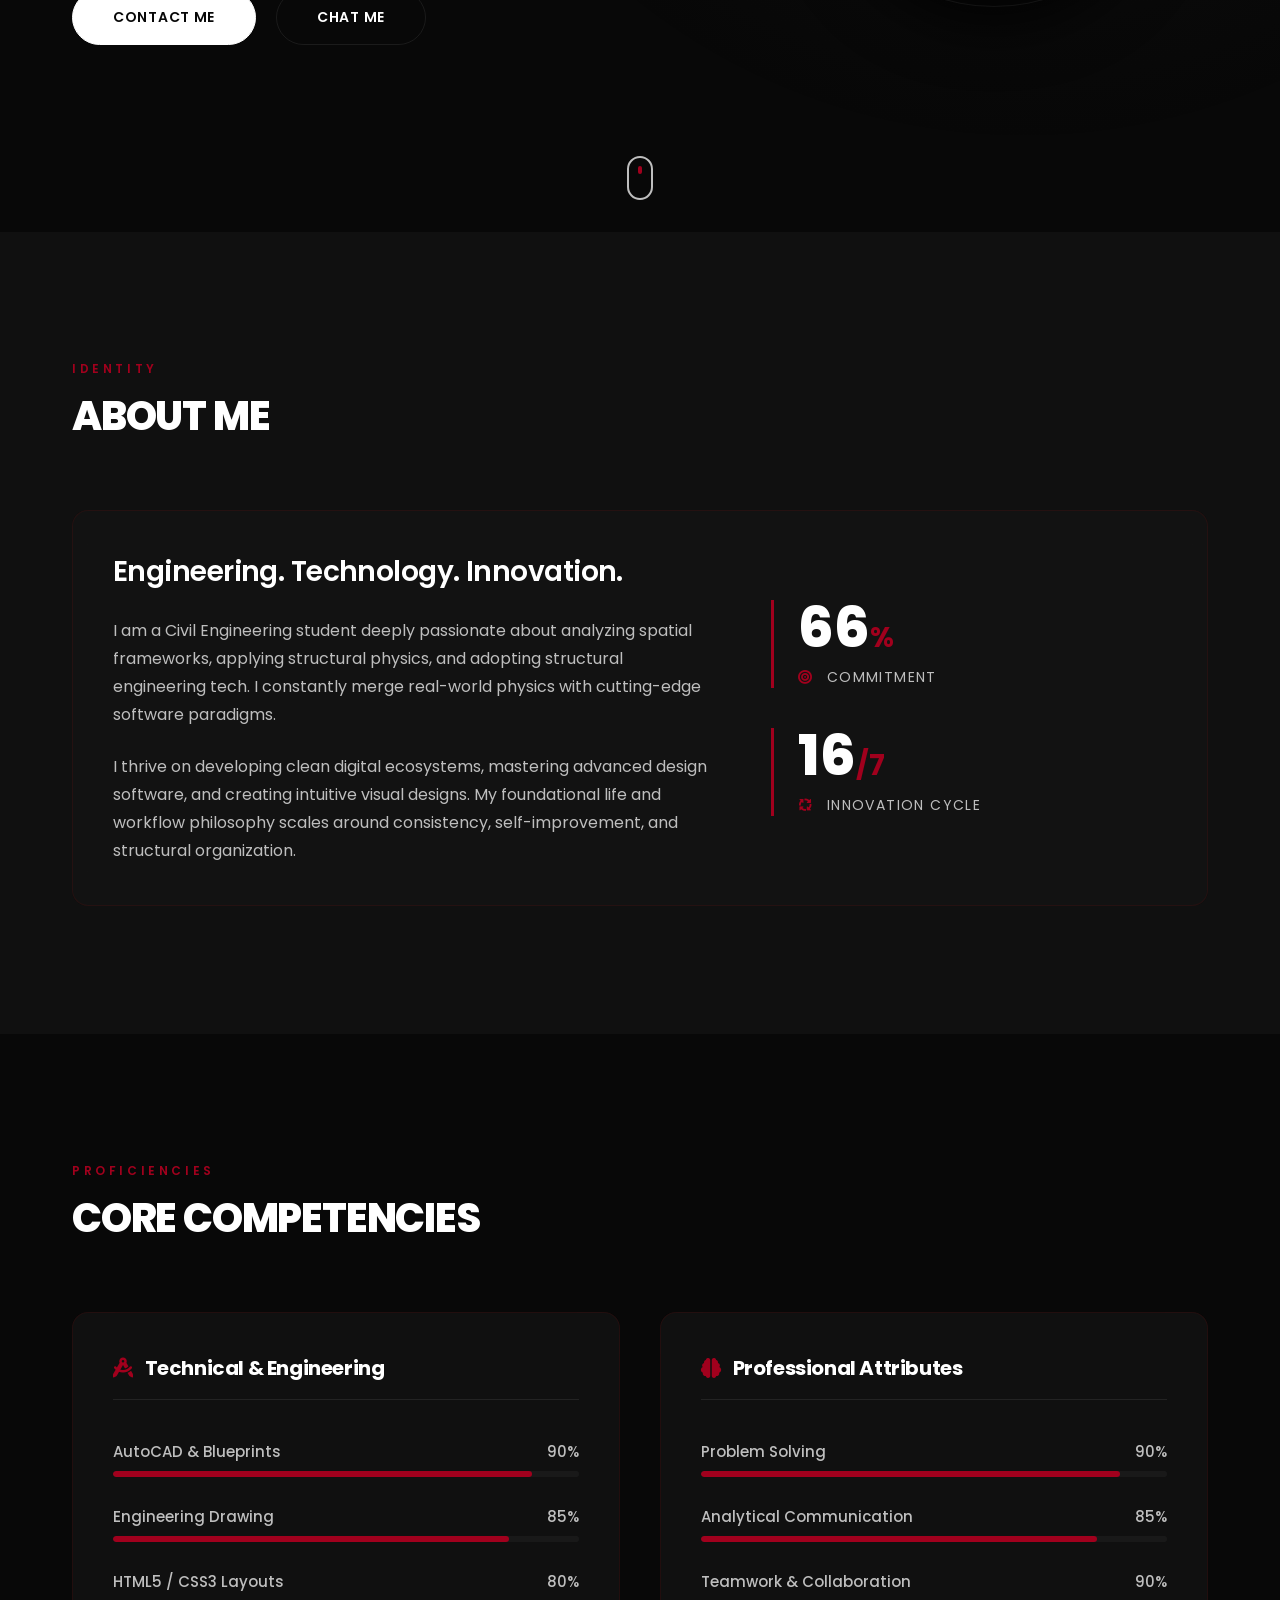
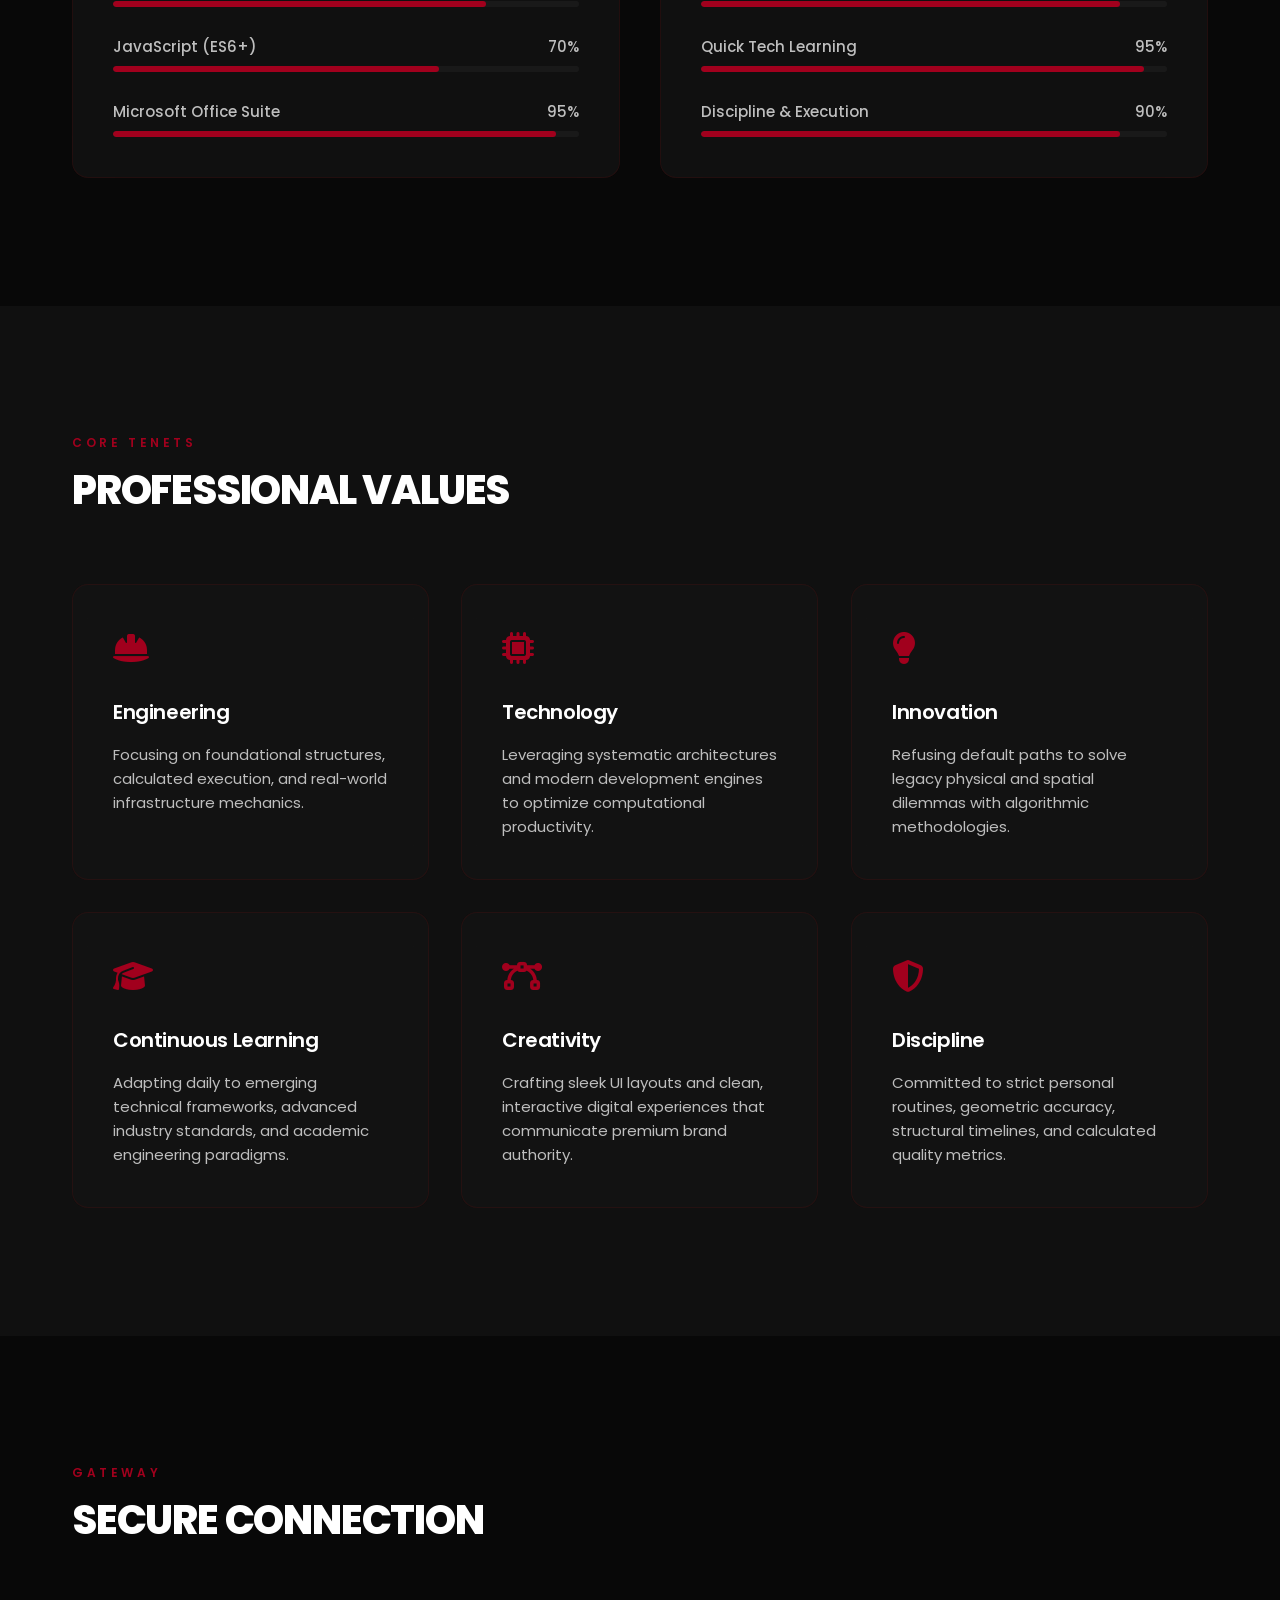
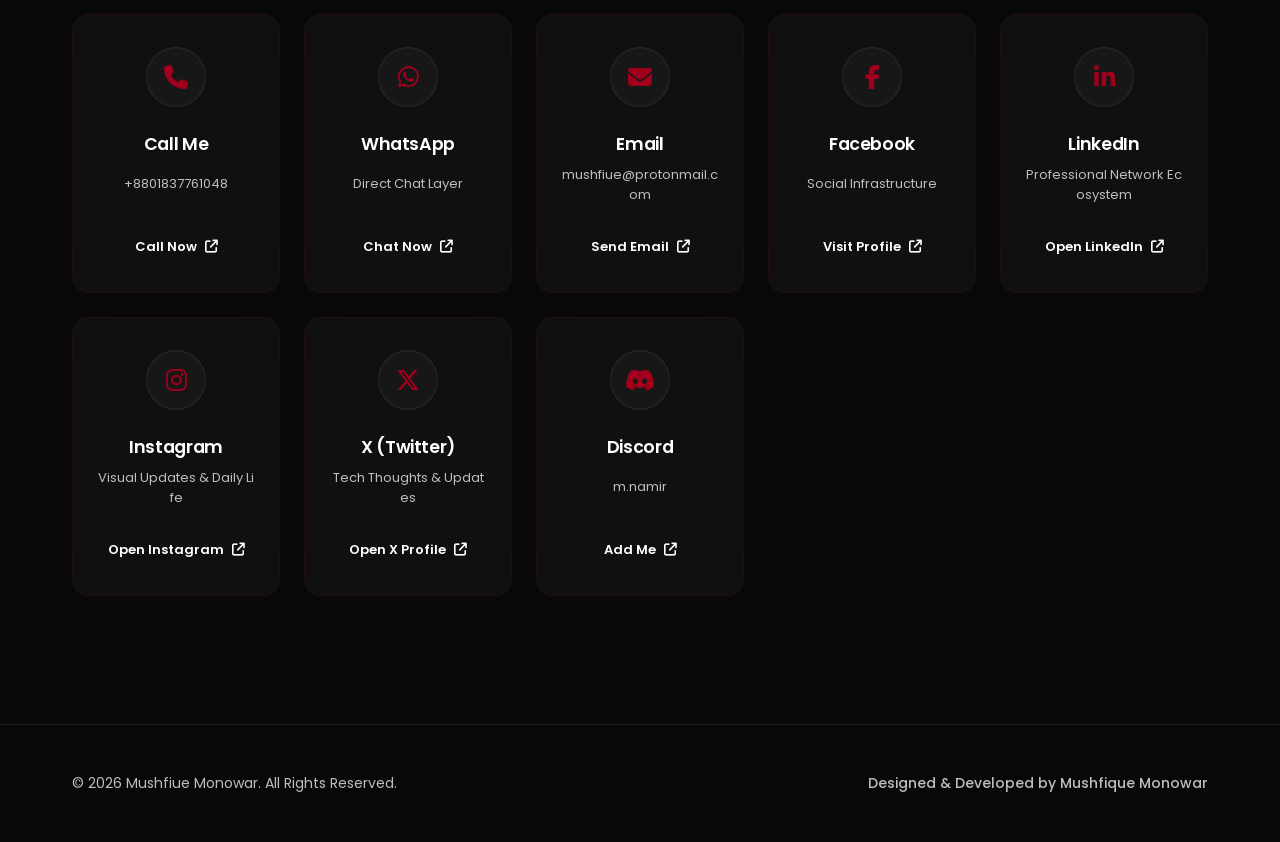
==== commit 57cd9739: "Update index.html" ====
--- a/index.html
+++ b/index.html
@@ -70,7 +70,7 @@
                 <div class="hero-visual">
                     <div class="profile-container">
                         <div class="glass-ring"></div>
-                        <img src="FB_IMG_1780842431028.jpg" alt="Mushfiue Monowar Profile Image" class="profile-img" loading="lazy">
+                        <img src="assets/FB_IMG_1780842431028.jpg" alt="Mushfiue Monowar Profile Image" class="profile-img" loading="lazy">
                     </div>
                 </div>
             </div>
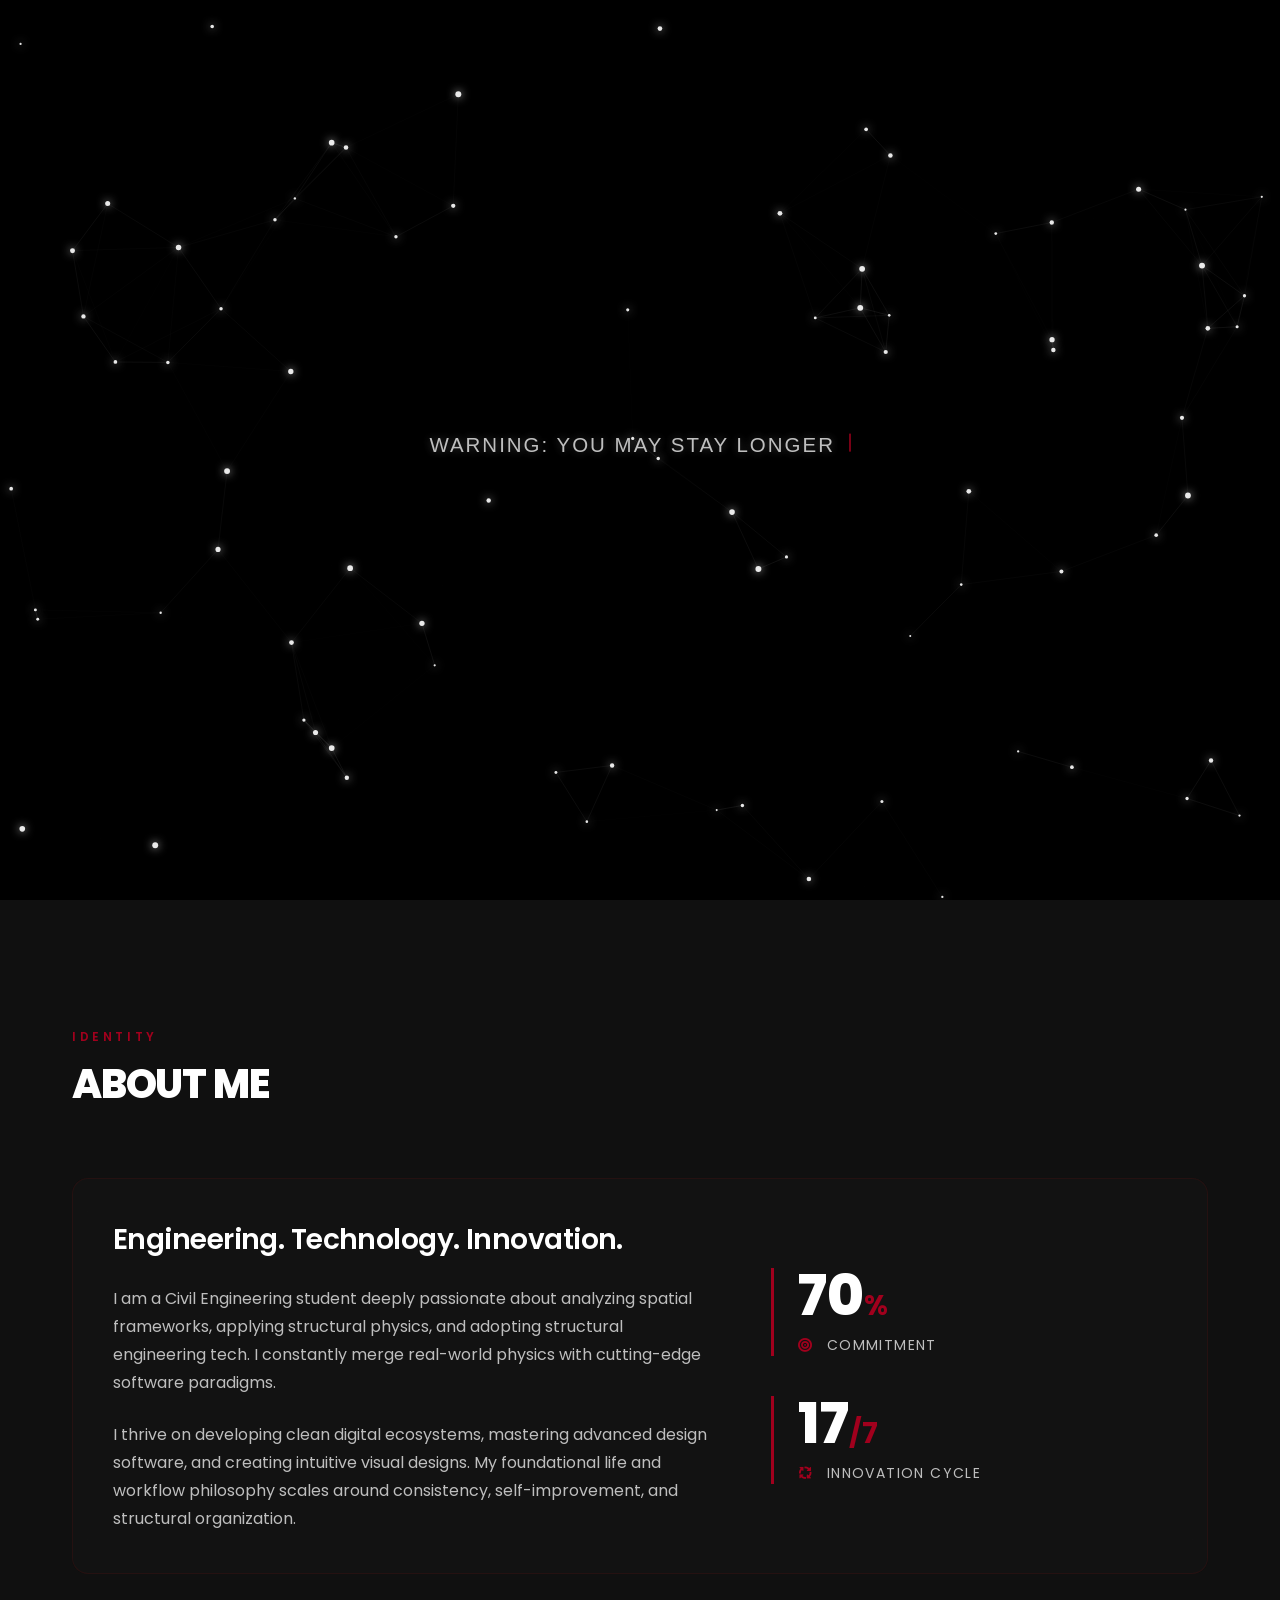
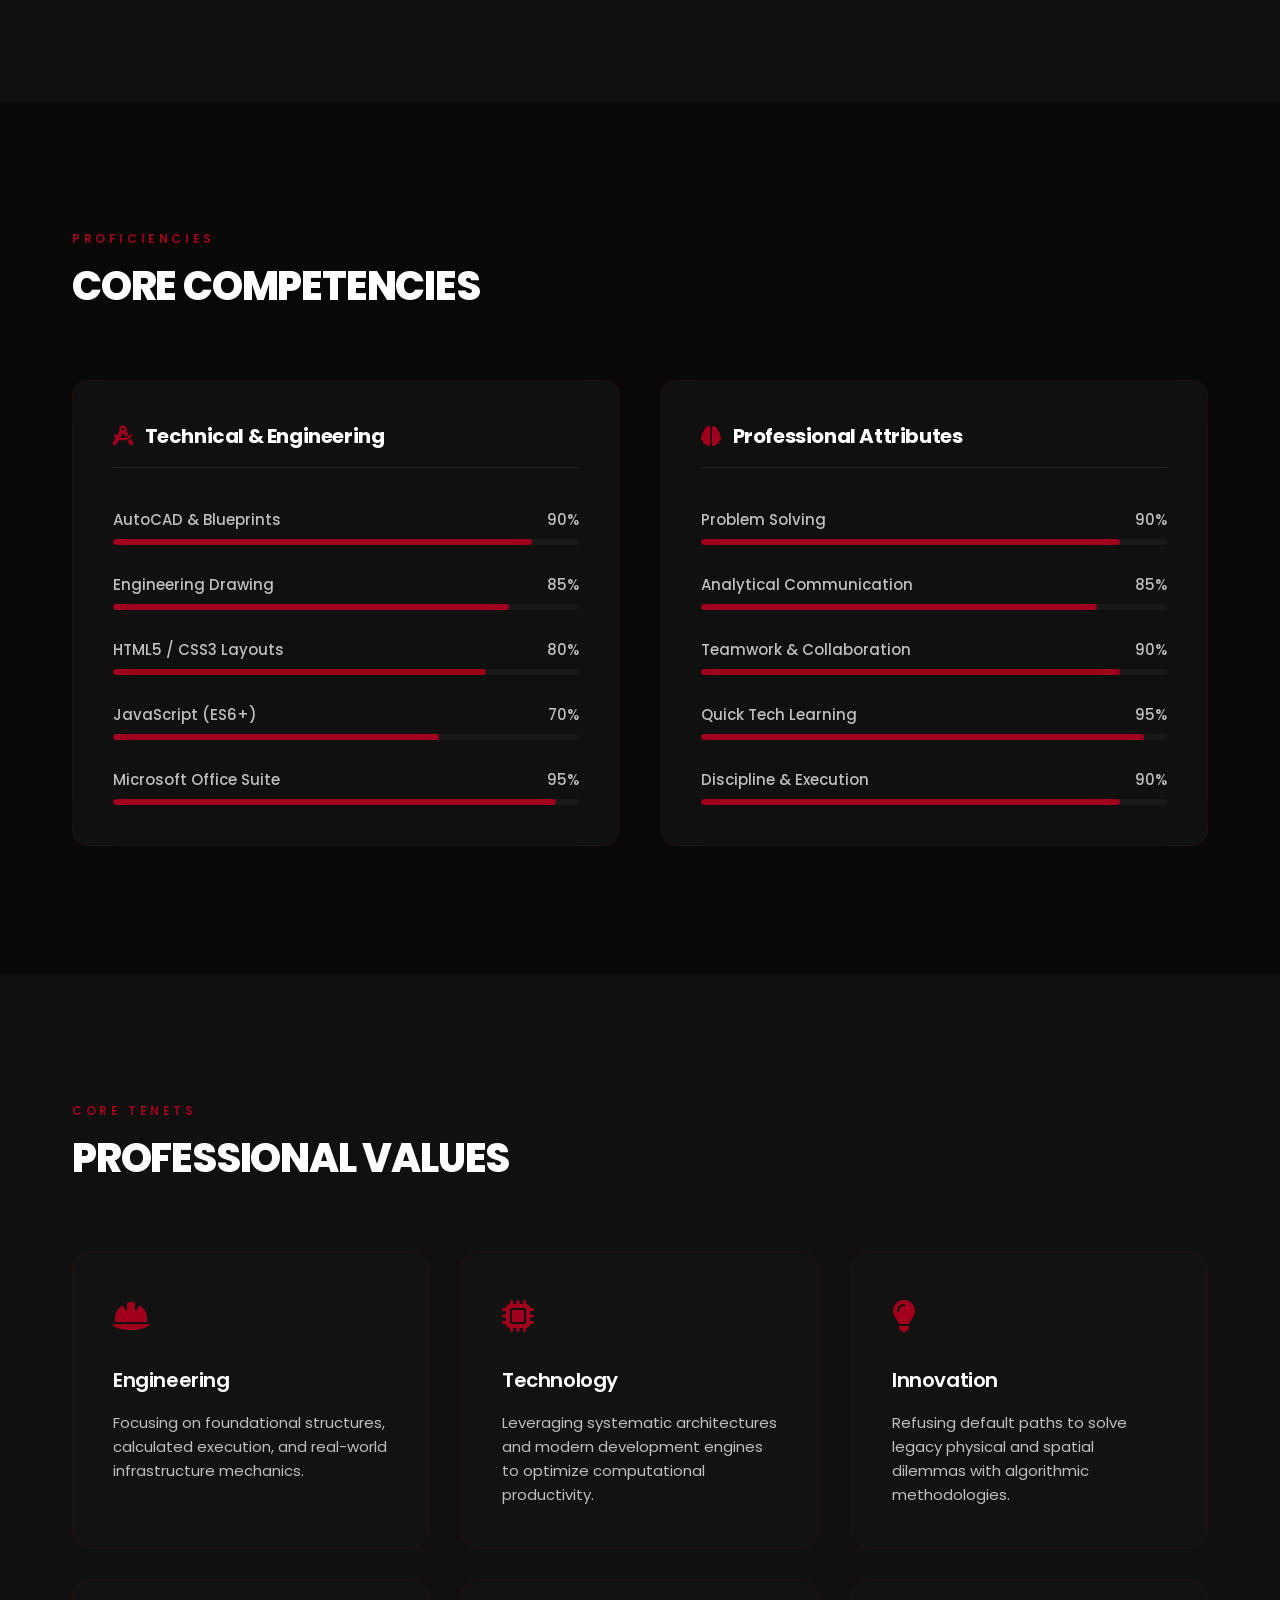
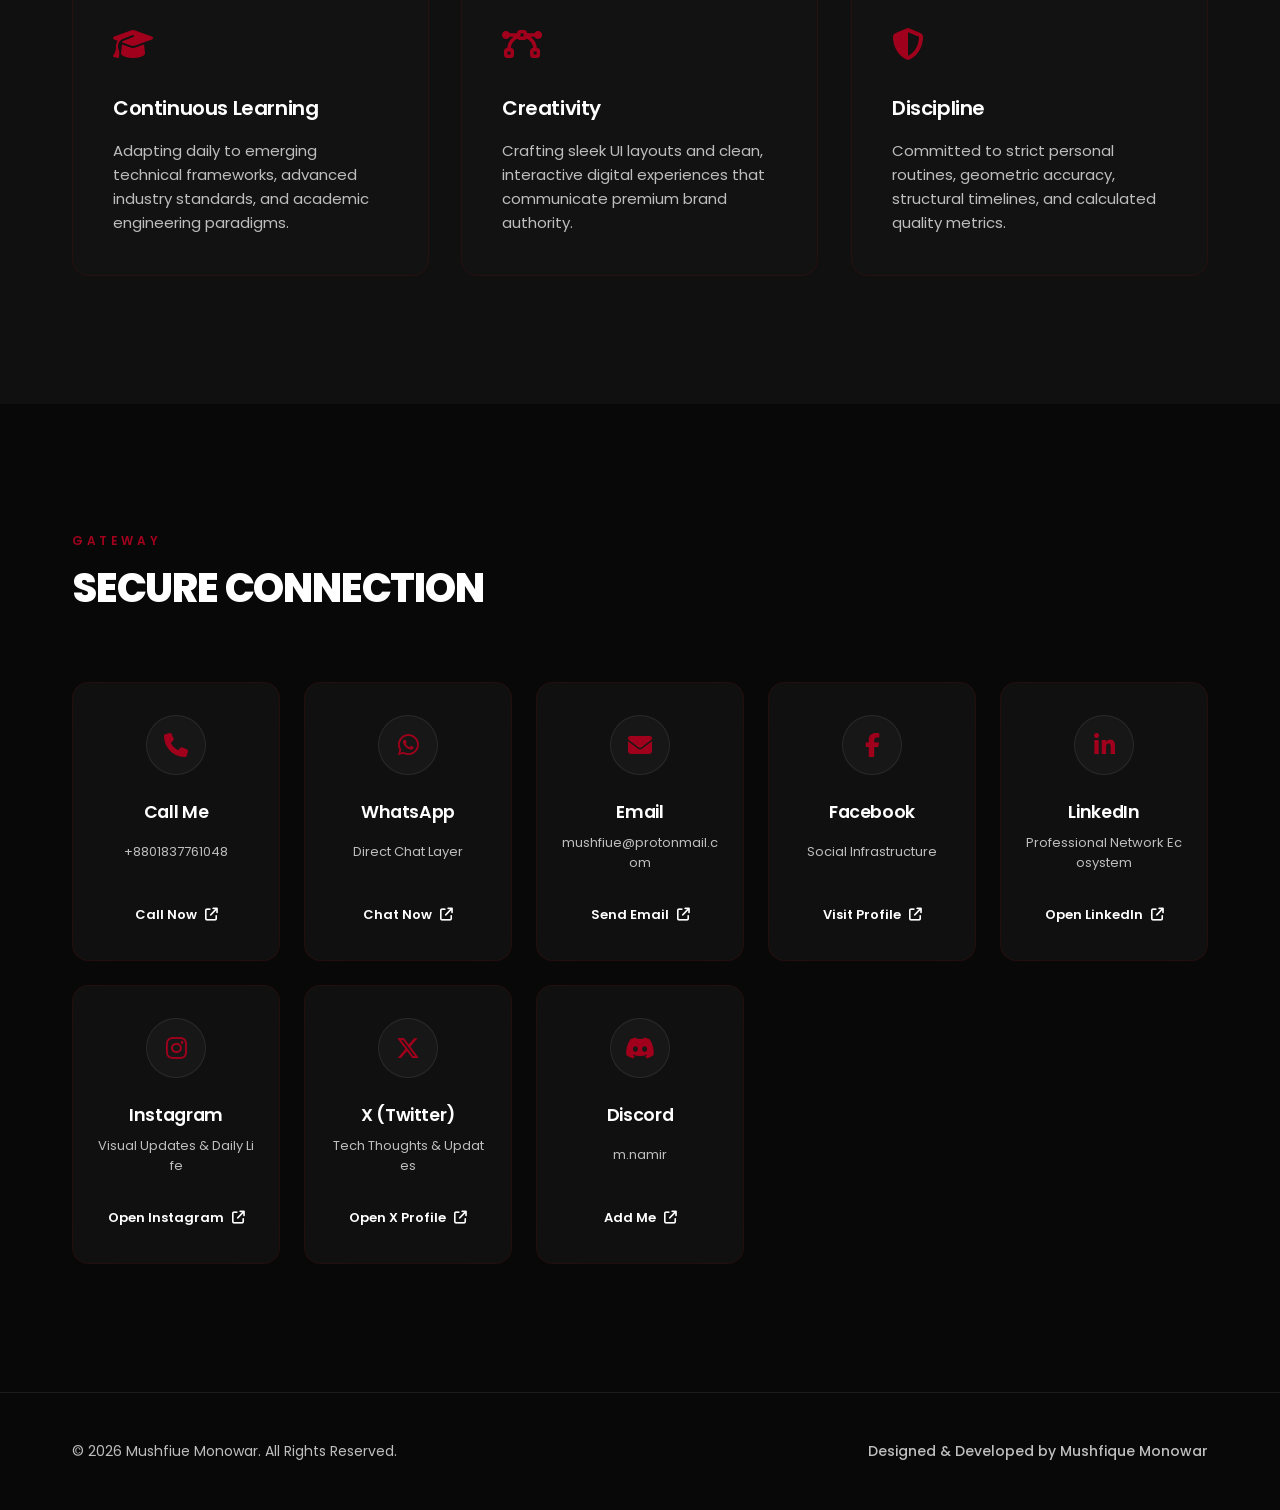
==== commit 9e2c9004: "Update index.html" ====
--- a/index.html
+++ b/index.html
@@ -70,17 +70,26 @@
                 <div class="hero-visual">
                     <div class="profile-container">
                         <div class="glass-ring"></div>
-                        <img src="assets/FB_IMG_1780842431028.jpg" alt="Mushfiue Monowar Profile Image" class="profile-img" loading="lazy">
-                    </div>
-                </div>
-            </div>
-            <div class="scroll-indicator">
-                <a href="#about" aria-label="Scroll to About Section">
-                    <div class="mouse">
-                        <div class="wheel"></div>
-                    </div>
-                </a>
-            </div>
+                        <img src="https://raw.githubusercontent.com/mushfiquemonowar/Portfolio-/refs/heads/main/assets/FB_IMG_1780842431028.jpg" alt="Mushfiue Monowar Profile Image" class="profile-img" loading="lazy">
+                    </div>
+                    
+                    <!-- মাউস আইকনটি এই মেইন জায়গায় থাকবে -->
+<div class="scroll-indicator">
+    <a href="#about" aria-label="Scroll to About Section">
+        <div class="mouse">
+            <div class="wheel"></div>
+        </div>
+    </a>
+</div>
+                    
+                    
+                    
+                    
+                    
+                    
+                </div>
+            </div>
+           
         </section>
 
         <section id="about" class="about-section scroll-reveal">
--- a/style.css
+++ b/style.css
@@ -99,19 +99,17 @@
 }
 
 /* Premium Card (Glassmorphism) */
-    .glass-card {
+.glass-card {
     background: var(--glass-bg);
     backdrop-filter: blur(20px);
     -webkit-backdrop-filter: blur(20px);
     border: 1px solid var(--glass-border);
     border-radius: 16px;
     padding: 2.5rem;
-    
     transition:
         transform .55s cubic-bezier(.16, 1, .3, 1),
         border-color .55s cubic-bezier(.16, 1, .3, 1),
         box-shadow .55s cubic-bezier(.16, 1, .3, 1);
-    
     will-change: transform;
 }
 
@@ -122,6 +120,7 @@
         0 20px 40px rgba(0, 0, 0, 0.4),
         0 0 30px var(--hover-glow);
 }
+
 /* Premium Buttons */
 .btn {
     display: inline-flex;
@@ -134,12 +133,12 @@
     text-transform: uppercase;
     text-decoration: none;
     border-radius: 50px;
-   transition:
-    transform .45s cubic-bezier(.16,1,.3,1),
-    box-shadow .45s ease,
-    background-color .4s ease,
-    border-color .4s ease,
-    color .4s ease;
+    transition:
+        transform .45s cubic-bezier(.16,1,.3,1),
+        box-shadow .45s ease,
+        background-color .4s ease,
+        border-color .4s ease,
+        color .4s ease;
     cursor: pointer;
     position: relative;
     overflow: hidden;
@@ -155,7 +154,7 @@
     background: transparent;
     color: var(--text-primary);
     box-shadow: 0 0 20px rgba(255, 255, 255, 0.2);
-transform: translateY(-2px) scale(1.02);
+    transform: translateY(-2px) scale(1.02);
 }
 
 .btn-secondary {
@@ -287,11 +286,11 @@
     height: 2px;
     background-color: var(--text-primary);
     transition:
-    transform .55s cubic-bezier(.16,1,.3,1),
-    box-shadow .55s cubic-bezier(.16,1,.3,1),
-    border-color .55s cubic-bezier(.16,1,.3,1),
-    background-color .45s ease,
-    color .45s ease;
+        transform .55s cubic-bezier(.16,1,.3,1),
+        box-shadow .55s cubic-bezier(.16,1,.3,1),
+        border-color .55s cubic-bezier(.16,1,.3,1),
+        background-color .45s ease,
+        color .45s ease;
 }
 
 /* ==========================================================================
@@ -303,6 +302,7 @@
     align-items: center;
     position: relative;
     padding-top: 100px;
+    padding-bottom: 2rem;
     background: radial-gradient(circle at 80% 20%, rgba(21,21,21,0.5) 0%, transparent 50%);
 }
 
@@ -673,6 +673,11 @@
     border-bottom-color: var(--accent-color);
 }
 
+/* Mobile Contact Bar - Default Desktop Hidden State */
+.mobile-contact-bar {
+    display: none;
+}
+
 /* ==========================================================================
    FOOTER ARCHITECTURE
    ========================================================================== */
@@ -709,7 +714,111 @@
 }
 
 /* ==========================================================================
-   RESPONSIVE LAYOUT CONSTRAINTS
+   GLOBAL FIXED PREMIUM GEOMETRY PRELOADER
+   ========================================================================== */
+#preloader {
+    position: fixed !important;
+    inset: 0 !important;
+    width: 100vw !important;
+    height: 100vh !important;
+    background: #000000 !important;
+    z-index: 999999 !important;
+    overflow: hidden !important;
+    display: flex !important;
+    justify-content: center !important;
+    align-items: center !important;
+    transition: opacity .9s ease, visibility .9s ease !important;
+}
+
+#preloader.hide {
+    opacity: 0 !important;
+    visibility: hidden !important;
+    pointer-events: none !important;
+}
+
+#loaderCanvas {
+    position: absolute !important;
+    inset: 0 !important;
+    width: 100% !important;
+    height: 100% !important;
+}
+
+.loader-overlay {
+    position: absolute !important;
+    top: 50% !important;
+    left: 50% !important;
+    transform: translate(-50%, -50%) !important;
+    z-index: 5 !important;
+    display: flex !important;
+    flex-direction: column !important;
+    justify-content: center !important;
+    align-items: center !important;
+    width: 100% !important;
+    text-align: center !important;
+}
+
+.loader-status {
+    display: flex !important;
+    justify-content: center !important;
+    align-items: center !important;
+    gap: 12px !important;
+    width: 100% !important;
+    color: var(--accent-color);
+    font-size: .82rem;
+    letter-spacing: 5px;
+    font-weight: 600;
+    text-transform: uppercase;
+    opacity: .75;
+    margin-bottom: 10px;
+}
+
+.loader-text {
+    color: #FFFFFF !important;
+    font-size: 1.28rem !important;
+    font-weight: 500 !important;
+    letter-spacing: 2px !important;
+    line-height: 1.6 !important;
+    text-align: center !important;
+    font-family: 'Montserrat', sans-serif !important;
+    max-width: 90vw !important;
+    padding: 0 20px !important;
+    white-space: normal !important;
+    word-break: break-word !important;
+    overflow-wrap: break-word !important;
+    text-shadow: 0 0 8px rgba(255, 255, 255, 0.33), 0 0 18px rgba(255, 30, 30, 0.06);
+}
+
+.loader-text::after {
+    content: "" !important;
+    display: inline-block !important;
+    width: 2px !important;
+    height: 18px !important;
+    margin-left: 6px !important;
+    background: var(--accent-color) !important;
+    animation: cursorBlink .8s infinite !important;
+}
+
+@keyframes cursorBlink {
+    0%, 100% { opacity: 0; }
+    50% { opacity: 1; }
+}
+
+.loader-dot {
+    width: 10px !important;
+    height: 10px !important;
+    border-radius: 50% !important;
+    background: var(--accent-color) !important;
+    box-shadow: 0 0 10px var(--accent-color), 0 0 25px var(--accent-color) !important;
+    animation: loaderPulse 1.5s infinite !important;
+}
+
+@keyframes loaderPulse {
+    0%, 100% { transform: scale(.6); opacity: .4; }
+    50% { transform: scale(1.3); opacity: 1; }
+}
+
+/* ==========================================================================
+   RESPONSIVE LAYOUT CONSTRAINTS (MEDIA QUERIES)
    ========================================================================== */
 @media (max-width: 1100px) {
     .contact-grid {
@@ -718,23 +827,42 @@
 }
 
 @media (max-width: 992px) {
+    .hero-section {
+        padding-bottom: 6rem; /* হিরো সেকশনের নিচে পর্যাপ্ত গ্যাপ যোগ করা হয়েছে */
+    }
     .hero-grid {
         grid-template-columns: 1fr;
-        gap: 3rem;
+        gap: 3rem; /* গ্রিড গ্যাপ বৃদ্ধি করা হয়েছে */
         text-align: center;
+    }
+    .hero-content {
+        order: 2;
+    }
+    .hero-visual {
+        order: 1;
+        position: relative;
+        padding-bottom: 80px; /* স্ক্রল ইন্ডিকেটরের জন্য স্পেস */
     }
     .hero-description { margin-left: auto; margin-right: auto; }
     .hero-cta-group { display: flex; justify-content: center; }
     .about-grid { grid-template-columns: 1fr; gap: 3rem; }
     .skills-grid { grid-template-columns: 1fr; }
     .features-grid { grid-template-columns: repeat(2, 1fr); }
+
+    .scroll-indicator {
+        position: absolute !important;
+        bottom: 0 !important;
+        top: auto !important;
+        left: 50% !important;
+        transform: translateX(-50%) !important;
+        z-index: 15 !important;
+    }
 }
 
 @media (max-width: 768px) {
     html { font-size: 14px; }
     .section-header { margin-bottom: 2.5rem; }
 
-    /* Responsive Header & Hamburger Navigation Menu */
     .hamburger-menu { display: flex; }
     .nav-menu {
         position: fixed;
@@ -768,290 +896,51 @@
         text-decoration: none;
     }
 
-    .contact-grid { grid-template-columns: repeat(2, 1fr); }
     .footer-content { flex-direction: column; gap: 1rem; text-align: center; }
+    .loader-status { font-size: .68rem; letter-spacing: 3px; }
+    
+    .contact-grid {
+        display: none !important;
+    }
+
+    /* মোবাইল চ্যাট/কন্টাক্ট বার - ওভারল্যাপ রোধ করতে মার্জিন বৃদ্ধি */
+    .mobile-contact-bar {
+        display: flex !important;
+        justify-content: center;
+        align-items: center;
+        gap: 18px;
+        flex-wrap: wrap;
+        margin-top: 2rem; /* এবাউট সেকশনের থেকে দূরত্ব বাড়াতে মার্জিন টপ বাড়ানো হয়েছে */
+        margin-bottom: 3rem; /* নিচের এলিমেন্ট থেকে দূরত্ব বজায় রাখতে মার্জিন বটম যোগ করা হয়েছে */
+        padding: 20px 0;
+    }
+
+    .contact-circle {
+        width: 60px;
+        height: 60px;
+        border-radius: 50%;
+        display: flex;
+        justify-content: center;
+        align-items: center;
+        text-decoration: none;
+        background: rgba(255,255,255,.04);
+        border: 1px solid rgba(255,255,255,.08);
+        color: var(--accent-color);
+        font-size: 22px;
+        transition: all .35s var(--transition-smooth);
+    }
+
+    .contact-circle:hover, .contact-circle:active {
+        transform: translateY(-4px) scale(1.08);
+        background: var(--accent-color);
+        color: #fff;
+        box-shadow: 0 0 25px var(--hover-glow);
+    }
 }
 
 @media (max-width: 480px) {
-    .features-grid, .contact-grid { grid-template-columns: 1fr; }
+    .features-grid { grid-template-columns: 1fr; }
     .hero-cta-group { flex-direction: column; gap: 1rem; width: 100%; }
     .btn-secondary { margin-left: 0; }
     .profile-container { width: 260px; height: 260px; }
 }
-/* Mobile Contact Bar */
-
-.mobile-contact-bar{
-    display:none;
-}
-
-@media (max-width:768px){
-
-    /* Hide old cards */
-    .contact-grid{
-        display:none;
-    }
-
-    .mobile-contact-bar{
-        display:flex;
-        justify-content:center;
-        align-items:center;
-        gap:18px;
-        flex-wrap:wrap;
-        margin-top:10px;
-        padding:20px 0;
-    }
-
-    .contact-circle{
-        width:60px;
-        height:60px;
-        border-radius:50%;
-        display:flex;
-        justify-content:center;
-        align-items:center;
-        text-decoration:none;
-
-        background:rgba(255,255,255,.04);
-        border:1px solid rgba(255,255,255,.08);
-
-        color:var(--accent-color);
-        font-size:22px;
-
-        transition:all .35s var(--transition-smooth);
-    }
-
-    .contact-circle:hover,
-    .contact-circle:active{
-        transform:translateY(-4px) scale(1.08);
-
-        background:var(--accent-color);
-        color:#fff;
-
-        box-shadow:0 0 25px var(--hover-glow);
-    }
-
-    /*=========================
-PRELOADER
-=========================*/
-
-#preloader{
-    position:fixed;
-    inset:0;
-    background:#000;
-    display:flex;
-    justify-content:center;
-    align-items:center;
-    z-index:999999;
-    transition:opacity .8s ease,visibility .8s;
-}
-
-#preloader.hide{
-    opacity:0;
-    visibility:hidden;
-}
-
-.loader-svg{
-    width:180px;
-    height:180px;
-}
-
-.shape{
-    fill:none;
-    stroke:#8b0000;
-    stroke-width:2;
-    stroke-linecap:round;
-    stroke-linejoin:round;
-
-    stroke-dasharray:600;
-    stroke-dashoffset:600;
-
-    animation:
-    draw 1.2s ease forwards,
-    glow 1.5s infinite alternate;
-}
-
-.square{
-    animation-delay:.15s;
-}
-
-.triangle{
-    animation-delay:.3s;
-}
-
-.loader-svg{
-    animation:rotateLoader 3s linear infinite;
-}
-
-@keyframes draw{
-    to{
-        stroke-dashoffset:0;
-    }
-}
-
-@keyframes glow{
-
-    from{
-        filter:drop-shadow(0 0 0px #8b0000);
-    }
-
-    to{
-        filter:
-        drop-shadow(0 0 10px #8b0000)
-        drop-shadow(0 0 20px #8b0000);
-    }
-
-}
-/*==================================
- PREMIUM GEOMETRY PRELOADER
-==================================*/
-
-#preloader{
-    position:fixed;
-    inset:0;
-    width:100%;
-    height:100%;
-    background:#000;
-    z-index:999999;
-    overflow:hidden;
-
-    display:flex;
-    justify-content:center;
-    align-items:center;
-
-    transition:
-    opacity .9s ease,
-    visibility .9s ease;
-}
-
-#preloader.hide{
-    opacity:0;
-    visibility:hidden;
-    pointer-events:none;
-}
-
-#loaderCanvas{
-    position:absolute;
-    inset:0;
-    width:100%;
-    height:100%;
-}
-
-.loader-overlay {
-    position: absolute;
-    top: 50%;
-    left: 50%;
-    transform: translate(-50%, -50%);
-    z-index: 5;
-    
-    display: flex;
-    justify-content: center;
-    align-items: center;
-    
-    width: 100%;
-    text-align: center;
-}
-
-.loader-status{
-    display:flex;
-    
-   
-    justify-content:center;
-align-items:center;
-gap:12px;
-
-width:100%;
-
-    color:var(--accent-color);
-    font-size:.82rem;
-    letter-spacing:5px;
-    font-weight:600;
-
-    text-transform:uppercase;
-
-    opacity:.75;
-}
-
-.loader-text {
-    color: #FFFFFF;
-    font-size: 1.28rem;
-    font-weight: 500;
-    letter-spacing: 2px;
-    line-height: 1.6;
-    text-align: center;
-    font-family: 'Montserrat', sans-serif;
-    max-width: 90vw;
-    padding: 0 20px;
-    
-    white-space: normal;
-    word-break: break-word;
-    overflow-wrap: break-word;
-    
-    text-shadow:
-        0 0 8px rgba(255, 255, 255, 0.33),
-        0 0 18px rgba(255, 30, 30, 0.06);
-}
-
-.loader-text::after{
-    content:"";
-    display:inline-block;
-    width:2px;
-    height:18px;
-    margin-left:6px;
-    background:var(--accent-color);
-    animation:cursorBlink .8s infinite;
-}
-
-@keyframes cursorBlink{
-
-0%,50%{
-opacity:0;
-}
-
-51%,100%{
-opacity:0;
-}
-
-}
-
-.loader-dot{
-    width:10px;
-    height:10px;
-
-    border-radius:50%;
-
-    background:var(--accent-color);
-
-    box-shadow:
-        0 0 10px var(--accent-color),
-        0 0 25px var(--accent-color);
-
-    animation:loaderPulse 1.5s infinite;
-}
-
-@keyframes loaderPulse{
-
-    0%{
-        transform:scale(.6);
-        opacity:.4;
-    }
-
-    50%{
-        transform:scale(1.3);
-        opacity:1;
-    }
-
-    100%{
-        transform:scale(.6);
-        opacity:.4;
-    }
-
-}
-
-@media (max-width:768px) {
-    
-    .loader-status {
-        font-size: .68rem;
-        letter-spacing: 3px;
-    }
-    
-}
-}
